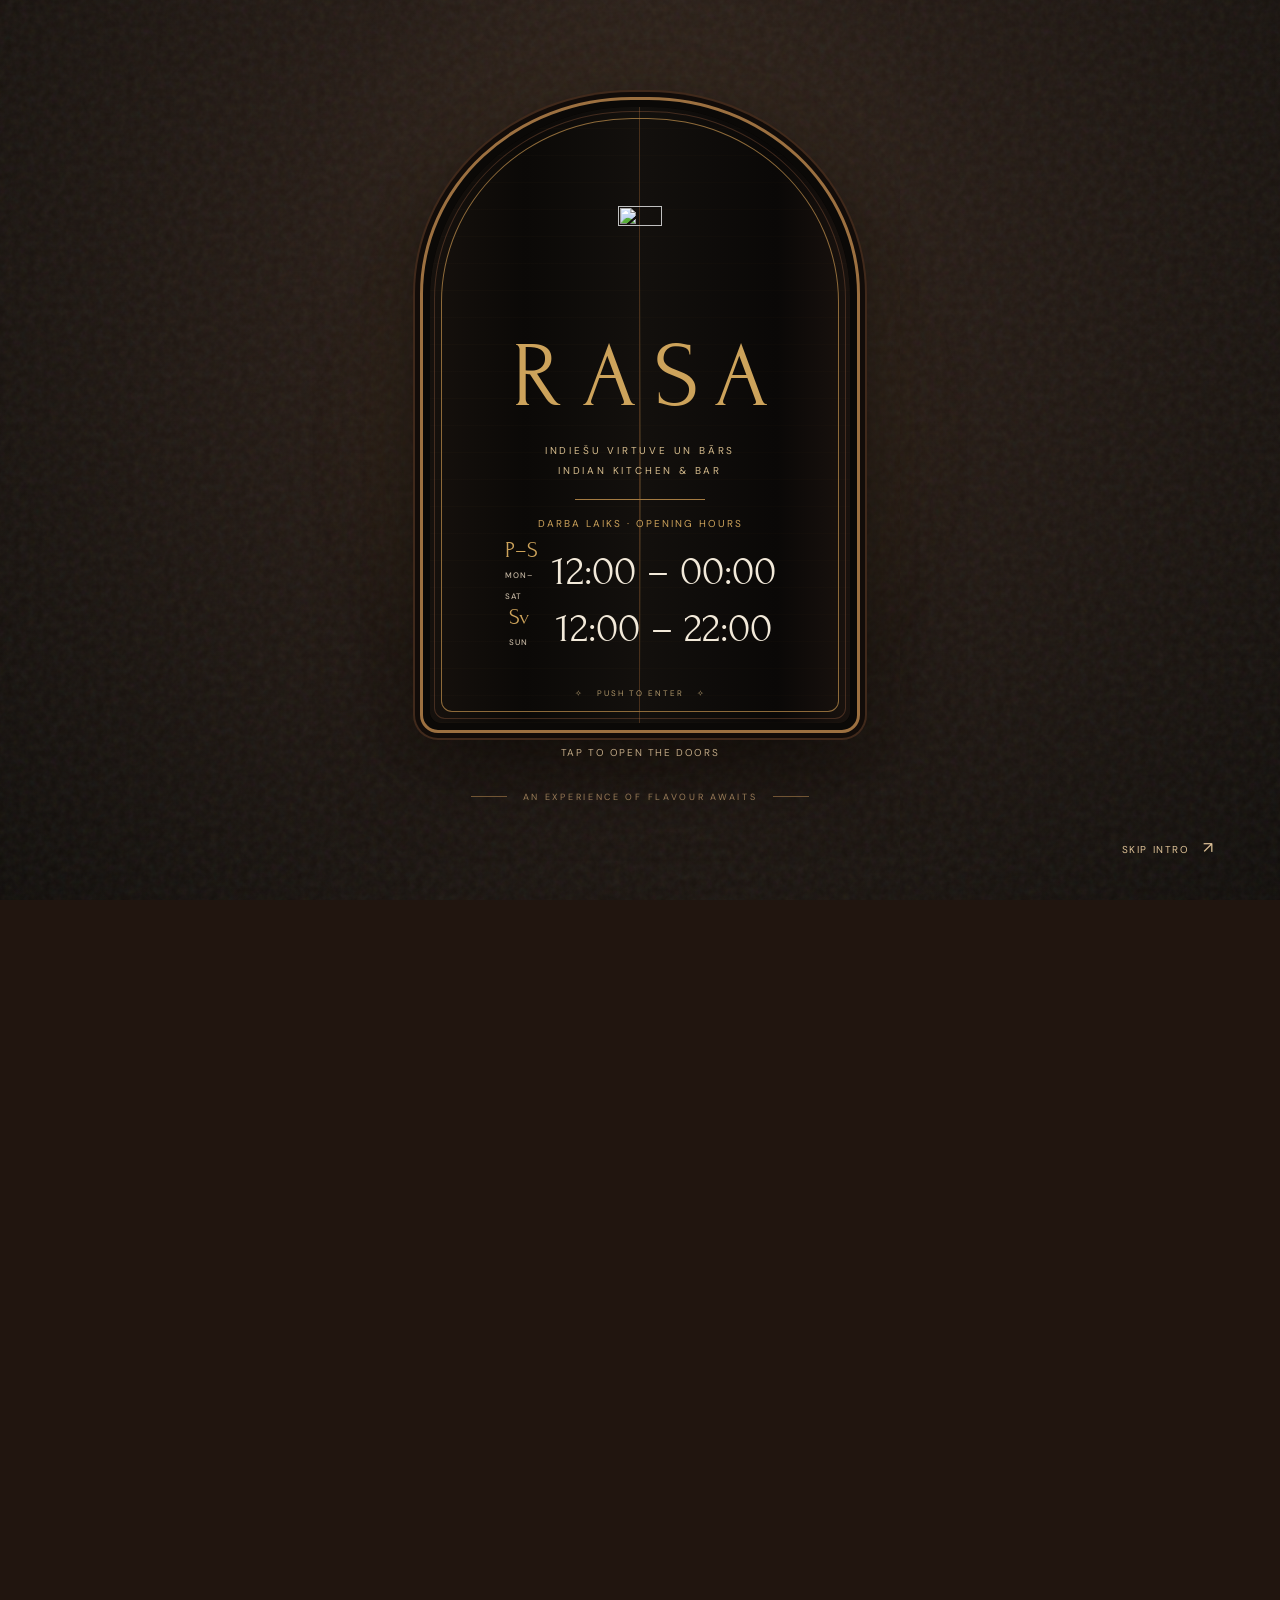
==== index.html @ a4aa259d "Rename index (22).html to index.html" ====
<!DOCTYPE html>
<html lang="en">
<head>
  <meta charset="UTF-8" />
  <meta name="viewport" content="width=device-width, initial-scale=1, viewport-fit=cover" />
  <meta name="theme-color" content="#21140e" />
  <meta name="description" content="RASA — Indian Kitchen & Bar. Step into an intimate world of Indian flavours, warm hospitality and beautiful evenings." />
  <meta property="og:title" content="RASA | Indian Kitchen & Bar" />
  <meta property="og:description" content="A little India. A lot of soul." />
  <title>RASA — Indian Kitchen & Bar</title>
  <link rel="icon" href="assets/favicon.svg" type="image/svg+xml" />
  <link rel="preconnect" href="https://fonts.googleapis.com" />
  <link rel="preconnect" href="https://fonts.gstatic.com" crossorigin />
  <link href="https://fonts.googleapis.com/css2?family=Cormorant+Garamond:wght@400;500;600;700&family=DM+Sans:wght@400;500;600;700&family=Forum&display=swap" rel="stylesheet" />
  <link rel="stylesheet" href="styles.css" />
  <script src="script.js" defer></script>
</head>
<body class="intro-active">
  <a class="skip-link" href="#story">Skip to content</a>

  <!-- ENTER RASA: click the double door, watch gold particles form the logo, then zoom into the site. -->
  <div id="experience" class="experience" aria-label="Entrance to RASA website">
    <div class="entrance-glow" aria-hidden="true"></div>
    <div class="arch-shell" id="doorTrigger" role="button" tabindex="0" aria-label="Open the doors and enter RASA">
      <div class="arch-inner">
        <div class="arch-light" aria-hidden="true"></div>
        <div class="door door--left" aria-hidden="true"></div>
        <div class="door door--right" aria-hidden="true"></div>
        <div class="door-seam" aria-hidden="true"></div>
        <div class="door-content" aria-hidden="true">
          <img class="door-ganesha" src="assets/rasa-mark.svg" alt="" />
          <div class="door-rasa">RASA</div>
          <div class="door-subtitle">INDIEŠU VIRTUVE UN BĀRS<br />INDIAN KITCHEN &amp; BAR</div>
          <div class="door-divider"></div>
          <div class="door-hours-heading">DARBA LAIKS · OPENING HOURS</div>
          <div class="door-hours"><small>P–S<br /><span>MON–SAT</span></small><strong>12:00 – 00:00</strong></div>
          <div class="door-hours"><small>Sv<br /><span>SUN</span></small><strong>12:00 – 22:00</strong></div>
        </div>
        <div class="door-bottom-label" aria-hidden="true"><span>✧</span> PUSH TO ENTER <span>✧</span></div>
      </div>
      <span class="arch-accessible-label">Tap to open the doors</span>
    </div>
    <div class="entrance-hint"><span class="entrance-hint-line"></span> AN EXPERIENCE OF FLAVOUR AWAITS <span class="entrance-hint-line"></span></div>
    <button id="skipIntro" type="button" class="skip-intro">SKIP INTRO <span aria-hidden="true">↗</span></button>
  </div>

  <!-- The particle animation is drawn live in the browser, not a background video. -->
  <div id="particleScene" class="particle-scene" aria-hidden="true">
    <canvas id="particleCanvas"></canvas>
    <p class="particle-caption">A LITTLE INDIA · A LOT OF SOUL</p>
  </div>
  <div id="transitionFlash" class="transition-flash" aria-hidden="true"></div>

  <div id="site" class="site" inert>
    <header class="site-header" id="top">
      <a href="#top" class="nav-brand" aria-label="RASA home">
        <img src="assets/rasa-mark.svg" alt="" /><span>RASA</span>
      </a>
      <nav id="primaryNav" class="primary-nav" aria-label="Main navigation">
        <a href="#story">OUR STORY</a>
        <a href="#menu">THE MENU</a>
        <a href="#kitchen">OUR KITCHEN</a>
        <a href="#ambience">THE SPACE</a>
      </nav>
      <a href="#reserve" class="nav-reserve">BOOK A TABLE <span aria-hidden="true">↗</span></a>
      <button id="menuToggle" class="menu-toggle" type="button" aria-label="Open menu" aria-expanded="false" aria-controls="primaryNav"><span></span><span></span></button>
    </header>

    <main>
      <section class="hero" aria-labelledby="heroTitle">
        <div class="hero-grain" aria-hidden="true"></div>
        <div class="hero-intro-line"><span>INDIAN KITCHEN &amp; BAR</span><span>THE ART OF SHARING</span></div>
        <div class="hero-copy">
          <p class="eyebrow hero-eyebrow"><span class="four-point">✦</span> WELCOME TO RASA <span class="four-point">✦</span></p>
          <h1 id="heroTitle">Every flavour<br />has <em>a story.</em></h1>
          <p class="hero-description">A warm invitation to slow down, share a table, and discover the beautiful soul of Indian cuisine.</p>
          <div class="hero-actions">
            <a class="button button-gold" href="#menu">EXPLORE OUR MENU <span>↗</span></a>
            <a class="text-link" href="#story">DISCOVER RASA <span>→</span></a>
          </div>
        </div>
        <div class="hero-visual">
          <div class="hero-visual-arch">
            <img src="https://images.unsplash.com/photo-1546833999-b9f581a1996d?auto=format&amp;fit=crop&amp;w=1400&amp;q=85" alt="A vibrant spread of Indian dishes and spices" fetchpriority="high" />
          </div>
          <div class="hero-seal"><span>RASA</span><small>MADE TO BE SHARED</small></div>
          <div class="hero-image-credit">THE JOY OF GOOD FOOD</div>
        </div>
        <div class="hero-bottom"><span>01 / THE WELCOME</span><a href="#story">SCROLL TO DISCOVER <span aria-hidden="true">↓</span></a><span>ROOTED IN FLAVOUR</span></div>
      </section>

      <div class="ticker" aria-hidden="true"><div class="ticker-track">SPICE • SOUL • STORIES • GOOD FOOD • WARM HEARTS • SPICE • SOUL • STORIES • GOOD FOOD • WARM HEARTS • &nbsp; SPICE • SOUL • STORIES • GOOD FOOD • WARM HEARTS •</div></div>

      <section id="story" class="story section-light" aria-labelledby="storyTitle">
        <div class="story-photo-group reveal">
          <div class="story-arch-photo image-frame"><img src="https://images.unsplash.com/photo-1603894584373-5ac82b2ae398?auto=format&amp;fit=crop&amp;w=1000&amp;q=85" loading="lazy" alt="Indian curry served with aromatic spices" /></div>
          <div class="story-small-photo image-frame"><img src="https://images.unsplash.com/photo-1601050690597-df0568f70950?auto=format&amp;fit=crop&amp;w=800&amp;q=80" loading="lazy" alt="Freshly prepared Indian food" /></div>
          <span class="story-photo-caption">A FEAST FOR ALL THE SENSES</span>
        </div>
        <div class="story-copy reveal">
          <p class="eyebrow eyebrow-dark">01 / OUR STORY <span class="tiny-diamond">◆</span> WITH LOVE, RASA</p>
          <h2 id="storyTitle">More than a meal.<br /><em>A feeling.</em></h2>
          <div class="ornament-rule"><span>✧</span></div>
          <p class="lead">In India, the best moments often begin around a table.</p>
          <p>At RASA, we celebrate that beautiful ritual — the familiar fragrance of spices, food made to share, and the joy of staying just a little longer.</p>
          <p>From comforting classics to vibrant new favourites, every plate is an invitation to gather, savour and feel at home.</p>
          <a href="#kitchen" class="underlined-link">MEET THE HEART OF OUR KITCHEN <span>↗</span></a>
        </div>
      </section>

      <section class="quote-section" aria-label="Our philosophy">
        <div class="quote-leaf" aria-hidden="true">✺</div>
        <span class="eyebrow">THE SPIRIT OF RASA</span>
        <blockquote>“Food is the <em>language</em> of love.<br />At RASA, everyone belongs.”</blockquote>
        <span class="quote-ornament" aria-hidden="true">❈</span>
      </section>

      <section id="menu" class="menu-section" aria-labelledby="menuTitle">
        <div class="section-heading reveal">
          <div><p class="eyebrow">02 / FROM OUR TABLE</p><h2 id="menuTitle">A taste of <em>India.</em></h2></div>
          <p>Bold spices. Timeless recipes. Dishes to discover and share. Explore a selection inspired by the many flavours of India.</p>
        </div>
        <div class="menu-filters reveal" role="group" aria-label="Filter dishes">
          <button type="button" class="filter-btn active" data-filter="all" aria-pressed="true">ALL DISHES</button>
          <button type="button" class="filter-btn" data-filter="signature" aria-pressed="false">SIGNATURES</button>
          <button type="button" class="filter-btn" data-filter="vegetarian" aria-pressed="false">VEGETARIAN</button>
          <button type="button" class="filter-btn" data-filter="tandoor" aria-pressed="false">TANDOOR &amp; BREADS</button>
        </div>
        <!-- DEMO DISHES: Replace names, descriptions and photos with RASA's confirmed menu before publishing. -->
        <div id="menuGrid" class="menu-grid">
          <article class="dish-card reveal" data-category="signature">
            <div class="dish-image image-frame"><img src="https://images.unsplash.com/photo-1563379091339-03246963d96c?auto=format&amp;fit=crop&amp;w=1000&amp;q=80" loading="lazy" alt="Fragrant Indian biryani served with spices" /><span class="dish-number">01</span></div>
            <div class="dish-meta"><span>RICE &amp; TRADITION</span><span>✧</span></div><h3>Hyderabadi Biryani</h3><p>Fragrant rice, warm spices and layers of flavour.</p>
          </article>
          <article class="dish-card reveal" data-category="signature">
            <div class="dish-image image-frame"><img src="https://images.unsplash.com/photo-1603894584373-5ac82b2ae398?auto=format&amp;fit=crop&amp;w=1000&amp;q=80" loading="lazy" alt="Creamy Indian curry" /><span class="dish-number">02</span></div>
            <div class="dish-meta"><span>A COMFORTING CLASSIC</span><span>✧</span></div><h3>Butter Chicken</h3><p>Tender chicken in a rich tomato and butter sauce.</p>
          </article>
          <article class="dish-card reveal" data-category="vegetarian">
            <div class="dish-image image-frame"><img src="https://images.unsplash.com/photo-1631452180519-c014fe946bc7?auto=format&amp;fit=crop&amp;w=1000&amp;q=80" loading="lazy" alt="Paneer in spiced sauce" /><span class="dish-number">03</span></div>
            <div class="dish-meta"><span>VEGETARIAN FAVOURITE</span><span>✧</span></div><h3>Paneer Masala</h3><p>Soft paneer, aromatic spices and a silky gravy.</p>
          </article>
          <article class="dish-card reveal" data-category="tandoor signature">
            <div class="dish-image image-frame"><img src="https://images.unsplash.com/photo-1599487488170-d11ec9c172f0?auto=format&amp;fit=crop&amp;w=1000&amp;q=80" loading="lazy" alt="Grilled chicken tikka with herbs" /><span class="dish-number">04</span></div>
            <div class="dish-meta"><span>FRESH FROM THE FIRE</span><span>✧</span></div><h3>Tandoori Tikka</h3><p>Smoky, spiced bites with a bright, tangy finish.</p>
          </article>
          <article class="dish-card reveal" data-category="vegetarian">
            <div class="dish-image image-frame"><img src="https://images.unsplash.com/photo-1589301760014-d929f3979dbc?auto=format&amp;fit=crop&amp;w=1000&amp;q=80" loading="lazy" alt="Golden South Indian dosa with accompaniments" /><span class="dish-number">05</span></div>
            <div class="dish-meta"><span>SOUTH INDIAN SOUL</span><span>✧</span></div><h3>Golden Masala Dosa</h3><p>Crisp, golden dosa with a savoury potato filling.</p>
          </article>
          <article class="dish-card reveal" data-category="tandoor vegetarian">
            <div class="dish-image image-frame"><img src="https://images.unsplash.com/photo-1610057099443-fde8c4d50f91?auto=format&amp;fit=crop&amp;w=1000&amp;q=80" loading="lazy" alt="Warm traditional flatbread" /><span class="dish-number">06</span></div>
            <div class="dish-meta"><span>PERFECT FOR SHARING</span><span>✧</span></div><h3>Garlic Naan</h3><p>Soft, golden bread finished with garlic and herbs.</p>
          </article>
        </div>
        <p class="menu-footnote">A glimpse of the flavours we love. Please ask our team for the current menu and allergen information.</p>
        <a href="#reserve" class="button button-outline-gold">ENQUIRE ABOUT A TABLE <span>↗</span></a>
      </section>

      <section id="kitchen" class="kitchen-section" aria-labelledby="kitchenTitle">
        <div class="kitchen-photos reveal">
          <div class="kitchen-photo kitchen-photo-main image-frame"><img src="https://images.unsplash.com/photo-1577219491135-ce391730fb2c?auto=format&amp;fit=crop&amp;w=1100&amp;q=85" loading="lazy" alt="Chef preparing food in a professional kitchen" /></div>
          <div class="kitchen-photo kitchen-photo-side image-frame"><img src="https://images.unsplash.com/photo-1551218808-94e220e084d2?auto=format&amp;fit=crop&amp;w=900&amp;q=85" loading="lazy" alt="Chef carefully plating a dish" /></div>
          <div class="kitchen-label"><span>THE MAGIC</span><strong>Behind<br />every plate.</strong></div>
        </div>
        <div class="kitchen-copy reveal">
          <p class="eyebrow eyebrow-dark">03 / BEHIND THE FLAVOUR</p>
          <h2 id="kitchenTitle">Crafted with <em>care.</em><br />Served with <em>heart.</em></h2>
          <p>There is magic in the little things: the slow bloom of a spice, the warmth of the tandoor, the finishing touch just before a dish reaches the table.</p>
          <p>Our kitchen celebrates all the colour, depth and generosity that make Indian food unforgettable.</p>
          <div class="kitchen-values"><div><span>01</span> FRESHLY PREPARED</div><div><span>02</span> RICH IN TRADITION</div><div><span>03</span> MADE TO SHARE</div></div>
        </div>
      </section>

      <section id="ambience" class="ambience-section" aria-labelledby="ambienceTitle">
        <div class="section-heading section-heading--center reveal"><p class="eyebrow">04 / STAY A WHILE</p><h2 id="ambienceTitle">A space to <em>belong.</em></h2><p>Warm light, good conversation, an unhurried evening. Discover the atmosphere we love.</p></div>
        <div class="ambience-grid">
          <button type="button" class="gallery-item gallery-item--wide reveal" data-image="https://images.unsplash.com/photo-1517248135467-4c7edcad34c4?auto=format&amp;fit=crop&amp;w=1600&amp;q=85" data-caption="Warm evenings at RASA" aria-label="View warm restaurant dining area image"><img src="https://images.unsplash.com/photo-1517248135467-4c7edcad34c4?auto=format&amp;fit=crop&amp;w=1300&amp;q=80" loading="lazy" alt="Warmly lit restaurant dining room" /><span>THE DINING ROOM ↗</span></button>
          <button type="button" class="gallery-item reveal" data-image="https://images.unsplash.com/photo-1414235077428-338989a2e8c0?auto=format&amp;fit=crop&amp;w=1400&amp;q=85" data-caption="Made for memorable evenings" aria-label="View candlelit dining image"><img src="https://images.unsplash.com/photo-1414235077428-338989a2e8c0?auto=format&amp;fit=crop&amp;w=850&amp;q=80" loading="lazy" alt="Romantic candlelit dining setting" /><span>THE DETAILS ↗</span></button>
          <button type="button" class="gallery-item reveal" data-image="https://images.unsplash.com/photo-1559339352-11d035aa65de?auto=format&amp;fit=crop&amp;w=1400&amp;q=85" data-caption="A beautiful place to unwind" aria-label="View intimate bar image"><img src="https://images.unsplash.com/photo-1559339352-11d035aa65de?auto=format&amp;fit=crop&amp;w=850&amp;q=80" loading="lazy" alt="Intimate bar and restaurant interior" /><span>THE BAR ↗</span></button>
        </div>
        <p class="gallery-note">Atmosphere photography is illustrative; replace with real RASA photographs when available.</p>
      </section>

      <section class="invitation-section" aria-label="RASA dining experience"><div class="invitation-overlay"></div><div class="invitation-content reveal"><p class="eyebrow">A MOMENT WORTH SAVOURING</p><h2>Come hungry.<br /><em>Leave happy.</em></h2><p>Weekday lunches, long conversations, special evenings — there's always room for one more story around the table.</p><a href="#reserve" class="button button-gold">PLAN YOUR VISIT <span>↗</span></a></div></section>

      <section id="reserve" class="reserve-section" aria-labelledby="reserveTitle">
        <div class="reserve-left reveal"><p class="eyebrow">05 / FIND YOUR PLACE</p><h2 id="reserveTitle">Your table <em>awaits.</em></h2><p>Come for the flavour. Stay for the feeling. Send us a table enquiry and begin your RASA experience.</p><div class="reserve-ornament" aria-hidden="true">✺</div></div>
        <div class="reserve-right reveal">
          <div class="reserve-small-title">TABLE ENQUIRY <span>✧</span></div>
          <!-- No fake booking confirmation. Configure WhatsApp/email in script.js before accepting enquiries. -->
          <form id="reservationForm" novalidate>
            <div class="field-pair"><label>YOUR NAME<input id="guestName" name="name" type="text" placeholder="Name" autocomplete="name" required /></label><label>GUESTS<select id="guestCount" name="guests" required><option value="2">2 people</option><option value="1">1 person</option><option value="3">3 people</option><option value="4">4 people</option><option value="5">5 people</option><option value="6">6 people</option><option value="7+">7+ people</option></select></label></div>
            <div class="field-pair"><label>DATE<input id="bookingDate" name="date" type="date" required /></label><label>TIME<select id="bookingTime" name="time" required><option value="">Select time</option><option>12:00</option><option>12:30</option><option>13:00</option><option>13:30</option><option>14:00</option><option>14:30</option><option>15:00</option><option>15:30</option><option>16:00</option><option>16:30</option><option>17:00</option><option>17:30</option><option>18:00</option><option>18:30</option><option>19:00</option><option>19:30</option><option>20:00</option><option>20:30</option><option>21:00</option><option>21:30</option><option>22:00</option><option>22:30</option><option>23:00</option></select></label></div>
            <label>YOUR MESSAGE (OPTIONAL)<textarea id="bookingMessage" name="message" rows="3" placeholder="Celebrating something special?"></textarea></label>
            <button class="button button-gold booking-submit" type="submit">SEND TABLE ENQUIRY <span>↗</span></button>
            <p class="form-note">An enquiry is not a confirmed reservation. Our team must confirm availability.</p>
            <p class="form-feedback" id="formFeedback" role="status" aria-live="polite"></p>
          </form>
        </div>
      </section>
    </main>

    <footer class="footer">
      <div class="footer-top"><div class="footer-brand"><img src="assets/rasa-mark.svg" alt=""/><span>RASA</span><p>INDIEŠU VIRTUVE UN BĀRS<br />INDIAN KITCHEN &amp; BAR</p></div><div class="footer-col"><h3>EXPLORE</h3><a href="#story">Our Story</a><a href="#menu">Menu</a><a href="#kitchen">Our Kitchen</a><a href="#ambience">The Space</a></div><div class="footer-col"><h3>OPENING HOURS</h3><p>Monday – Saturday<br /><strong>12:00 – 00:00</strong></p><p>Sunday<br /><strong>12:00 – 22:00</strong></p></div><div class="footer-col"><h3>VISIT &amp; CONNECT</h3><p>RASA · Indian Kitchen &amp; Bar</p><a id="addressLink" class="configurable-link" href="#reserve" hidden>GET DIRECTIONS ↗</a><a id="phoneLink" class="configurable-link" href="#reserve" hidden>CALL US ↗</a><a id="instagramLink" class="configurable-link" href="#reserve" hidden>INSTAGRAM ↗</a></div></div>
      <div class="footer-bottom"><span>© <span id="currentYear">2026</span> RASA. ALL RIGHTS RESERVED.</span><span>CRAFTED WITH HEART AND SPICE ✧</span><a href="#top">BACK TO TOP ↑</a></div>
    </footer>
    <nav class="mobile-dock" aria-label="Quick links"><a href="#story"><span aria-hidden="true">✧</span> STORY</a><a href="#menu"><span aria-hidden="true">◈</span> MENU</a><a href="#reserve"><span aria-hidden="true">⌑</span> BOOK</a></nav>
  </div>

  <dialog id="galleryDialog" class="gallery-dialog" aria-label="Photo preview"><button type="button" class="lightbox-close" id="lightboxClose" aria-label="Close photo">×</button><img id="lightboxImage" src="" alt="Expanded ambience photograph" /><p id="lightboxCaption"></p></dialog>
  <div class="toast" id="siteToast" aria-live="polite" role="status"></div>
</body>
</html>
---- styles.css ----
/* ================================================================
   RASA | INDIAN KITCHEN & BAR
   Palette: ink #21150F | chocolate #392318 | brass #CDA35B
   Responsive, dependency-free CSS. Edit brand colours under :root.
   ================================================================ */
:root{
  --ink:#21150f;--ink-deep:#100b08;--brown:#3a2419;--brown-2:#513321;
  --gold:#cda35b;--gold-light:#e6c68b;--gold-muted:#a47b42;
  --cream:#f2e9d9;--cream-2:#e7d8c0;--muted:#c3aa8c;
  --serif:'Cormorant Garamond',Georgia,serif;--display:'Forum',Georgia,serif;
  --sans:'DM Sans',Arial,sans-serif;--max:1320px;
}
*,*::before,*::after{box-sizing:border-box}
html{scroll-behavior:smooth;scroll-padding-top:86px}
body{margin:0;min-width:320px;background:var(--ink);color:var(--cream);font-family:var(--sans);-webkit-font-smoothing:antialiased}
body.intro-active{overflow:hidden}
button,input,textarea,select{font:inherit}
button{cursor:pointer}
a{color:inherit;text-decoration:none}
img{display:block;max-width:100%}
::selection{background:var(--gold);color:var(--ink)}
:focus-visible{outline:2px solid var(--gold-light);outline-offset:5px}
.skip-link{position:fixed;top:-100px;left:12px;z-index:9999;background:var(--cream);color:var(--ink);padding:10px 20px}
.skip-link:focus{top:12px}

/* ============================ THE DOOR ============================ */
.experience{position:fixed;inset:0;z-index:200;background:radial-gradient(ellipse at center 28%,#392b20 0%,#241a14 37%,#100d0a 100%);display:flex;flex-direction:column;align-items:center;justify-content:center;overflow:hidden;transition:opacity 850ms ease,visibility 850ms}
.experience::before{content:"";position:absolute;inset:0;pointer-events:none;opacity:.22;background-image:url("data:image/svg+xml,%3Csvg viewBox='0 0 160 160' xmlns='http://www.w3.org/2000/svg'%3E%3Cfilter id='n'%3E%3CfeTurbulence type='fractalNoise' baseFrequency='.74' numOctaves='3' stitchTiles='stitch'/%3E%3C/filter%3E%3Crect width='100%25' height='100%25' filter='url(%23n)' opacity='.32'/%3E%3C/svg%3E")}
.entrance-glow{position:absolute;width:70vw;max-width:700px;aspect-ratio:1;border-radius:50%;background:radial-gradient(ellipse,rgba(204,145,60,.12),transparent 65%);filter:blur(20px)}
.arch-shell{position:relative;z-index:2;width:min(440px,70vw,calc(73svh * .692));aspect-ratio:180/260;border:3px solid #9c7040;border-radius:48% 48% 18px 18px / 31% 31% 18px 18px;padding:7px;background:#0b0907;box-shadow:0 0 0 5px #120c09,0 0 0 7px #40291b,0 20px 90px rgba(0,0,0,.75),0 0 75px rgba(194,146,75,.08);outline:none;cursor:pointer;perspective:1500px;isolation:isolate;transition:box-shadow .4s,transform .4s}
.arch-shell:hover{box-shadow:0 0 0 5px #120c09,0 0 0 7px #775230,0 20px 90px rgba(0,0,0,.75),0 0 90px rgba(194,146,75,.2);transform:translateY(-2px)}
.arch-shell:focus-visible{outline:3px solid var(--cream)}
.arch-inner{width:100%;height:100%;position:relative;overflow:hidden;border-radius:48% 48% 11px 11px / 31% 31% 11px 11px;background:#070605;transform:translateZ(0)}
.arch-inner::before,.arch-inner::after{content:"";position:absolute;z-index:8;pointer-events:none;border-radius:inherit}
.arch-inner::before{inset:11px;border:1.5px solid var(--gold-muted);opacity:.85}
.arch-inner::after{inset:4px;border:1px solid rgba(190,117,80,.29)}
.arch-light{position:absolute;inset:0;background:radial-gradient(ellipse at center,rgba(213,160,74,.36),rgba(162,96,35,.08) 45%,transparent 80%),#080604;z-index:0}
.door{position:absolute;top:0;bottom:0;width:50.17%;z-index:2;background:linear-gradient(90deg,#16110d,#0b0907 45%,#13100d);transition:transform 1.28s cubic-bezier(.15,.8,.19,1),filter 1s;backface-visibility:hidden}
.door--left{left:0;transform-origin:0% 50%;border-right:1px solid #49301b}
.door--right{right:0;transform-origin:100% 50%;border-left:1px solid #49301b;background:linear-gradient(90deg,#13100d,#0a0807 65%,#19120e)}
.door::before{content:"";position:absolute;inset:0;background:repeating-linear-gradient(0deg,rgba(211,154,78,.018) 0 1px,transparent 1px 27px)}
.door-seam{position:absolute;z-index:3;top:26%;height:68%;width:1px;left:50%;background:linear-gradient(transparent,rgba(222,164,87,.22),transparent);pointer-events:none}
.door-content{position:absolute;z-index:5;inset:0;display:flex;flex-direction:column;align-items:center;justify-content:center;text-align:center;padding:18% 8% 11%;pointer-events:none;transition:opacity .35s,transform .7s}
.door-ganesha{width:35%;max-width:155px;aspect-ratio:300/280;object-fit:contain;margin-bottom:3%}
.door-rasa{font:400 clamp(45px,11vw,92px)/1 var(--display);color:var(--gold);letter-spacing:.22em;text-indent:.22em;margin-bottom:5%}
.door-subtitle{color:#d7bd8e;letter-spacing:.28em;font-size:clamp(7px,1.15vw,10px);line-height:2.0}
.door-divider{width:37%;height:1px;background:var(--gold-muted);margin:5% 0}
.door-hours-heading{color:var(--gold);font-size:clamp(7px,1.25vw,10px);letter-spacing:.2em;margin-bottom:3%}
.door-hours{display:flex;gap:12px;align-items:center;justify-content:center;color:var(--cream);width:100%;line-height:1}
.door-hours small{width:35px;font:400 clamp(13px,2.8vw,22px)/.95 var(--display);color:var(--gold);text-align:left}
.door-hours small span{font:500 clamp(5px,.75vw,8px)/1.2 var(--sans);letter-spacing:.14em;color:#c4b6a2}
.door-hours strong{font:400 clamp(19px,5vw,42px)/1.2 var(--display);font-weight:400;white-space:nowrap}
.door-bottom-label{position:absolute;z-index:7;bottom:4%;left:0;right:0;text-align:center;font-size:clamp(6px,1vw,8px);letter-spacing:.25em;color:var(--gold-light);pointer-events:none;opacity:.75;animation:doorPrompt 2.2s ease-in-out infinite}
.door-bottom-label span{padding:0 9px}
.arch-accessible-label{position:absolute;left:50%;bottom:-29px;transform:translateX(-50%);white-space:nowrap;color:#bfa784;font-size:10px;letter-spacing:.16em;text-transform:uppercase}
.entrance-hint{position:relative;display:flex;gap:16px;align-items:center;margin-top:58px;color:#b08e65;letter-spacing:.3em;font-size:9px;text-align:center}
.entrance-hint-line{width:36px;height:1px;background:#80603b}
.skip-intro{position:absolute;z-index:5;right:clamp(22px,4vw,70px);bottom:28px;background:transparent;border:0;color:#e0c398;letter-spacing:.16em;font-size:10px;padding:14px}
.skip-intro:hover{color:white}
.skip-intro span{font-size:16px;margin-left:9px}
.experience.is-opening .door--left{transform:rotateY(-108deg);filter:brightness(.8)}
.experience.is-opening .door--right{transform:rotateY(108deg);filter:brightness(.8)}
.experience.is-opening .door-content{opacity:0;transform:scale(.87)}
.experience.is-opening .door-bottom-label,.experience.is-opening .door-seam{opacity:0}
.experience.is-gone{opacity:0;visibility:hidden;pointer-events:none}
@keyframes doorPrompt{50%{opacity:1}}

/* ====================== GOLD PARTICLE PORTAL ====================== */
.particle-scene{position:fixed;inset:0;z-index:190;background:radial-gradient(ellipse at 50% 45%,#171008 0%,#050403 72%);opacity:0;visibility:hidden;pointer-events:none;overflow:hidden;transition:opacity .5s}
.particle-scene.is-visible{opacity:1;visibility:visible}
.particle-scene.is-zooming{transform:scale(3.2);opacity:0;transition:transform 1.3s cubic-bezier(.24,.7,.06,1),opacity 1.15s ease .25s}
#particleCanvas{width:100%;height:100%;display:block}
.particle-caption{position:absolute;bottom:9%;left:0;right:0;text-align:center;letter-spacing:.4em;font-size:clamp(8px,1vw,11px);color:var(--gold);opacity:0;transition:opacity .7s}
.particle-scene.has-formed .particle-caption{opacity:.8}
.transition-flash{position:fixed;inset:0;z-index:195;background:#c49a59;opacity:0;pointer-events:none;transition:opacity .35s}
.transition-flash.flash{opacity:.16}

/* ============================ GLOBAL SITE ========================= */
.site{opacity:0;visibility:hidden;transform:scale(1.035);transform-origin:50% 0%;transition:opacity 1.15s ease,transform 1.4s ease,visibility 1.15s;background:var(--ink)}
.site.is-visible{opacity:1;visibility:visible;transform:none}
.eyebrow{color:var(--gold);font-size:11px;font-weight:600;letter-spacing:.24em;line-height:1.6}
.eyebrow-dark{color:#8f6838}
h1,h2,h3,p,blockquote{margin-top:0}
h1,h2,.big-serif{font-family:var(--serif);font-weight:400}
h1 em,h2 em,blockquote em{font-weight:400;color:var(--gold);font-style:italic}
.section-light h2 em{color:#9e7036}
.reveal{opacity:0;transform:translateY(36px);transition:opacity .9s ease,transform .95s cubic-bezier(.17,.67,.2,1)}
.reveal.in-view{opacity:1;transform:none}
.image-frame{overflow:hidden}
.image-frame img{width:100%;height:100%;object-fit:cover;transition:transform 1.15s ease,filter .9s}
.image-frame:hover img,.gallery-item:hover img{transform:scale(1.065)}
.button{display:inline-flex;align-items:center;justify-content:space-between;gap:33px;min-height:54px;padding:0 24px;font-weight:700;font-size:10px;letter-spacing:.16em;border:1px solid transparent;transition:background .25s,color .25s,border-color .25s,transform .25s}
.button:hover{transform:translateY(-3px)}
.button span{font-size:19px;font-weight:400}
.button-gold{background:var(--gold);color:var(--ink);border-color:var(--gold)}
.button-gold:hover{background:var(--gold-light)}
.button-outline-gold{background:transparent;border-color:var(--gold);color:var(--gold);margin:18px auto 0}
.button-outline-gold:hover{background:var(--gold);color:var(--ink)}

/* NAV */
.site-header{position:absolute;top:0;left:0;right:0;height:91px;z-index:35;display:flex;align-items:center;justify-content:space-between;gap:24px;max-width:1560px;margin:0 auto;padding:0 clamp(24px,5vw,78px);border-bottom:1px solid rgba(221,181,113,.21)}
.nav-brand{display:flex;align-items:center;gap:13px;white-space:nowrap;font:400 28px var(--display);letter-spacing:.21em;color:var(--gold-light)}
.nav-brand img{height:42px;width:42px}
.primary-nav{display:flex;align-items:center;gap:clamp(15px,2.7vw,40px)}
.primary-nav a,.nav-reserve{font-size:10px;font-weight:700;letter-spacing:.14em;white-space:nowrap;transition:color .25s}
.primary-nav a:hover{color:var(--gold)}
.nav-reserve{border:1px solid rgba(205,163,91,.73);color:var(--gold-light);padding:15px 19px}
.nav-reserve span{margin-left:11px;font-size:14px}
.nav-reserve:hover{background:var(--gold);color:var(--ink)}
.menu-toggle{display:none;border:0;background:transparent;padding:14px;width:48px;height:48px}
.menu-toggle span{display:block;height:1px;width:26px;background:var(--gold);margin:7px auto;transition:transform .25s}

/* HERO */
.hero{position:relative;min-height:830px;height:min(910px,100svh);background:linear-gradient(115deg,#21150f 10%,#422719 56%,#1a100b 100%);display:grid;grid-template-columns:1.04fr .96fr;isolation:isolate;overflow:hidden;padding:110px clamp(24px,8vw,130px) 82px;align-items:center}
.hero::before{position:absolute;content:"";width:650px;height:650px;border:1px solid rgba(222,181,105,.09);border-radius:50%;left:-330px;bottom:-330px;box-shadow:0 0 0 90px rgba(222,181,105,.026),0 0 0 180px rgba(222,181,105,.016)}
.hero-grain{position:absolute;inset:0;z-index:-1;pointer-events:none;background-image:url("data:image/svg+xml,%3Csvg viewBox='0 0 170 170' xmlns='http://www.w3.org/2000/svg'%3E%3Cfilter id='g'%3E%3CfeTurbulence type='fractalNoise' baseFrequency='.55' numOctaves='3' stitchTiles='stitch'/%3E%3C/filter%3E%3Crect width='100%25' height='100%25' filter='url(%23g)' opacity='.19'/%3E%3C/svg%3E");opacity:.2}
.hero-intro-line{position:absolute;top:116px;left:clamp(24px,8vw,130px);right:clamp(24px,8vw,130px);display:flex;justify-content:space-between;color:#c7a879;letter-spacing:.28em;font-size:10px}
.hero-copy{position:relative;z-index:3;max-width:670px;padding-top:40px}
.hero-eyebrow{margin-bottom:21px}
.four-point{padding:0 7px;font-size:9px}
.hero h1{font-size:clamp(70px,7.1vw,118px);line-height:.88;letter-spacing:-.047em;color:#f2e8d9;margin:0 0 33px;white-space:nowrap}
.hero h1 em{white-space:nowrap}
.hero-description{max-width:390px;color:#d8c6b1;font-size:15px;line-height:1.9;margin-bottom:36px}
.hero-actions{display:flex;gap:35px;align-items:center;flex-wrap:wrap}
.text-link{font-size:10px;letter-spacing:.16em;font-weight:700;border-bottom:1px solid rgba(223,197,153,.55);padding-bottom:8px}
.text-link span{font-size:17px;margin-left:10px}
.hero-visual{position:relative;height:min(70svh,700px);min-height:540px;max-width:565px;justify-self:end;width:100%;padding:2% 5%}
.hero-visual::before{content:"";position:absolute;inset:1% 2% 8% 3%;border:1px solid rgba(214,170,99,.55);border-radius:47% 47% 5px 5px / 35% 35% 5px 5px;transform:rotate(3deg)}
.hero-visual-arch{width:100%;height:100%;overflow:hidden;border-radius:47% 47% 5px 5px / 35% 35% 5px 5px;position:relative;border:5px solid #24160e}
.hero-visual-arch::after{content:"";position:absolute;inset:0;background:linear-gradient(180deg,rgba(0,0,0,.06),transparent 42%,rgba(28,11,4,.36))}
.hero-visual-arch img{height:100%;width:100%;object-fit:cover;filter:sepia(.1) saturate(.9) brightness(.83)}
.hero-seal{position:absolute;z-index:3;left:-13%;bottom:17%;width:139px;height:139px;border:1px solid var(--gold);border-radius:50%;display:flex;flex-direction:column;align-items:center;justify-content:center;gap:7px;text-align:center;background:#352014;box-shadow:0 0 0 7px #352014,0 0 0 8px rgba(205,163,91,.5);transform:rotate(-12deg)}
.hero-seal span{font:400 40px var(--display);letter-spacing:.08em;color:var(--gold)}
.hero-seal small{font-size:7px;letter-spacing:.14em;color:#ddc29c}
.hero-image-credit{position:absolute;right:-10px;bottom:10px;color:var(--gold);font-size:9px;letter-spacing:.18em;writing-mode:vertical-rl}
.hero-bottom{position:absolute;bottom:28px;left:clamp(24px,8vw,130px);right:clamp(24px,8vw,130px);display:flex;justify-content:space-between;gap:16px;border-top:1px solid rgba(205,163,91,.25);padding-top:19px;font-size:9px;letter-spacing:.2em;color:#cab089}
.hero-bottom a{color:var(--gold-light)}
.hero-bottom a span{margin-left:10px;font-size:15px}
.ticker{background:#cba569;color:#2e1a11;overflow:hidden;padding:14px 0;white-space:nowrap}
.ticker-track{display:inline-block;min-width:200%;font:500 18px var(--display);letter-spacing:.19em;animation:marquee 32s linear infinite}
@keyframes marquee{to{transform:translateX(-50%)}}

/* STORY */
.section-light{background:var(--cream);color:var(--ink)}
.story{padding:155px max(7vw,calc((100vw - var(--max))/2)) 180px;display:grid;grid-template-columns:1fr .9fr;gap:clamp(70px,9vw,150px);align-items:center}
.story-photo-group{position:relative;height:690px;max-width:620px}
.story-arch-photo{position:absolute;left:0;top:0;width:83%;height:90%;border-radius:49% 49% 0 0 / 31% 31% 0 0}
.story-small-photo{position:absolute;right:-4%;bottom:-4%;width:49%;height:42%;border:12px solid var(--cream)}
.story-photo-caption{position:absolute;left:0;bottom:0;color:#7c6045;font-size:9px;letter-spacing:.25em;transform:translateY(24px)}
.story-copy{max-width:510px}
.story h2,.kitchen h2{font-size:clamp(56px,6vw,91px);line-height:.99;letter-spacing:-.03em;margin:24px 0 26px}
.story .ornament-rule{height:30px;display:flex;align-items:center;color:#997038;margin:0 0 21px}
.story .ornament-rule::before,.story .ornament-rule::after{content:"";width:75px;height:1px;background:#bba585}
.story .ornament-rule span{font-size:22px;padding:0 12px}
.story .lead{font:500 26px/1.4 var(--serif);max-width:450px}
.story-copy>p:not(.eyebrow):not(.lead){line-height:1.9;font-size:14px;color:#634e3e;max-width:480px;margin-bottom:23px}
.underlined-link{display:inline-block;font-size:10px;font-weight:700;letter-spacing:.16em;padding-bottom:12px;border-bottom:1px solid #765636;margin-top:20px}
.underlined-link span{font-size:16px;margin-left:20px}
.quote-section{background:#2f1c13;text-align:center;padding:105px 20px 91px;position:relative;overflow:hidden;border-top:1px solid rgba(200,161,99,.15);border-bottom:1px solid rgba(200,161,99,.15)}
.quote-leaf{position:absolute;left:4%;top:-150px;font-size:350px;color:rgba(205,163,91,.055);line-height:1}
.quote-section blockquote{position:relative;font-size:clamp(37px,5.2vw,77px);line-height:1.15;letter-spacing:-.015em;margin:25px auto 20px}
.quote-ornament{color:var(--gold);font-size:30px}

/* MENU */
.menu-section{padding:135px max(6.5vw,calc((100vw - var(--max))/2)) 145px;background:#24160f;text-align:center}
.section-heading{text-align:left;display:flex;justify-content:space-between;gap:50px;align-items:end;margin-bottom:48px}
.section-heading h2{font-size:clamp(65px,7vw,104px);line-height:1;margin:11px 0 0;letter-spacing:-.025em}
.section-heading>p{font-size:14px;color:#c7ae94;max-width:375px;line-height:1.85;margin:0 0 8px}
.menu-filters{display:flex;flex-wrap:wrap;gap:9px;justify-content:center;margin-bottom:45px}
.filter-btn{border:1px solid rgba(215,166,93,.33);background:transparent;padding:13px 18px;color:#cbb69b;font-size:10px;letter-spacing:.13em;font-weight:700;transition:background .25s,color .25s,border .25s}
.filter-btn:hover,.filter-btn.active{background:var(--gold);color:var(--ink);border-color:var(--gold)}
.menu-grid{display:grid;grid-template-columns:repeat(3,minmax(0,1fr));gap:65px 25px;text-align:left;align-items:start}
.dish-card{min-width:0}
.dish-card.is-hidden{display:none}
.dish-image{aspect-ratio:1.14;position:relative;background:linear-gradient(135deg,#633c28,#2d1b11)}
.dish-image img{filter:saturate(.83) brightness(.9)}
.dish-number{position:absolute;top:15px;left:16px;font:400 18px var(--display);color:white;text-shadow:0 1px 6px #000}
.dish-meta{display:flex;justify-content:space-between;color:var(--gold);font-size:9px;letter-spacing:.2em;margin:20px 0 8px}
.dish-meta span:last-child{font-size:16px}
.dish-card h3{font:400 clamp(32px,3vw,47px)/1.1 var(--serif);margin:0 0 11px}
.dish-card p{font-size:13px;color:#b4a08f;line-height:1.65;margin:0}
.menu-footnote{color:#9f8d7b;max-width:600px;margin:55px auto 16px;font-size:12px;line-height:1.8}

/* KITCHEN */
.kitchen-section{padding:125px max(6.5vw,calc((100vw - var(--max))/2));background:#dfcfb6;color:var(--ink);display:grid;grid-template-columns:1.08fr .92fr;align-items:center;gap:clamp(40px,6vw,90px)}
.kitchen-photos{height:660px;position:relative}
.kitchen-photo{position:absolute;background:#98744b}
.kitchen-photo-main{height:90%;width:75%;left:0;top:0}
.kitchen-photo-side{height:54%;width:52%;right:0;bottom:0;border:12px solid #dfcfb6}
.kitchen-label{position:absolute;left:5%;bottom:4%;width:190px;height:155px;padding:20px;background:#332015;color:var(--gold);display:flex;flex-direction:column;justify-content:center;gap:12px}
.kitchen-label span{font-size:9px;letter-spacing:.2em}
.kitchen-label strong{font:400 31px/1.08 var(--serif);color:var(--cream)}
.kitchen-copy h2{font-size:clamp(52px,5.5vw,84px);line-height:.98;letter-spacing:-.035em;margin:19px 0 28px}
.kitchen-copy h2 em{color:#8c633a}
.kitchen-copy>p:not(.eyebrow){color:#62503d;font-size:14px;line-height:1.95;max-width:470px}
.kitchen-values{margin-top:37px;border-top:1px solid #b7a084}
.kitchen-values div{border-bottom:1px solid #b7a084;padding:15px 0;font-weight:700;letter-spacing:.15em;font-size:10px;display:flex;gap:27px}
.kitchen-values span{color:#946535}

/* AMBIENCE */
.ambience-section{background:#21150f;padding:128px max(6.5vw,calc((100vw - var(--max))/2)) 105px}
.section-heading--center{display:block;text-align:center;margin-bottom:45px}
.section-heading--center h2{margin-bottom:15px}
.section-heading--center>p:last-child{margin:0 auto;max-width:570px}
.ambience-grid{display:grid;grid-template-columns:1.15fr 1fr 1fr;gap:20px;align-items:stretch}
.gallery-item{border:0;padding:0;position:relative;min-width:0;height:480px;text-align:left;background:#523625;overflow:hidden}
.gallery-item--wide{height:480px}
.gallery-item img{width:100%;height:100%;object-fit:cover;filter:saturate(.76) brightness(.77);transition:transform 1.1s,filter .45s}
.gallery-item:hover img{filter:saturate(1) brightness(.87)}
.gallery-item::after{content:"";position:absolute;inset:30% 0 0;background:linear-gradient(transparent,rgba(0,0,0,.55));pointer-events:none}
.gallery-item span{position:absolute;z-index:1;bottom:24px;left:24px;font-size:10px;letter-spacing:.2em;color:white;font-weight:700}
.gallery-note{color:#8f7b69;text-align:center;font-size:11px;line-height:1.7;margin:21px 0 0}
.invitation-section{position:relative;isolation:isolate;background:#302015 url('https://images.unsplash.com/photo-1514933651103-005eec06c04b?auto=format&fit=crop&w=1800&q=85') center/cover no-repeat;padding:140px 24px;text-align:center}
.invitation-overlay{position:absolute;inset:0;z-index:-1;background:linear-gradient(90deg,rgba(20,12,7,.79),rgba(20,12,7,.68)),radial-gradient(ellipse,#6f482b44,transparent)}
.invitation-content h2{font-size:clamp(69px,9vw,132px);line-height:.86;letter-spacing:-.04em;margin:20px 0 30px}
.invitation-content p:not(.eyebrow){color:#e4d2b9;font-size:15px;line-height:1.8;max-width:540px;margin:0 auto 31px}

/* RESERVATIONS / FOOTER */
.reserve-section{background:#3e291d;display:grid;grid-template-columns:.9fr 1.1fr;gap:clamp(60px,9vw,145px);padding:135px max(8vw,calc((100vw - var(--max))/2)) 150px;border-top:1px solid #765235}
.reserve-left h2{font-size:clamp(65px,7.5vw,113px);line-height:.9;margin:25px 0 30px;letter-spacing:-.04em}
.reserve-left>p:not(.eyebrow){color:#d0b79b;font-size:15px;line-height:1.9;max-width:390px}
.reserve-ornament{font-size:150px;line-height:1;color:#78502e;margin:25px 0 0}
.reserve-right{border:1px solid rgba(205,163,91,.42);padding:35px 39px 30px;background:#332116}
.reserve-small-title{border-bottom:1px solid #795a3e;padding-bottom:23px;margin-bottom:28px;color:var(--gold);font-size:11px;letter-spacing:.22em;display:flex;justify-content:space-between}
.reserve-small-title span{font-size:20px}
#reservationForm{display:grid;gap:20px}
#reservationForm label{font-size:9px;letter-spacing:.16em;color:#d9bd98;display:flex;flex-direction:column;gap:10px;font-weight:700}
#reservationForm input,#reservationForm textarea,#reservationForm select{width:100%;outline:none;min-height:48px;border-radius:0;background:#452f20;border:1px solid rgba(206,161,91,.32);color:#f2e9d9;padding:11px 14px;font-size:14px;letter-spacing:normal;color-scheme:dark}
#reservationForm textarea{resize:vertical;min-height:92px}
#reservationForm input:focus,#reservationForm select:focus,#reservationForm textarea:focus{border-color:var(--gold)}
#reservationForm input::placeholder,#reservationForm textarea::placeholder{color:#9e8872}
.field-pair{display:grid;grid-template-columns:1fr 1fr;gap:15px}
.booking-submit{margin-top:4px;width:100%}
.form-note{font-size:10px;line-height:1.6;color:#ad977f;margin:0}
.form-feedback{font-size:12px;color:var(--gold-light);min-height:0;margin:0;line-height:1.7}
.footer{background:#160e0a;padding:90px max(6.5vw,calc((100vw - var(--max))/2)) 27px;color:#cbb398}
.footer-top{display:grid;grid-template-columns:1.5fr .8fr 1fr 1fr;gap:46px;padding-bottom:75px}
.footer-brand img{width:87px;margin-bottom:6px}
.footer-brand>span{display:block;font:400 66px var(--display);letter-spacing:.19em;color:var(--gold);line-height:1}
.footer-brand p{font-size:9px;line-height:2;letter-spacing:.2em;color:#b39d81;margin:16px 0}
.footer-col{display:flex;flex-direction:column;align-items:start;gap:12px}
.footer-col h3{color:var(--gold);font-size:10px;letter-spacing:.2em;margin:0 0 15px}
.footer-col a{font-size:12px;color:#c2ac95;transition:color .2s}
.footer-col a:hover{color:var(--gold-light)}
.footer-col p{font-size:12px;line-height:1.9;color:#b9a18a;margin:0 0 10px}
.footer-col strong{color:#ebd8be;font-weight:500}
.footer-bottom{border-top:1px solid rgba(205,163,91,.25);padding-top:24px;display:flex;justify-content:space-between;gap:18px;font-size:9px;letter-spacing:.13em;color:#a28971}
.footer-bottom a{color:var(--gold)}
.mobile-dock{display:none}
.gallery-dialog{padding:0;border:1px solid var(--gold);background:#170f09;color:var(--cream);max-width:min(96vw,1050px);width:95%;box-shadow:0 20px 120px #000d;overflow:visible}
.gallery-dialog::backdrop{background:rgba(9,5,3,.89);backdrop-filter:blur(12px)}
.gallery-dialog img{display:block;width:100%;max-height:75vh;object-fit:contain;background:#120c08}
.gallery-dialog p{margin:0;padding:15px 20px;font:24px var(--serif);text-align:center}
.lightbox-close{position:absolute;right:-15px;top:-19px;width:42px;height:42px;background:var(--gold);border:0;color:var(--ink);font-size:27px;z-index:2}
.toast{position:fixed;bottom:28px;left:50%;transform:translate(-50%,35px);background:#e8c994;color:#21150f;z-index:210;max-width:min(520px,92vw);padding:13px 22px;text-align:center;font-size:13px;opacity:0;pointer-events:none;transition:opacity .25s,transform .25s;box-shadow:0 9px 40px #0009}
.toast.show{opacity:1;transform:translate(-50%,0)}

/* ============================= RESPONSIVE ======================== */
@media(max-width:1150px){
 .site-header{padding:0 4vw}.primary-nav{gap:17px}.primary-nav a,.nav-reserve{font-size:9px}
 .hero{padding-left:6vw;padding-right:6vw}.hero-intro-line,.hero-bottom{left:6vw;right:6vw}
 .hero h1{font-size:clamp(70px,8vw,100px)}.hero-seal{left:-9%;width:105px;height:105px}.hero-seal span{font-size:29px}
 .story{padding:110px 6vw 150px;gap:70px}.story-photo-group{height:570px}
 .menu-section,.kitchen-section,.ambience-section,.reserve-section{padding-left:6vw;padding-right:6vw}
 .kitchen-photos{height:560px}.footer{padding-left:6vw;padding-right:6vw}
}
@media(max-width:850px){
 .site-header{height:76px;position:absolute;gap:10px}.nav-brand{font-size:24px}.nav-brand img{width:34px;height:34px}
 .primary-nav{position:absolute;right:0;top:76px;left:0;display:flex;flex-direction:column;align-items:stretch;gap:0;background:#26170e;border-bottom:1px solid var(--gold-muted);max-height:0;overflow:hidden;padding:0 7vw;transition:max-height .35s,padding .35s}
 .primary-nav.is-open{max-height:330px;padding:12px 7vw 25px}
 .primary-nav a{padding:16px 0;border-bottom:1px solid #5f422d;font-size:12px}
 .nav-reserve{margin-left:auto;padding:13px;font-size:9px}.menu-toggle{display:block}
 .hero{min-height:810px;height:auto;grid-template-columns:1.15fr .85fr;padding:135px 5vw 100px}.hero-intro-line{top:99px;left:5vw;right:5vw}
 .hero-copy{padding-top:0}.hero h1{font-size:clamp(65px,9vw,94px)}.hero-description{font-size:13px;max-width:310px}
 .hero-visual{min-height:400px;height:510px;padding:5% 1%}.hero-seal{bottom:19%;left:-14%}
 .hero-bottom{left:5vw;right:5vw}
 .story{grid-template-columns:1fr 1fr;gap:35px;padding:110px 5vw 125px}.story-photo-group{height:550px}.story h2{font-size:58px}
 .menu-grid{gap:48px 16px}.dish-card h3{font-size:35px}
 .kitchen-section{grid-template-columns:1fr 1fr;gap:30px}.kitchen-photos{height:500px}.kitchen-copy h2{font-size:55px}
 .gallery-item,.gallery-item--wide{height:380px}.footer-top{gap:30px}
}
@media(max-width:640px){
 html{scroll-padding-top:65px}.experience{justify-content:center}.arch-shell{width:min(76vw,calc(72svh * .692))}.entrance-hint{font-size:7px;letter-spacing:.18em;margin-top:46px;gap:8px}.entrance-hint-line{width:16px}.skip-intro{bottom:12px;right:15px}
 .door-rasa{font-size:clamp(42px,11vw,65px)}.door-subtitle{font-size:clamp(5px,1.5vw,8px)}.door-hours strong{font-size:clamp(21px,5.2vw,29px)}.door-hours small{font-size:16px}.door-hours-heading{font-size:7px}
 .site-header{height:69px;padding:0 5vw}.primary-nav{top:69px}.nav-brand{font-size:20px;gap:5px;letter-spacing:.16em}.nav-brand img{height:34px;width:34px}
 .nav-reserve{padding:10px;border:1px solid #a9814d;letter-spacing:.06em;font-size:8px}.nav-reserve span{margin-left:2px}.menu-toggle{width:37px;padding:9px}
 .hero{min-height:0;height:auto;display:flex;flex-direction:column;align-items:stretch;text-align:left;padding:111px 6vw 80px;gap:20px}
 .hero-intro-line{left:6vw;right:6vw;top:84px;font-size:8px;letter-spacing:.12em}.hero-intro-line span:last-child{display:none}
 .hero-copy{width:100%;z-index:3}.hero-eyebrow{margin-bottom:17px}.hero h1{font-size:clamp(56px,12.2vw,85px);line-height:.88;margin-bottom:20px}
 .hero-description{font-size:13px;line-height:1.7;max-width:440px;margin-bottom:24px}.hero-actions{gap:22px}.button{min-height:47px;padding:0 17px;font-size:9px;gap:14px}.text-link{font-size:9px}
 .hero-visual{width:89%;height:420px;min-height:0;align-self:center;margin-top:5px;margin-bottom:15px;padding:2% 4%}.hero-seal{left:-8%;bottom:16%;width:92px;height:92px}.hero-seal span{font-size:26px}.hero-seal small{font-size:5px}
 .hero-image-credit{font-size:7px;right:-10px}.hero-bottom{bottom:18px;left:6vw;right:6vw;font-size:8px}.hero-bottom span:last-child{display:none}
 .ticker{padding:12px 0}.ticker-track{font-size:14px}
 .story{padding:85px 6vw 110px;display:flex;flex-direction:column;gap:67px}
 .story-photo-group{height:490px;width:100%;max-width:490px;align-self:center}.story-arch-photo{width:80%;height:92%}.story-small-photo{width:48%;height:42%;right:-1%}.story-photo-caption{bottom:-6px}
 .story-copy{max-width:unset}.story h2,.kitchen-copy h2{font-size:clamp(61px,12vw,86px)}.story-copy>p:not(.eyebrow):not(.lead){font-size:13px}.story .lead{font-size:24px}
 .quote-section{padding:70px 6vw}.quote-section blockquote{font-size:clamp(36px,7.3vw,55px)}.quote-leaf{font-size:220px;top:-80px}
 .menu-section{padding:90px 6vw 95px}.section-heading{display:block;text-align:center;margin-bottom:31px}.section-heading h2{font-size:clamp(58px,12vw,80px)}.section-heading>p{margin:16px auto 0;line-height:1.7;font-size:13px}
 .menu-filters{gap:7px;margin-bottom:30px}.filter-btn{padding:12px 10px;font-size:8px;letter-spacing:.07em}
 .menu-grid{grid-template-columns:repeat(2,minmax(0,1fr));gap:35px 12px}.dish-image{aspect-ratio:.95}.dish-meta{font-size:7px;letter-spacing:.08em;margin-top:12px}.dish-card h3{font-size:clamp(27px,6vw,38px);margin-bottom:8px}.dish-card p{font-size:11px;line-height:1.5}.dish-number{font-size:13px;top:8px;left:9px}.menu-footnote{margin-top:42px}
 .kitchen-section{display:flex;flex-direction:column;padding:88px 6vw 95px;gap:55px}.kitchen-photos{width:100%;height:460px}.kitchen-photo-main{width:77%;height:92%}.kitchen-photo-side{height:48%;width:50%}.kitchen-label{bottom:2%;width:145px;height:119px;padding:15px}.kitchen-label strong{font-size:25px}.kitchen-copy{width:100%}.kitchen-copy h2{margin-bottom:19px}.kitchen-copy>p:not(.eyebrow){font-size:13px}
 .ambience-section{padding:92px 6vw 80px}.section-heading--center>p:last-child{max-width:330px}.ambience-grid{grid-template-columns:1fr 1fr;gap:11px}.gallery-item--wide{grid-column:1/-1;height:330px}.gallery-item{height:250px}.gallery-item span{left:11px;bottom:12px;font-size:8px}
 .invitation-section{padding:98px 6vw}.invitation-content h2{font-size:clamp(65px,13vw,98px)}.invitation-content p:not(.eyebrow){font-size:13px}
 .reserve-section{display:flex;flex-direction:column;gap:23px;padding:92px 6vw 98px}.reserve-left h2{font-size:clamp(64px,14vw,100px);margin:15px 0 20px}.reserve-left>p:not(.eyebrow){font-size:13px;line-height:1.7}.reserve-ornament{display:none}.reserve-right{padding:25px 20px}.field-pair{gap:10px}.footer{padding:80px 6vw 100px}
 .footer-top{grid-template-columns:1fr 1fr;gap:46px 20px;padding-bottom:50px}.footer-brand{grid-column:1/-1}.footer-brand img{width:65px}.footer-brand>span{font-size:56px}.footer-col:last-child{grid-column:1/-1}.footer-bottom{flex-wrap:wrap;line-height:1.8}.footer-bottom span:nth-child(2){display:none}
 .mobile-dock{position:fixed;z-index:45;bottom:max(0px,env(safe-area-inset-bottom));left:0;right:0;display:grid;grid-template-columns:1fr 1fr 1fr;background:rgba(28,17,11,.96);border-top:1px solid rgba(208,165,93,.6);backdrop-filter:blur(15px)}
 .mobile-dock a{display:flex;flex-direction:column;align-items:center;justify-content:center;gap:3px;padding:10px 5px;font-weight:700;letter-spacing:.12em;color:#e1c595;font-size:9px;min-height:56px}.mobile-dock span{font-size:17px;font-weight:400}
 .particle-caption{letter-spacing:.19em;bottom:12%}
}
@media(max-width:385px){.hero h1{font-size:56px}.hero-visual{height:330px}.story-photo-group{height:380px}.kitchen-photos{height:360px}.nav-reserve{font-size:7px}.menu-grid{gap:30px 9px}.dish-card h3{font-size:27px}}
@media(prefers-reduced-motion:reduce){html{scroll-behavior:auto}*,*::before,*::after{animation-duration:.01ms!important;animation-iteration-count:1!important;transition-duration:.01ms!important}.reveal{opacity:1;transform:none}}
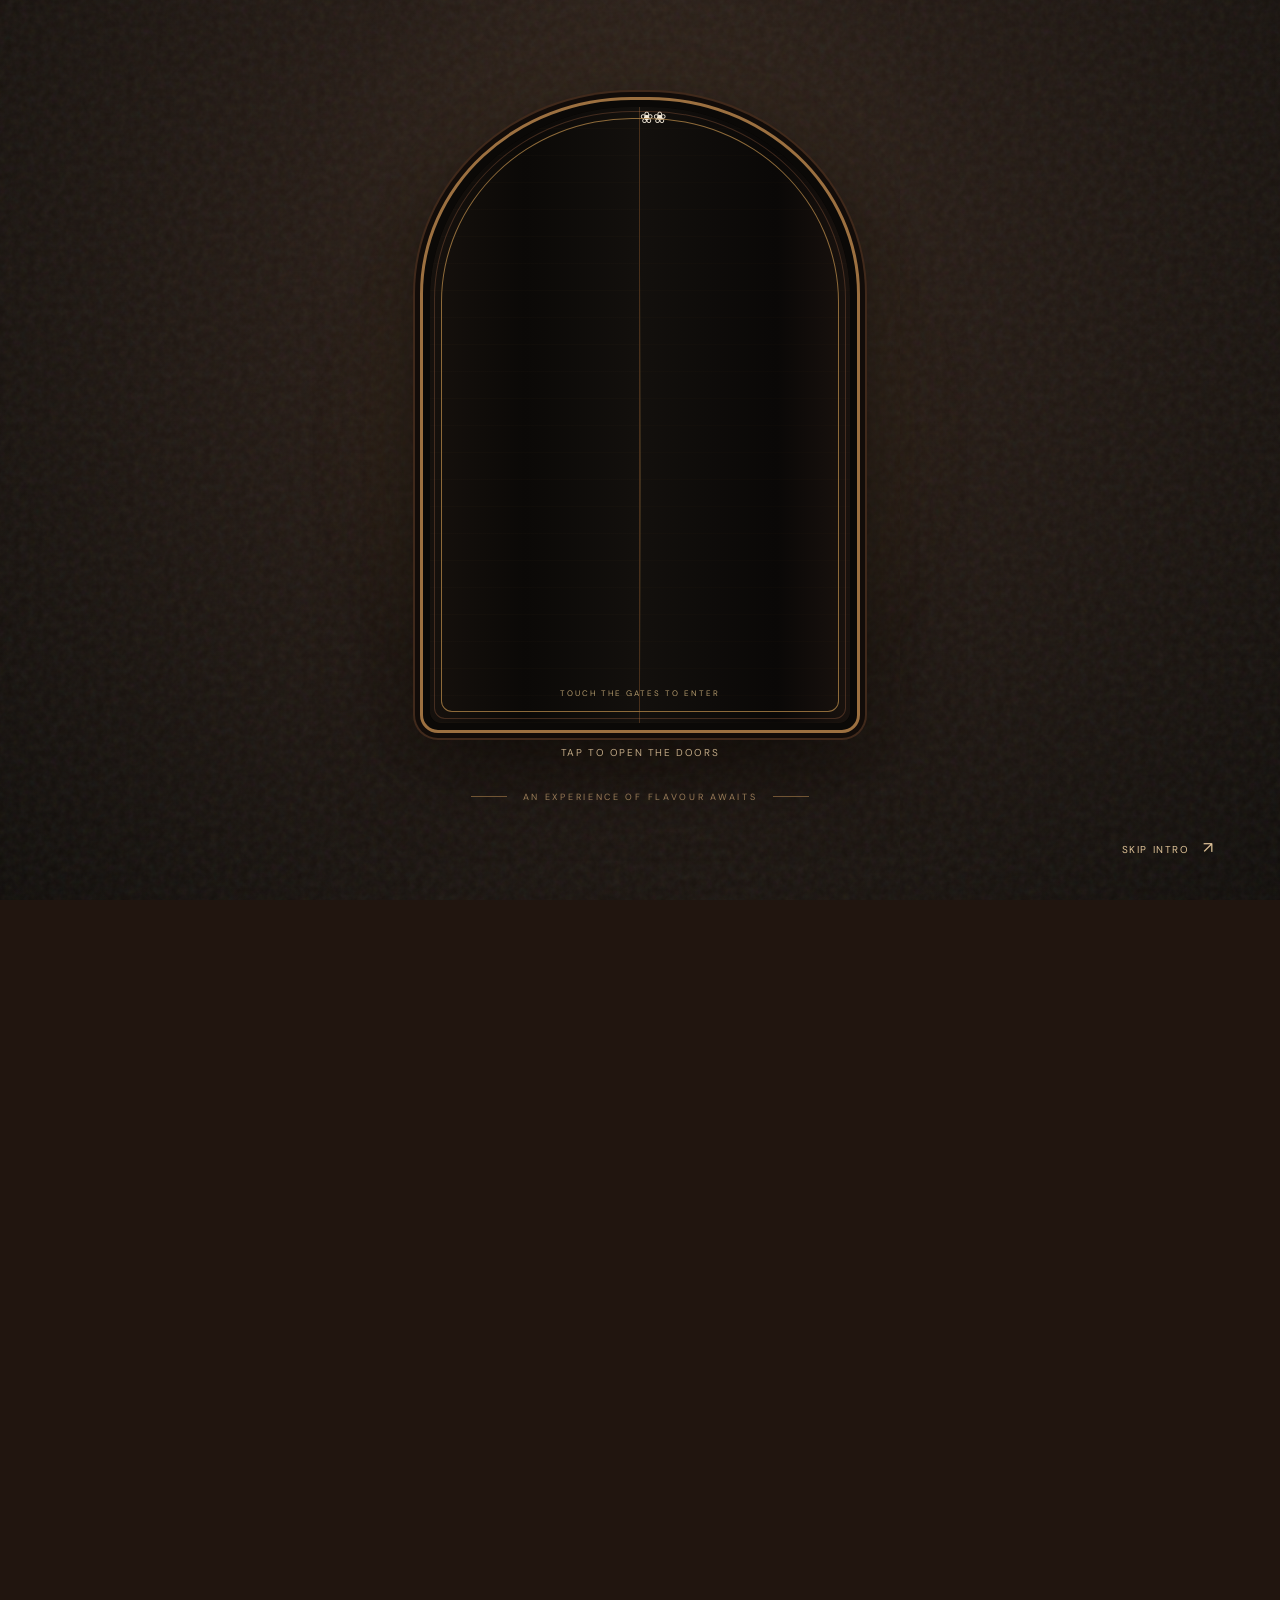
==== commit 0c71f7e3: "Add files via upload" ====
--- a/index.html
+++ b/index.html
@@ -3,7 +3,7 @@
 <head>
   <meta charset="UTF-8" />
   <meta name="viewport" content="width=device-width, initial-scale=1, viewport-fit=cover" />
-  <meta name="theme-color" content="#21140e" />
+  <meta name="theme-color" content="#080807" />
   <meta name="description" content="RASA — Indian Kitchen & Bar. Step into an intimate world of Indian flavours, warm hospitality and beautiful evenings." />
   <meta property="og:title" content="RASA | Indian Kitchen & Bar" />
   <meta property="og:description" content="A little India. A lot of soul." />
@@ -13,30 +13,26 @@
   <link rel="preconnect" href="https://fonts.gstatic.com" crossorigin />
   <link href="https://fonts.googleapis.com/css2?family=Cormorant+Garamond:wght@400;500;600;700&family=DM+Sans:wght@400;500;600;700&family=Forum&display=swap" rel="stylesheet" />
   <link rel="stylesheet" href="styles.css" />
+  <!-- Animated perimeter-glow borders are included in styles.css and script.js. -->
   <script src="script.js" defer></script>
 </head>
 <body class="intro-active">
   <a class="skip-link" href="#story">Skip to content</a>
 
-  <!-- ENTER RASA: click the double door, watch gold particles form the logo, then zoom into the site. -->
+  <!-- ENTER RASA: traditional engraved gold gates open into a twinkling gold logo reveal. No video or photo on the gates. -->
   <div id="experience" class="experience" aria-label="Entrance to RASA website">
     <div class="entrance-glow" aria-hidden="true"></div>
     <div class="arch-shell" id="doorTrigger" role="button" tabindex="0" aria-label="Open the doors and enter RASA">
       <div class="arch-inner">
         <div class="arch-light" aria-hidden="true"></div>
-        <div class="door door--left" aria-hidden="true"></div>
-        <div class="door door--right" aria-hidden="true"></div>
+        <div class="door door--left" aria-hidden="true">
+          <div class="gate-inlay"><span class="gate-crown"></span><span class="gate-lattice"></span><span class="gate-flower gate-flower--upper">❀</span><span class="gate-flower gate-flower--lower">❀</span><span class="gate-handle"></span></div>
+        </div>
+        <div class="door door--right" aria-hidden="true">
+          <div class="gate-inlay"><span class="gate-crown"></span><span class="gate-lattice"></span><span class="gate-flower gate-flower--upper">❀</span><span class="gate-flower gate-flower--lower">❀</span><span class="gate-handle"></span></div>
+        </div>
         <div class="door-seam" aria-hidden="true"></div>
-        <div class="door-content" aria-hidden="true">
-          <img class="door-ganesha" src="assets/rasa-mark.svg" alt="" />
-          <div class="door-rasa">RASA</div>
-          <div class="door-subtitle">INDIEŠU VIRTUVE UN BĀRS<br />INDIAN KITCHEN &amp; BAR</div>
-          <div class="door-divider"></div>
-          <div class="door-hours-heading">DARBA LAIKS · OPENING HOURS</div>
-          <div class="door-hours"><small>P–S<br /><span>MON–SAT</span></small><strong>12:00 – 00:00</strong></div>
-          <div class="door-hours"><small>Sv<br /><span>SUN</span></small><strong>12:00 – 22:00</strong></div>
-        </div>
-        <div class="door-bottom-label" aria-hidden="true"><span>✧</span> PUSH TO ENTER <span>✧</span></div>
+        <div class="door-bottom-label" aria-hidden="true">TOUCH THE GATES TO ENTER</div>
       </div>
       <span class="arch-accessible-label">Tap to open the doors</span>
     </div>
@@ -44,10 +40,15 @@
     <button id="skipIntro" type="button" class="skip-intro">SKIP INTRO <span aria-hidden="true">↗</span></button>
   </div>
 
-  <!-- The particle animation is drawn live in the browser, not a background video. -->
+  <!-- Elegant CSS-only logo and lettering animation; no video or canvas. -->
   <div id="particleScene" class="particle-scene" aria-hidden="true">
-    <canvas id="particleCanvas"></canvas>
-    <p class="particle-caption">A LITTLE INDIA · A LOT OF SOUL</p>
+    <div id="introStars" class="intro-stars"></div>
+    <div class="intro-reveal">
+      <div class="intro-mark-wrap"><img class="intro-mark" src="assets/rasa-mark.svg" alt="" /><span class="logo-twinkle logo-twinkle--one"></span><span class="logo-twinkle logo-twinkle--two"></span></div>
+      <div class="intro-word" aria-label="RASA"><span>R</span><span>A</span><span>S</span><span>A</span></div>
+      <div class="intro-caption">INDIEŠU VIRTUVE UN BĀRS <span class="intro-caption-rule"></span> INDIAN KITCHEN &amp; BAR</div>
+      <div class="intro-signature">A LITTLE INDIA · A LOT OF SOUL</div>
+    </div>
   </div>
   <div id="transitionFlash" class="transition-flash" aria-hidden="true"></div>
 
@@ -80,7 +81,7 @@
           </div>
         </div>
         <div class="hero-visual">
-          <div class="hero-visual-arch">
+          <div class="hero-visual-arch" data-rasa-border="arch">
             <img src="https://images.unsplash.com/photo-1546833999-b9f581a1996d?auto=format&amp;fit=crop&amp;w=1400&amp;q=85" alt="A vibrant spread of Indian dishes and spices" fetchpriority="high" />
           </div>
           <div class="hero-seal"><span>RASA</span><small>MADE TO BE SHARED</small></div>
@@ -93,8 +94,8 @@
 
       <section id="story" class="story section-light" aria-labelledby="storyTitle">
         <div class="story-photo-group reveal">
-          <div class="story-arch-photo image-frame"><img src="https://images.unsplash.com/photo-1603894584373-5ac82b2ae398?auto=format&amp;fit=crop&amp;w=1000&amp;q=85" loading="lazy" alt="Indian curry served with aromatic spices" /></div>
-          <div class="story-small-photo image-frame"><img src="https://images.unsplash.com/photo-1601050690597-df0568f70950?auto=format&amp;fit=crop&amp;w=800&amp;q=80" loading="lazy" alt="Freshly prepared Indian food" /></div>
+          <div class="story-arch-photo image-frame" data-rasa-border="arch"><img src="https://images.unsplash.com/photo-1603894584373-5ac82b2ae398?auto=format&amp;fit=crop&amp;w=1000&amp;q=85" loading="lazy" alt="Indian curry served with aromatic spices" /></div>
+          <div class="story-small-photo image-frame" data-rasa-border="rect"><img src="https://images.unsplash.com/photo-1601050690597-df0568f70950?auto=format&amp;fit=crop&amp;w=800&amp;q=80" loading="lazy" alt="Freshly prepared Indian food" /></div>
           <span class="story-photo-caption">A FEAST FOR ALL THE SENSES</span>
         </div>
         <div class="story-copy reveal">
@@ -129,27 +130,27 @@
         <!-- DEMO DISHES: Replace names, descriptions and photos with RASA's confirmed menu before publishing. -->
         <div id="menuGrid" class="menu-grid">
           <article class="dish-card reveal" data-category="signature">
-            <div class="dish-image image-frame"><img src="https://images.unsplash.com/photo-1563379091339-03246963d96c?auto=format&amp;fit=crop&amp;w=1000&amp;q=80" loading="lazy" alt="Fragrant Indian biryani served with spices" /><span class="dish-number">01</span></div>
+            <div class="dish-image image-frame" data-rasa-border="rect"><img src="https://images.unsplash.com/photo-1563379091339-03246963d96c?auto=format&amp;fit=crop&amp;w=1000&amp;q=80" loading="lazy" alt="Fragrant Indian biryani served with spices" /><span class="dish-number">01</span></div>
             <div class="dish-meta"><span>RICE &amp; TRADITION</span><span>✧</span></div><h3>Hyderabadi Biryani</h3><p>Fragrant rice, warm spices and layers of flavour.</p>
           </article>
           <article class="dish-card reveal" data-category="signature">
-            <div class="dish-image image-frame"><img src="https://images.unsplash.com/photo-1603894584373-5ac82b2ae398?auto=format&amp;fit=crop&amp;w=1000&amp;q=80" loading="lazy" alt="Creamy Indian curry" /><span class="dish-number">02</span></div>
+            <div class="dish-image image-frame" data-rasa-border="rect"><img src="https://images.unsplash.com/photo-1603894584373-5ac82b2ae398?auto=format&amp;fit=crop&amp;w=1000&amp;q=80" loading="lazy" alt="Creamy Indian curry" /><span class="dish-number">02</span></div>
             <div class="dish-meta"><span>A COMFORTING CLASSIC</span><span>✧</span></div><h3>Butter Chicken</h3><p>Tender chicken in a rich tomato and butter sauce.</p>
           </article>
           <article class="dish-card reveal" data-category="vegetarian">
-            <div class="dish-image image-frame"><img src="https://images.unsplash.com/photo-1631452180519-c014fe946bc7?auto=format&amp;fit=crop&amp;w=1000&amp;q=80" loading="lazy" alt="Paneer in spiced sauce" /><span class="dish-number">03</span></div>
+            <div class="dish-image image-frame" data-rasa-border="rect"><img src="https://images.unsplash.com/photo-1631452180519-c014fe946bc7?auto=format&amp;fit=crop&amp;w=1000&amp;q=80" loading="lazy" alt="Paneer in spiced sauce" /><span class="dish-number">03</span></div>
             <div class="dish-meta"><span>VEGETARIAN FAVOURITE</span><span>✧</span></div><h3>Paneer Masala</h3><p>Soft paneer, aromatic spices and a silky gravy.</p>
           </article>
           <article class="dish-card reveal" data-category="tandoor signature">
-            <div class="dish-image image-frame"><img src="https://images.unsplash.com/photo-1599487488170-d11ec9c172f0?auto=format&amp;fit=crop&amp;w=1000&amp;q=80" loading="lazy" alt="Grilled chicken tikka with herbs" /><span class="dish-number">04</span></div>
+            <div class="dish-image image-frame" data-rasa-border="rect"><img src="https://images.unsplash.com/photo-1599487488170-d11ec9c172f0?auto=format&amp;fit=crop&amp;w=1000&amp;q=80" loading="lazy" alt="Grilled chicken tikka with herbs" /><span class="dish-number">04</span></div>
             <div class="dish-meta"><span>FRESH FROM THE FIRE</span><span>✧</span></div><h3>Tandoori Tikka</h3><p>Smoky, spiced bites with a bright, tangy finish.</p>
           </article>
           <article class="dish-card reveal" data-category="vegetarian">
-            <div class="dish-image image-frame"><img src="https://images.unsplash.com/photo-1589301760014-d929f3979dbc?auto=format&amp;fit=crop&amp;w=1000&amp;q=80" loading="lazy" alt="Golden South Indian dosa with accompaniments" /><span class="dish-number">05</span></div>
+            <div class="dish-image image-frame" data-rasa-border="rect"><img src="https://images.unsplash.com/photo-1589301760014-d929f3979dbc?auto=format&amp;fit=crop&amp;w=1000&amp;q=80" loading="lazy" alt="Golden South Indian dosa with accompaniments" /><span class="dish-number">05</span></div>
             <div class="dish-meta"><span>SOUTH INDIAN SOUL</span><span>✧</span></div><h3>Golden Masala Dosa</h3><p>Crisp, golden dosa with a savoury potato filling.</p>
           </article>
           <article class="dish-card reveal" data-category="tandoor vegetarian">
-            <div class="dish-image image-frame"><img src="https://images.unsplash.com/photo-1610057099443-fde8c4d50f91?auto=format&amp;fit=crop&amp;w=1000&amp;q=80" loading="lazy" alt="Warm traditional flatbread" /><span class="dish-number">06</span></div>
+            <div class="dish-image image-frame" data-rasa-border="rect"><img src="https://images.unsplash.com/photo-1610057099443-fde8c4d50f91?auto=format&amp;fit=crop&amp;w=1000&amp;q=80" loading="lazy" alt="Warm traditional flatbread" /><span class="dish-number">06</span></div>
             <div class="dish-meta"><span>PERFECT FOR SHARING</span><span>✧</span></div><h3>Garlic Naan</h3><p>Soft, golden bread finished with garlic and herbs.</p>
           </article>
         </div>
@@ -159,8 +160,8 @@
 
       <section id="kitchen" class="kitchen-section" aria-labelledby="kitchenTitle">
         <div class="kitchen-photos reveal">
-          <div class="kitchen-photo kitchen-photo-main image-frame"><img src="https://images.unsplash.com/photo-1577219491135-ce391730fb2c?auto=format&amp;fit=crop&amp;w=1100&amp;q=85" loading="lazy" alt="Chef preparing food in a professional kitchen" /></div>
-          <div class="kitchen-photo kitchen-photo-side image-frame"><img src="https://images.unsplash.com/photo-1551218808-94e220e084d2?auto=format&amp;fit=crop&amp;w=900&amp;q=85" loading="lazy" alt="Chef carefully plating a dish" /></div>
+          <div class="kitchen-photo kitchen-photo-main image-frame" data-rasa-border="rect"><img src="https://images.unsplash.com/photo-1577219491135-ce391730fb2c?auto=format&amp;fit=crop&amp;w=1100&amp;q=85" loading="lazy" alt="Chef preparing food in a professional kitchen" /></div>
+          <div class="kitchen-photo kitchen-photo-side image-frame" data-rasa-border="rect"><img src="https://images.unsplash.com/photo-1551218808-94e220e084d2?auto=format&amp;fit=crop&amp;w=900&amp;q=85" loading="lazy" alt="Chef carefully plating a dish" /></div>
           <div class="kitchen-label"><span>THE MAGIC</span><strong>Behind<br />every plate.</strong></div>
         </div>
         <div class="kitchen-copy reveal">
@@ -175,9 +176,9 @@
       <section id="ambience" class="ambience-section" aria-labelledby="ambienceTitle">
         <div class="section-heading section-heading--center reveal"><p class="eyebrow">04 / STAY A WHILE</p><h2 id="ambienceTitle">A space to <em>belong.</em></h2><p>Warm light, good conversation, an unhurried evening. Discover the atmosphere we love.</p></div>
         <div class="ambience-grid">
-          <button type="button" class="gallery-item gallery-item--wide reveal" data-image="https://images.unsplash.com/photo-1517248135467-4c7edcad34c4?auto=format&amp;fit=crop&amp;w=1600&amp;q=85" data-caption="Warm evenings at RASA" aria-label="View warm restaurant dining area image"><img src="https://images.unsplash.com/photo-1517248135467-4c7edcad34c4?auto=format&amp;fit=crop&amp;w=1300&amp;q=80" loading="lazy" alt="Warmly lit restaurant dining room" /><span>THE DINING ROOM ↗</span></button>
-          <button type="button" class="gallery-item reveal" data-image="https://images.unsplash.com/photo-1414235077428-338989a2e8c0?auto=format&amp;fit=crop&amp;w=1400&amp;q=85" data-caption="Made for memorable evenings" aria-label="View candlelit dining image"><img src="https://images.unsplash.com/photo-1414235077428-338989a2e8c0?auto=format&amp;fit=crop&amp;w=850&amp;q=80" loading="lazy" alt="Romantic candlelit dining setting" /><span>THE DETAILS ↗</span></button>
-          <button type="button" class="gallery-item reveal" data-image="https://images.unsplash.com/photo-1559339352-11d035aa65de?auto=format&amp;fit=crop&amp;w=1400&amp;q=85" data-caption="A beautiful place to unwind" aria-label="View intimate bar image"><img src="https://images.unsplash.com/photo-1559339352-11d035aa65de?auto=format&amp;fit=crop&amp;w=850&amp;q=80" loading="lazy" alt="Intimate bar and restaurant interior" /><span>THE BAR ↗</span></button>
+          <button type="button" class="gallery-item gallery-item--wide reveal" data-image="https://images.unsplash.com/photo-1517248135467-4c7edcad34c4?auto=format&amp;fit=crop&amp;w=1600&amp;q=85" data-caption="Warm evenings at RASA" aria-label="View warm restaurant dining area image" data-rasa-border="rect"><img src="https://images.unsplash.com/photo-1517248135467-4c7edcad34c4?auto=format&amp;fit=crop&amp;w=1300&amp;q=80" loading="lazy" alt="Warmly lit restaurant dining room" /><span>THE DINING ROOM ↗</span></button>
+          <button type="button" class="gallery-item reveal" data-image="https://images.unsplash.com/photo-1414235077428-338989a2e8c0?auto=format&amp;fit=crop&amp;w=1400&amp;q=85" data-caption="Made for memorable evenings" aria-label="View candlelit dining image" data-rasa-border="rect"><img src="https://images.unsplash.com/photo-1414235077428-338989a2e8c0?auto=format&amp;fit=crop&amp;w=850&amp;q=80" loading="lazy" alt="Romantic candlelit dining setting" /><span>THE DETAILS ↗</span></button>
+          <button type="button" class="gallery-item reveal" data-image="https://images.unsplash.com/photo-1559339352-11d035aa65de?auto=format&amp;fit=crop&amp;w=1400&amp;q=85" data-caption="A beautiful place to unwind" aria-label="View intimate bar image" data-rasa-border="rect"><img src="https://images.unsplash.com/photo-1559339352-11d035aa65de?auto=format&amp;fit=crop&amp;w=850&amp;q=80" loading="lazy" alt="Intimate bar and restaurant interior" /><span>THE BAR ↗</span></button>
         </div>
         <p class="gallery-note">Atmosphere photography is illustrative; replace with real RASA photographs when available.</p>
       </section>
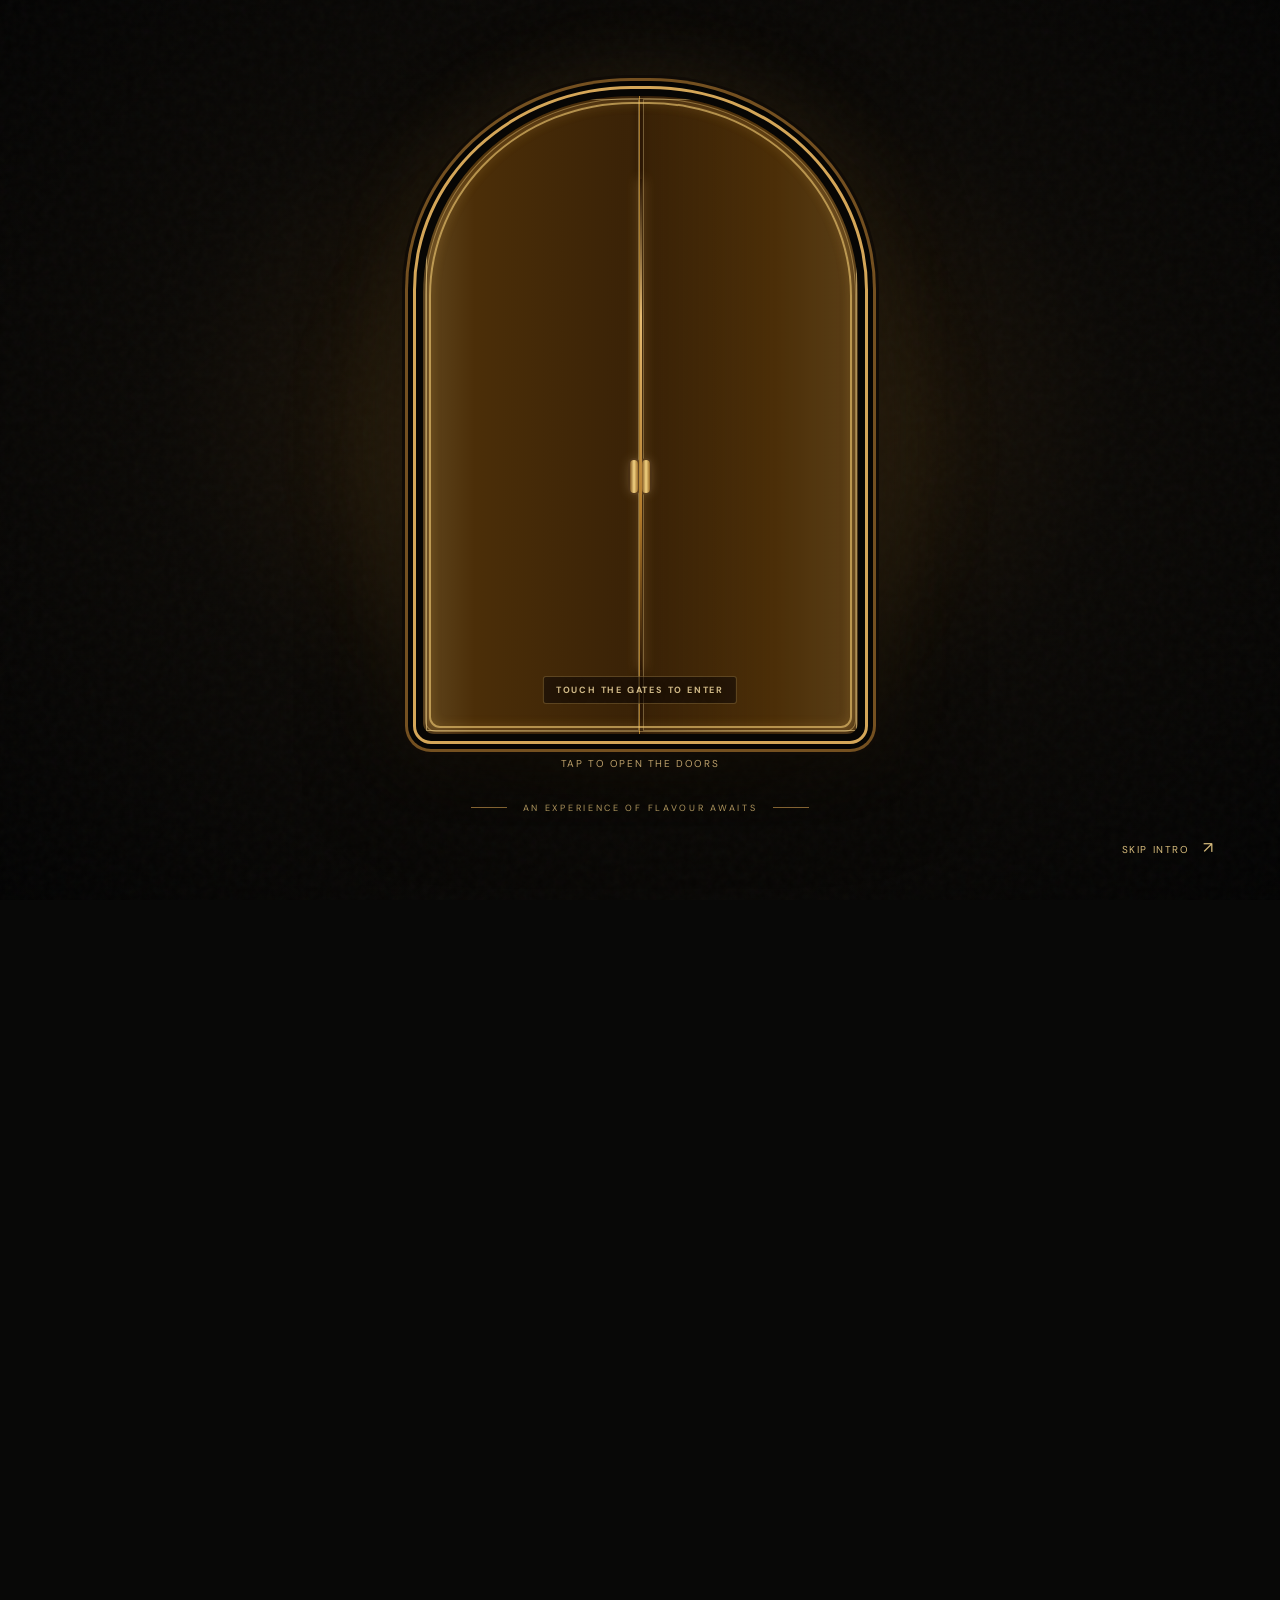
==== commit be0b3e8d: "Add files via upload" ====
--- a/index.html
+++ b/index.html
@@ -9,6 +9,11 @@
   <meta property="og:description" content="A little India. A lot of soul." />
   <title>RASA — Indian Kitchen & Bar</title>
   <link rel="icon" href="assets/favicon.svg" type="image/svg+xml" />
+  <link rel="icon" href="assets/favicon-32x32.png" type="image/png" sizes="32x32" />
+  <link rel="icon" href="assets/favicon-16x16.png" type="image/png" sizes="16x16" />
+  <link rel="apple-touch-icon" sizes="180x180" href="assets/apple-touch-icon.png" />
+  <link rel="manifest" href="site.webmanifest" />
+  <link rel="shortcut icon" href="favicon.ico" />
   <link rel="preconnect" href="https://fonts.googleapis.com" />
   <link rel="preconnect" href="https://fonts.gstatic.com" crossorigin />
   <link href="https://fonts.googleapis.com/css2?family=Cormorant+Garamond:wght@400;500;600;700&family=DM+Sans:wght@400;500;600;700&family=Forum&display=swap" rel="stylesheet" />
@@ -19,18 +24,14 @@
 <body class="intro-active">
   <a class="skip-link" href="#story">Skip to content</a>
 
-  <!-- ENTER RASA: traditional engraved gold gates open into a twinkling gold logo reveal. No video or photo on the gates. -->
+  <!-- ENTER RASA: real photographic Ganesha relief gold doors based on the provided reference, animated to open. -->
   <div id="experience" class="experience" aria-label="Entrance to RASA website">
     <div class="entrance-glow" aria-hidden="true"></div>
     <div class="arch-shell" id="doorTrigger" role="button" tabindex="0" aria-label="Open the doors and enter RASA">
       <div class="arch-inner">
         <div class="arch-light" aria-hidden="true"></div>
-        <div class="door door--left" aria-hidden="true">
-          <div class="gate-inlay"><span class="gate-crown"></span><span class="gate-lattice"></span><span class="gate-flower gate-flower--upper">❀</span><span class="gate-flower gate-flower--lower">❀</span><span class="gate-handle"></span></div>
-        </div>
-        <div class="door door--right" aria-hidden="true">
-          <div class="gate-inlay"><span class="gate-crown"></span><span class="gate-lattice"></span><span class="gate-flower gate-flower--upper">❀</span><span class="gate-flower gate-flower--lower">❀</span><span class="gate-handle"></span></div>
-        </div>
+        <div class="door door--left" aria-hidden="true"><div class="door-art door-art--left"></div><span class="door-jewel" aria-hidden="true"></span></div>
+        <div class="door door--right" aria-hidden="true"><div class="door-art door-art--right"></div><span class="door-jewel" aria-hidden="true"></span></div>
         <div class="door-seam" aria-hidden="true"></div>
         <div class="door-bottom-label" aria-hidden="true">TOUCH THE GATES TO ENTER</div>
       </div>
@@ -44,7 +45,7 @@
   <div id="particleScene" class="particle-scene" aria-hidden="true">
     <div id="introStars" class="intro-stars"></div>
     <div class="intro-reveal">
-      <div class="intro-mark-wrap"><img class="intro-mark" src="assets/rasa-mark.svg" alt="" /><span class="logo-twinkle logo-twinkle--one"></span><span class="logo-twinkle logo-twinkle--two"></span></div>
+      <div class="intro-mark-wrap"><img class="intro-mark" src="assets/rasa-logo-only.png" alt="" /><span class="logo-twinkle logo-twinkle--one"></span><span class="logo-twinkle logo-twinkle--two"></span></div>
       <div class="intro-word" aria-label="RASA"><span>R</span><span>A</span><span>S</span><span>A</span></div>
       <div class="intro-caption">INDIEŠU VIRTUVE UN BĀRS <span class="intro-caption-rule"></span> INDIAN KITCHEN &amp; BAR</div>
       <div class="intro-signature">A LITTLE INDIA · A LOT OF SOUL</div>
@@ -55,7 +56,7 @@
   <div id="site" class="site" inert>
     <header class="site-header" id="top">
       <a href="#top" class="nav-brand" aria-label="RASA home">
-        <img src="assets/rasa-mark.svg" alt="" /><span>RASA</span>
+        <img src="assets/rasa-logo-only.png" alt="" /><span class="brand-wordmark"><strong>RASA</strong><small>INDIAN KITCHEN &amp; BAR</small></span>
       </a>
       <nav id="primaryNav" class="primary-nav" aria-label="Main navigation">
         <a href="#story">OUR STORY</a>
@@ -109,8 +110,19 @@
         </div>
       </section>
 
+      <aside class="heritage-detail" aria-label="South Indian craft details">
+        <div class="heritage-art" data-rasa-border="rect"><img src="https://upload.wikimedia.org/wikipedia/commons/thumb/f/f1/Nataraja_statue_in_Bronze.jpg/960px-Nataraja_statue_in_Bronze.jpg" alt="Photograph of a historic South Indian bronze Nataraja sculpture at the Salar Jung Museum" loading="lazy" /></div>
+        <div class="heritage-detail-copy">
+          <span class="heritage-eyebrow">INSPIRED BY SOUTH INDIAN HERITAGE</span>
+          <p>Tradition in every detail.</p>
+          <span>Warm brass, intricate craft and the spirit of gathering.</span>
+          <a class="heritage-photo-credit" href="https://commons.wikimedia.org/wiki/File:Nataraja_statue_in_Bronze.jpg" target="_blank" rel="noopener noreferrer">PHOTO: NATASHA KHAITAN / WIKIMEDIA COMMONS · CC BY-SA 4.0 ↗</a>
+        </div>
+        <img class="heritage-kolam" src="assets/kolam-corner.svg" alt="" aria-hidden="true" />
+      </aside>
+
       <section class="quote-section" aria-label="Our philosophy">
-        <div class="quote-leaf" aria-hidden="true">✺</div>
+        <div class="quote-leaf quote-lamp" aria-hidden="true"><img src="assets/brass-deepam.svg" alt="" /></div>
         <span class="eyebrow">THE SPIRIT OF RASA</span>
         <blockquote>“Food is the <em>language</em> of love.<br />At RASA, everyone belongs.”</blockquote>
         <span class="quote-ornament" aria-hidden="true">❈</span>
@@ -180,13 +192,13 @@
           <button type="button" class="gallery-item reveal" data-image="https://images.unsplash.com/photo-1414235077428-338989a2e8c0?auto=format&amp;fit=crop&amp;w=1400&amp;q=85" data-caption="Made for memorable evenings" aria-label="View candlelit dining image" data-rasa-border="rect"><img src="https://images.unsplash.com/photo-1414235077428-338989a2e8c0?auto=format&amp;fit=crop&amp;w=850&amp;q=80" loading="lazy" alt="Romantic candlelit dining setting" /><span>THE DETAILS ↗</span></button>
           <button type="button" class="gallery-item reveal" data-image="https://images.unsplash.com/photo-1559339352-11d035aa65de?auto=format&amp;fit=crop&amp;w=1400&amp;q=85" data-caption="A beautiful place to unwind" aria-label="View intimate bar image" data-rasa-border="rect"><img src="https://images.unsplash.com/photo-1559339352-11d035aa65de?auto=format&amp;fit=crop&amp;w=850&amp;q=80" loading="lazy" alt="Intimate bar and restaurant interior" /><span>THE BAR ↗</span></button>
         </div>
-        <p class="gallery-note">Atmosphere photography is illustrative; replace with real RASA photographs when available.</p>
+        <p class="gallery-note">Photography shows real dining interiors as styling references, not RASA premises. Replace with your own restaurant photographs before launch.</p>
       </section>
 
       <section class="invitation-section" aria-label="RASA dining experience"><div class="invitation-overlay"></div><div class="invitation-content reveal"><p class="eyebrow">A MOMENT WORTH SAVOURING</p><h2>Come hungry.<br /><em>Leave happy.</em></h2><p>Weekday lunches, long conversations, special evenings — there's always room for one more story around the table.</p><a href="#reserve" class="button button-gold">PLAN YOUR VISIT <span>↗</span></a></div></section>
 
       <section id="reserve" class="reserve-section" aria-labelledby="reserveTitle">
-        <div class="reserve-left reveal"><p class="eyebrow">05 / FIND YOUR PLACE</p><h2 id="reserveTitle">Your table <em>awaits.</em></h2><p>Come for the flavour. Stay for the feeling. Send us a table enquiry and begin your RASA experience.</p><div class="reserve-ornament" aria-hidden="true">✺</div></div>
+        <div class="reserve-left reveal"><p class="eyebrow">05 / FIND YOUR PLACE</p><h2 id="reserveTitle">Your table <em>awaits.</em></h2><p>Come for the flavour. Stay for the feeling. Send us a table enquiry and begin your RASA experience.</p><div class="reserve-ornament reserve-lamp" aria-hidden="true"><img src="assets/brass-deepam.svg" alt="" /></div></div>
         <div class="reserve-right reveal">
           <div class="reserve-small-title">TABLE ENQUIRY <span>✧</span></div>
           <!-- No fake booking confirmation. Configure WhatsApp/email in script.js before accepting enquiries. -->
@@ -203,7 +215,7 @@
     </main>
 
     <footer class="footer">
-      <div class="footer-top"><div class="footer-brand"><img src="assets/rasa-mark.svg" alt=""/><span>RASA</span><p>INDIEŠU VIRTUVE UN BĀRS<br />INDIAN KITCHEN &amp; BAR</p></div><div class="footer-col"><h3>EXPLORE</h3><a href="#story">Our Story</a><a href="#menu">Menu</a><a href="#kitchen">Our Kitchen</a><a href="#ambience">The Space</a></div><div class="footer-col"><h3>OPENING HOURS</h3><p>Monday – Saturday<br /><strong>12:00 – 00:00</strong></p><p>Sunday<br /><strong>12:00 – 22:00</strong></p></div><div class="footer-col"><h3>VISIT &amp; CONNECT</h3><p>RASA · Indian Kitchen &amp; Bar</p><a id="addressLink" class="configurable-link" href="#reserve" hidden>GET DIRECTIONS ↗</a><a id="phoneLink" class="configurable-link" href="#reserve" hidden>CALL US ↗</a><a id="instagramLink" class="configurable-link" href="#reserve" hidden>INSTAGRAM ↗</a></div></div>
+      <div class="footer-top"><div class="footer-brand"><img src="assets/rasa-logo-only.png" alt=""/><span>RASA</span><p>INDIEŠU VIRTUVE UN BĀRS<br />INDIAN KITCHEN &amp; BAR</p></div><div class="footer-col"><h3>EXPLORE</h3><a href="#story">Our Story</a><a href="#menu">Menu</a><a href="#kitchen">Our Kitchen</a><a href="#ambience">The Space</a></div><div class="footer-col"><h3>OPENING HOURS</h3><p>Monday – Saturday<br /><strong>12:00 – 00:00</strong></p><p>Sunday<br /><strong>12:00 – 22:00</strong></p></div><div class="footer-col"><h3>VISIT &amp; CONNECT</h3><p>RASA · Indian Kitchen &amp; Bar</p><a id="addressLink" class="configurable-link" href="#reserve" hidden>GET DIRECTIONS ↗</a><a id="phoneLink" class="configurable-link" href="#reserve" hidden>CALL US ↗</a><a id="instagramLink" class="configurable-link" href="#reserve" hidden>INSTAGRAM ↗</a></div></div>
       <div class="footer-bottom"><span>© <span id="currentYear">2026</span> RASA. ALL RIGHTS RESERVED.</span><span>CRAFTED WITH HEART AND SPICE ✧</span><a href="#top">BACK TO TOP ↑</a></div>
     </footer>
     <nav class="mobile-dock" aria-label="Quick links"><a href="#story"><span aria-hidden="true">✧</span> STORY</a><a href="#menu"><span aria-hidden="true">◈</span> MENU</a><a href="#reserve"><span aria-hidden="true">⌑</span> BOOK</a></nav>
--- a/styles.css
+++ b/styles.css
@@ -255,6 +255,67 @@
 .toast{position:fixed;bottom:28px;left:50%;transform:translate(-50%,35px);background:#e8c994;color:#21150f;z-index:210;max-width:min(520px,92vw);padding:13px 22px;text-align:center;font-size:13px;opacity:0;pointer-events:none;transition:opacity .25s,transform .25s;box-shadow:0 9px 40px #0009}
 .toast.show{opacity:1;transform:translate(-50%,0)}
 
+
+/* ================= RASA | ORBITING GOLD IMAGE BORDERS =================
+   Inspired by the supplied Neon Border reference. Vanilla CSS + SVG,
+   no React/library dependencies. The glow traces each actual image edge,
+   including RASA's existing arched photo frames.
+   Change --rasa-border-gold or --rasa-orbit-time to adjust globally.
+   =================================================================== */
+:root{
+  --rasa-border-gold:#cc9149;
+  --rasa-border-bright:#f4d19a;
+  --rasa-orbit-time:11.5s;
+}
+/* Keep existing composition and arched images. Regular images get subtly
+   softened corners so their glow follows a believable photo frame. */
+[data-rasa-border]{position:relative;isolation:isolate;box-shadow:inset 0 0 0 1px rgba(204,145,73,.32)}
+.dish-image[data-rasa-border],.gallery-item[data-rasa-border]{border-radius:12px}
+.story-small-photo[data-rasa-border],.kitchen-photo-side[data-rasa-border]{border-radius:2px}
+/* Shape and glow are drawn by JavaScript into each target's SVG overlay. */
+.rasa-orbit-frame{position:absolute;inset:0;display:block;width:100%;height:100%;
+  z-index:4;overflow:visible;pointer-events:none;isolation:isolate;
+  color:var(--rasa-border-gold);contain:layout style}
+.rasa-orbit-frame path{fill:none;stroke:currentColor;vector-effect:non-scaling-stroke;stroke-linejoin:round;stroke-linecap:round}
+.rasa-orbit-frame .orbit-track{stroke:var(--rasa-border-gold);stroke-width:1.15;opacity:.47}
+.rasa-orbit-frame .orbit-highlight,.rasa-orbit-frame .orbit-bloom,
+.rasa-orbit-frame .orbit-aura,.rasa-orbit-frame .orbit-core{
+ stroke-dasharray:155 345 155 345;
+ stroke-dashoffset:0;
+ animation:rasa-trace var(--rasa-orbit-time) linear infinite;
+ animation-delay:var(--rasa-orbit-delay,0s);
+ animation-play-state:paused;
+}
+.rasa-orbit-frame .orbit-aura{stroke:var(--rasa-border-gold);stroke-width:18;opacity:.19;filter:blur(13px)}
+.rasa-orbit-frame .orbit-bloom{stroke:var(--rasa-border-gold);stroke-width:10;opacity:.27;filter:blur(6px)}
+.rasa-orbit-frame .orbit-highlight{stroke:var(--rasa-border-bright);stroke-width:5;opacity:.47;filter:blur(2.2px)}
+.rasa-orbit-frame .orbit-core{stroke:var(--rasa-border-bright);stroke-width:2.1;opacity:1}
+.rasa-border--playing .rasa-orbit-frame .orbit-highlight,
+.rasa-border--playing .rasa-orbit-frame .orbit-bloom,
+.rasa-border--playing .rasa-orbit-frame .orbit-aura,
+.rasa-border--playing .rasa-orbit-frame .orbit-core{animation-play-state:running}
+body.intro-active .rasa-orbit-frame path{animation-play-state:paused!important}
+@keyframes rasa-trace{to{stroke-dashoffset:-1000}}
+/* Gold frames should never obscure labels or photo interactions. */
+.dish-number{z-index:5}
+.gallery-item span{z-index:5}
+.gallery-item::after{z-index:2}
+.gallery-item:focus-visible{outline:3px solid var(--rasa-border-bright);outline-offset:4px}
+[data-rasa-border]:hover .orbit-track{opacity:.65}
+[data-rasa-border]:hover .orbit-core{stroke-width:2.7}
+/* On small screens, slightly softer glows avoid overwhelming food images. */
+@media(max-width:640px){
+ .rasa-orbit-frame .orbit-aura{stroke-width:12;opacity:.14;filter:blur(8px)}
+ .rasa-orbit-frame .orbit-bloom{stroke-width:7;opacity:.22;filter:blur(4px)}
+ .rasa-orbit-frame .orbit-core{stroke-width:1.8}
+}
+/* Accessibility: provide an elegant static edge rather than moving lights. */
+@media(prefers-reduced-motion:reduce){
+ .rasa-orbit-frame .orbit-aura,.rasa-orbit-frame .orbit-bloom,
+ .rasa-orbit-frame .orbit-highlight{display:none}
+ .rasa-orbit-frame .orbit-core{animation:none!important;stroke-dasharray:none;opacity:.78}
+}
+
 /* ============================= RESPONSIVE ======================== */
 @media(max-width:1150px){
  .site-header{padding:0 4vw}.primary-nav{gap:17px}.primary-nav a,.nav-reserve{font-size:9px}
@@ -309,3 +370,203 @@
 }
 @media(max-width:385px){.hero h1{font-size:56px}.hero-visual{height:330px}.story-photo-group{height:380px}.kitchen-photos{height:360px}.nav-reserve{font-size:7px}.menu-grid{gap:30px 9px}.dish-card h3{font-size:27px}}
 @media(prefers-reduced-motion:reduce){html{scroll-behavior:auto}*,*::before,*::after{animation-duration:.01ms!important;animation-iteration-count:1!important;transition-duration:.01ms!important}.reveal{opacity:1;transform:none}}
+
+
+/* ================================================================
+   RASA | NOIR & ANTIQUE GOLD EDITION
+   Only brand colours, engraved gates and the entrance reveal change.
+   Keep all previous section layouts, borders, menu and gallery mechanics.
+   ================================================================ */
+:root {
+ --ink:#080807;
+ --ink-deep:#030303;
+ --brown:#121009;
+ --brown-2:#20190d;
+ --gold:#c79a46;
+ --gold-light:#f1d28d;
+ --gold-muted:#97702e;
+ --cream:#f2e7d1;
+ --cream-2:#d8c49f;
+ --muted:#baaa8b;
+ --rasa-border-gold:#c79a46;
+ --rasa-border-bright:#f9dea3;
+}
+body{background:#080807;color:#f2e7d1}
+.site{background:#080807}
+.experience{background:radial-gradient(ellipse at 50% 36%,#1c160d 0%,#0c0a07 46%,#020202 100%)}
+.experience::before{opacity:.10}
+.entrance-glow{background:radial-gradient(ellipse,rgba(215,160,56,.23),transparent 68%);filter:blur(28px)}
+.arch-shell{border:3px solid #b98a39;background:#070604;box-shadow:0 0 0 5px #070604,0 0 0 7px #705222,0 24px 90px rgba(0,0,0,.84),0 0 70px rgba(208,159,66,.12)}
+.arch-shell:hover{box-shadow:0 0 0 5px #070604,0 0 0 7px #b98a39,0 24px 90px rgba(0,0,0,.85),0 0 90px rgba(222,177,82,.22)}
+.arch-inner{background:#080603}
+.arch-inner::before{inset:9px;border:2px solid #c29b56;box-shadow:inset 0 0 0 2px rgba(24,16,7,.6)}
+.arch-inner::after{inset:3px;border:1px solid rgba(239,192,94,.32)}
+.arch-light{background:radial-gradient(ellipse at 50% 38%,#584017 0%,#160f07 40%,#030302 76%)}
+/* Traditional double leaf gates: gilded relief metal, latticework, floral rosettes. */
+.door,.door--right{background:
+ linear-gradient(90deg,rgba(0,0,0,.5),transparent 12%,rgba(255,227,132,.09) 33%,rgba(0,0,0,.26) 60%,rgba(228,182,81,.12) 93%,rgba(0,0,0,.65)),
+ linear-gradient(140deg,#2a1d08 0%,#8e6728 12%,#35240e 27%,#a57e36 52%,#25190b 77%,#6f5021 100%);
+ box-shadow:inset 0 0 17px #080704,inset 0 0 0 2px #b78c45}
+.door--left{border-right:2px solid #e0b566}
+.door--right{border-left:2px solid #e0b566}
+.door::before{content:"";position:absolute;inset:9px 8px 10px;border:2px solid #d5ac62;box-shadow:0 0 0 3px rgba(28,17,4,.9),inset 0 0 0 3px #2d1d08,inset 0 0 0 5px rgba(220,169,72,.55);background:none;z-index:1;pointer-events:none}
+.door::after{content:"";position:absolute;inset:0;pointer-events:none;z-index:4;
+ background:linear-gradient(90deg,rgba(255,236,151,.10),transparent 25%,rgba(255,234,152,.13) 46%,transparent 72%,rgba(0,0,0,.29));mix-blend-mode:screen}
+.gate-inlay{position:absolute;inset:20px 18px 24px;overflow:hidden;pointer-events:none;border:2px solid rgba(25,13,3,.8);box-shadow:0 0 0 1px rgba(251,206,112,.52),inset 0 0 12px #0a0704}
+.gate-lattice{position:absolute;inset:22% 8% 17%;border:4px ridge #bd9349;border-radius:48% 48% 3px 3px/16% 16% 3px 3px;
+ box-shadow:0 0 0 4px #211504,0 0 0 6px #b98c43,inset 0 0 0 2px #e4bc75,inset 0 0 36px 12px #120b06;
+ background:
+ radial-gradient(circle at 50% 26%,#ddbc76 0 2px,transparent 3px 100%),
+ repeating-linear-gradient(45deg,transparent 0 13px,#ca9b49 13px 15px,#33210b 16px 18px,transparent 19px 33px),
+ repeating-linear-gradient(-45deg,transparent 0 13px,#ca9b49 13px 15px,#33210b 16px 18px,transparent 19px 33px),
+ linear-gradient(90deg,#090704,#382609 50%,#090704);
+}
+.gate-lattice::after{content:"";position:absolute;inset:10px;border:1px solid rgba(255,221,145,.38);border-radius:inherit}
+.gate-crown{position:absolute;top:5%;left:13%;right:13%;height:18%;border:3px double #d9ac5d;border-radius:80% 80% 2px 2px / 92% 92% 2px 2px;
+ background:repeating-conic-gradient(from 0deg at 50% 100%,transparent 0deg 13deg,rgba(238,191,99,.74) 14deg 16deg,transparent 17deg 27deg),radial-gradient(ellipse at 50% 95%,#d1a15b 0 3px,transparent 4px);box-shadow:0 0 0 3px #241605,inset 0 0 15px #0d0904}
+.gate-crown::before{content:"";position:absolute;top:12%;left:35%;width:30%;height:50%;border:2px solid #edc47e;border-radius:50% 50% 0 0;box-shadow:inset 0 0 0 3px #58380d}
+.gate-flower{position:absolute;left:50%;transform:translateX(-50%);font:400 clamp(22px,4vw,41px)/1 Georgia,serif;color:#e1b363;text-shadow:0 2px #3d270a,0 0 9px rgba(232,185,96,.4)}
+.gate-flower--upper{top:27%}.gate-flower--lower{bottom:6%}
+.gate-handle{position:absolute;z-index:5;top:61%;width:26px;height:43px;right:2px;border:5px ridge #e8bb6e;border-radius:50%;box-shadow:0 0 0 4px rgba(28,16,5,.75),0 2px 10px #0008}
+.gate-handle::after{content:"";position:absolute;top:8px;left:6px;width:5px;height:11px;background:#f9dc95;border-radius:50%}
+.door--right .gate-handle{right:auto;left:2px}
+.door-seam{top:13%;height:77%;width:2px;background:linear-gradient(transparent,#e6bb72 28%,#b37b2b 68%,transparent);box-shadow:0 0 12px #d3a251}
+.door-bottom-label{bottom:4.6%;font-size:clamp(6px,.95vw,9px);font-weight:700;text-shadow:0 2px 12px #080601;letter-spacing:.20em;background:rgba(13,10,5,.6);width:max-content;max-width:95%;padding:7px 12px;left:50%;right:auto;transform:translateX(-50%)}
+.entrance-hint{color:#d4b672}.entrance-hint-line{background:#9c763d}
+.arch-accessible-label{color:#bca06b}
+.skip-intro{color:#d9bd7d}
+/* A faint night sky reveals an animated golden logo and individual letters. */
+.particle-scene{background:radial-gradient(ellipse at 50% 45%,#151105 0%,#070706 48%,#020202 100%)}
+.particle-scene.is-zooming{transform:scale(3);opacity:0;transition:transform 1.16s cubic-bezier(.20,.7,.1,1),opacity 1.1s ease .16s}
+.intro-stars{position:absolute;inset:0;overflow:hidden}
+.intro-star{position:absolute;width:var(--star-size,1px);height:var(--star-size,1px);border-radius:50%;background:#ffe2a7;opacity:.10;animation:starFlicker var(--star-duration,4s) ease-in-out var(--star-delay,0s) infinite;box-shadow:0 0 5px #d4a85a}
+@keyframes starFlicker{0%,100%{opacity:.06;transform:scale(.7)}45%{opacity:.42;transform:scale(1.15)}60%{opacity:.13}}
+.intro-reveal{position:absolute;top:50%;left:50%;width:min(85vw,630px);transform:translate(-50%,-50%);text-align:center;display:flex;flex-direction:column;align-items:center;justify-content:center;gap:0;pointer-events:none}
+.intro-mark-wrap{position:relative;width:clamp(110px,20vw,210px);margin-bottom:15px;opacity:0;transform:translateY(28px) scale(.84);filter:drop-shadow(0 0 4px #ae752a);transition:opacity 1.05s ease,transform 1.5s cubic-bezier(.18,.75,.1,1),filter 1.5s}
+.intro-mark{width:100%;height:auto;display:block;animation:logoGlow 2.7s ease-in-out infinite alternate}
+@keyframes logoGlow{0%{filter:drop-shadow(0 0 2px rgba(203,147,51,.18))}100%{filter:drop-shadow(0 0 12px rgba(255,213,118,.68))}}
+.particle-scene.is-revealed .intro-mark-wrap{opacity:1;transform:translateY(0) scale(1);filter:drop-shadow(0 0 11px rgba(201,156,71,.47))}
+.logo-twinkle{position:absolute;width:9px;height:9px;opacity:0;pointer-events:none;filter:drop-shadow(0 0 6px #ffe0a1);animation:logoSpark 2.6s ease-in-out infinite}
+.logo-twinkle::before,.logo-twinkle::after{content:"";position:absolute;background:#fff0bb;left:50%;top:50%;transform:translate(-50%,-50%);border-radius:100%}
+.logo-twinkle::before{width:2px;height:24px}.logo-twinkle::after{width:24px;height:2px}
+.logo-twinkle--one{left:10%;top:39%;animation-delay:1.1s}.logo-twinkle--two{right:14%;bottom:16%;animation-delay:2.1s}
+@keyframes logoSpark{0%,20%,73%,100%{opacity:0;transform:scale(.35) rotate(0deg)}43%,55%{opacity:1;transform:scale(1) rotate(42deg)}}
+.intro-word{display:flex;align-items:center;justify-content:center;gap:clamp(8px,2.8vw,35px);font:400 clamp(78px,17vw,153px)/1 var(--display);color:#d0a052;letter-spacing:0;text-shadow:0 0 22px rgba(187,124,30,.26)}
+.intro-word span{opacity:0;display:block;transform:translateY(35px) rotateX(-24deg);filter:blur(9px);background:linear-gradient(105deg,#9c6f27 4%,#ffe3a5 39%,#bd8636 63%,#f6cf78 92%);background-clip:text;-webkit-background-clip:text;-webkit-text-fill-color:transparent;transition:opacity 1.05s ease,transform 1.1s cubic-bezier(.18,.77,.2,1),filter 1.3s ease;}
+.particle-scene.is-revealed .intro-word span{opacity:1;transform:translateY(0) rotateX(0);filter:blur(0)}
+.intro-word span:nth-child(1){transition-delay:.20s}.intro-word span:nth-child(2){transition-delay:.42s}.intro-word span:nth-child(3){transition-delay:.64s}.intro-word span:nth-child(4){transition-delay:.86s}
+.intro-caption{margin-top:8px;color:#cfb67f;opacity:0;transform:translateY(13px);font-size:clamp(8px,1.15vw,11px);letter-spacing:clamp(.12em,.45vw,.33em);line-height:2.3;transition:opacity .85s ease 1.2s,transform .85s ease 1.2s}
+.intro-caption-rule{display:inline-block;width:18px;height:1px;background:#97732f;margin:0 9px;vertical-align:middle}
+.intro-signature{font-size:clamp(8px,1vw,10px);letter-spacing:.24em;color:#a28a5b;margin-top:26px;opacity:0;transition:opacity .8s ease 1.55s}
+.particle-scene.is-revealed .intro-caption,.particle-scene.is-revealed .intro-signature{opacity:1;transform:none}
+/* Main site: ink black panels and metallic gold contrast throughout. */
+.hero{background:radial-gradient(ellipse at 76% 30%,#231b0f 0%,#100e09 41%,#050504 95%)}
+.hero h1{color:#f6ecd5}
+.hero-description{color:#c9ba9b}
+.hero-visual-arch{border-color:#0a0906}
+.hero-seal{background:#100d08;box-shadow:0 0 0 7px #100d08,0 0 0 8px rgba(205,163,91,.65)}
+.ticker{background:linear-gradient(90deg,#a67324,#e8c786 50%,#a67324);color:#151008}
+.section-light,.story{background:#0b0a08;color:#f2e7d1}
+.story .lead{color:#e6d1a5}
+.story-copy>p:not(.eyebrow):not(.lead){color:#b9ad93}
+.story-photo-caption{color:#b9a16f}
+.story .ornament-rule::before,.story .ornament-rule::after{background:#73582d}
+.section-light h2 em{color:#d2a75d}
+.eyebrow-dark{color:#cf9f50}
+.underlined-link{border-bottom-color:#a57e39;color:#e8c98f}
+.quote-section{background:#100f0b}
+.menu-section{background:#090908}
+.section-heading>p{color:#bdb097}
+.menu-footnote{color:#a99b80}
+.kitchen-section{background:#10100d;color:#f4e7cc}
+.kitchen-photo{background:#211a10}
+.story-small-photo{border-color:#0b0a08}
+.kitchen-photo-side{border-color:#10100d}
+.kitchen-label{background:#090806;box-shadow:0 0 0 1px #6d5126}
+.kitchen-copy h2 em{color:#d3aa61}
+.kitchen-copy>p:not(.eyebrow){color:#bcb09c}
+.kitchen-values{border-top-color:#54452d}
+.kitchen-values div{border-bottom-color:#54452d;color:#e9d9b8}
+.kitchen-values span{color:#d6a85a}
+.ambience-section{background:#070707}
+.gallery-item{background:#17130c}
+.invitation-section{background-color:#080807}
+.invitation-overlay{background:linear-gradient(90deg,rgba(2,2,2,.84),rgba(3,3,3,.72)),radial-gradient(ellipse,rgba(68,44,10,.22),transparent)}
+.reserve-section{background:#10100d;border-top-color:#705525}
+.reserve-left>p:not(.eyebrow){color:#bfb099}
+.reserve-ornament{color:#4a391c}
+.reserve-right{background:#0a0a08;border-color:#79602e;box-shadow:0 8px 45px #0006}
+.reserve-small-title{border-bottom-color:#5e4827}
+#reservationForm label{color:#d7be89}
+#reservationForm input,#reservationForm textarea,#reservationForm select{background:#15130e;border-color:#5b472a;color:#f4e8d3}
+#reservationForm input::placeholder,#reservationForm textarea::placeholder{color:#95876f}
+.footer{background:#050505;color:#c8b68c}
+.gallery-dialog{background:#0b0a08}
+.primary-nav{--gold-muted:#927036}
+@media(max-width:850px){.primary-nav{background:#0b0a08}.primary-nav a{border-bottom-color:#4a381c}}
+@media(max-width:640px){.mobile-dock{background:rgba(7,7,6,.97)}.intro-caption-rule{width:8px;margin:0 4px}.intro-caption{max-width:340px}}
+@media(prefers-reduced-motion:reduce){.intro-star,.logo-twinkle,.intro-mark{animation:none!important}}
+
+/* ================================================================
+   OCTOBER 2026 BRAND REFINEMENT
+   Photographic twin Ganesha gates inspired by the supplied reference.
+   All original content, animations, gallery and perimeter borders kept.
+   ================================================================ */
+.experience{background:radial-gradient(ellipse at 50% 46%,#291c0b 0%,#0a0805 53%,#020202 100%)}
+.arch-shell{width:min(455px,76vw,calc(77svh * .692));border:3px solid #d4a658;box-shadow:0 0 0 5px #060503,0 0 0 8px #745020,0 0 0 11px #100b06,0 25px 100px #000c,0 0 85px #d29a442b}
+.arch-shell:hover{box-shadow:0 0 0 5px #060503,0 0 0 8px #b48337,0 0 0 11px #100b06,0 25px 100px #000c,0 0 105px #d29a4440}
+.arch-inner{border-radius:48% 48% 11px 11px / 31% 31% 11px 11px;background:radial-gradient(ellipse,#372512,#080604 75%)}
+.arch-inner::before{inset:6px;z-index:9;opacity:.85;border:2px solid rgba(236,197,112,.8);box-shadow:0 0 13px #efb86660,inset 0 0 12px #d39e4240}
+.arch-inner::after{inset:2px;z-index:10;border-color:rgba(243,206,125,.4)}
+.door,.door--right{background:#4b2e08;box-shadow:inset 0 0 8px #170a03}
+.door--left{border-right:1px solid #a57727}
+.door--right{border-left:1px solid #a57727}
+.door::before{inset:3px 1px 3px 3px;border:1px solid #f3d58c91;box-shadow:inset 0 0 0 2px #51300966;z-index:5}
+.door::after{z-index:5;background:linear-gradient(90deg,#fff4ba1f,transparent 24%,#180b0452 92%);mix-blend-mode:normal}
+.door-art{position:absolute;inset:0;background-position:center;background-size:100% 100%;filter:saturate(.95) contrast(1.12) brightness(.9);transform:scale(1.002)}
+.door-art--left{background-image:url("assets/gate-left.webp")}
+.door-art--right{background-image:url("assets/gate-right.webp")}
+.door--right::after{background:linear-gradient(90deg,#180b045c,transparent 60%,#fff4ba16)}
+.door-jewel{position:absolute;z-index:7;right:2px;top:57%;width:8px;height:33px;border-radius:10px;background:linear-gradient(90deg,#78501e,#f6d888,#916221);box-shadow:0 0 0 2px #493015,0 0 12px #ffe2a64a}
+.door--right .door-jewel{right:auto;left:2px}
+.door-bottom-label{color:#ffe9b1;background:#0e0907bf;border:1px solid #d2aa5b6b;border-radius:3px;z-index:11}
+.arch-shell:focus-visible{outline:3px solid #f1dfad;outline-offset:15px}
+.intro-mark-wrap{width:clamp(102px,18vw,175px)}
+.intro-mark{filter:drop-shadow(0 0 5px #c28c3b8c)}
+.nav-brand img,.footer-brand img{object-fit:contain}
+/* Kolam linework and a brass Nataraja sculpture: understated South Indian detailing. */
+.story{position:relative;isolation:isolate}
+.story::after{content:"";position:absolute;right:1.2%;bottom:9%;width:clamp(90px,14vw,190px);aspect-ratio:1;background:url("assets/kolam-corner.svg") center/contain no-repeat;opacity:.20;pointer-events:none;transform:rotate(180deg)}
+.heritage-detail{position:relative;display:grid;grid-template-columns:minmax(260px,40%) 1fr;align-items:center;gap:clamp(20px,5vw,75px);padding:28px max(7vw,calc((100vw - var(--max))/2));min-height:250px;background:linear-gradient(110deg,#080807,#1d160e 80%,#080807);border-block:1px solid #6c4c2280;overflow:hidden}
+.heritage-art{position:relative;height:235px;border:1px solid #7d5c32;overflow:hidden;border-radius:10px;background:#1e130b}
+.heritage-art img{width:100%;height:100%;object-fit:cover;filter:brightness(.8) saturate(.85);}
+.heritage-detail-copy{position:relative;z-index:1}
+.heritage-eyebrow{display:block;color:#d2ac67;font-size:10px;letter-spacing:.25em;line-height:1.7}
+.heritage-detail-copy p{font:400 clamp(36px,4.3vw,66px)/1.1 var(--serif);color:#f2e1bc;margin:14px 0}
+.heritage-detail-copy>span:last-child{display:block;font-size:13px;line-height:1.8;color:#bfa77e}
+.heritage-kolam{position:absolute;width:180px;height:180px;right:-32px;bottom:-42px;opacity:.20;pointer-events:none}
+.quote-leaf.quote-lamp{top:auto;bottom:-65px;left:2%;width:min(22vw,230px);font-size:initial;opacity:.18;line-height:normal;pointer-events:none;transform:rotate(-13deg)}
+.quote-leaf.quote-lamp img{width:100%;height:auto;max-height:245px}
+.reserve-ornament.reserve-lamp{height:175px;font-size:initial;display:flex;justify-content:flex-start;align-items:flex-start;opacity:.45}
+.reserve-ornament.reserve-lamp img{width:135px;height:165px;object-fit:contain;filter:drop-shadow(0 0 10px #d5a55433)}
+.hero::before{content:"";position:absolute;left:0;bottom:9%;width:170px;height:170px;background:url("assets/kolam-corner.svg") center/contain no-repeat;opacity:.075;pointer-events:none}
+@media(max-width:850px){.heritage-detail{grid-template-columns:1fr 1.1fr;gap:24px;padding:30px 5vw}.heritage-art{height:195px}}
+@media(max-width:640px){.arch-shell{width:min(82vw,calc(75svh * .692))}.heritage-detail{grid-template-columns:1fr;gap:17px;padding:28px 6vw 36px}.heritage-art{width:100%;height:205px}.heritage-detail-copy p{font-size:42px;margin:10px 0}.heritage-kolam{width:120px;height:120px}.story::after{width:100px;right:0;bottom:2%}.quote-leaf.quote-lamp{width:120px;bottom:-30px}.reserve-ornament.reserve-lamp{display:none}}
+@media(prefers-reduced-motion:reduce){.door-art{transition:none}}
+
+
+/* 2026 RASA refinement — photographic editorial look & legible header wordmark */
+.nav-brand{display:inline-flex;align-items:center;gap:12px;min-width:max-content;text-decoration:none}
+.nav-brand img{width:44px;height:44px;object-fit:contain;flex:none;filter:drop-shadow(0 1px 5px rgba(176,123,44,.17))}
+.brand-wordmark{display:flex;flex-direction:column;align-items:flex-start;justify-content:center;gap:3px;letter-spacing:normal}
+.brand-wordmark strong{font-family:var(--display),Georgia,serif;font-size:30px;line-height:.84;letter-spacing:.25em;font-weight:400;color:#e6bf73}
+.brand-wordmark small{font-family:var(--sans),Arial,sans-serif;font-size:7px;line-height:1.4;font-weight:600;letter-spacing:.19em;color:#d6b77e}
+/* A subdued, real-photography palette rather than synthetic metallic processing. */
+.hero-visual-arch img,.story-photo-group img,.dish-image img,.kitchen-photo img,.ambience-grid img{filter:saturate(.90) contrast(1.03) brightness(.92)}
+.heritage-art{background:#15130e;border:1px solid rgba(187,146,77,.57);border-radius:3px;box-shadow:none}
+.heritage-art img{filter:brightness(.88) contrast(1.08) saturate(.80);object-fit:contain;background:#11100e}
+.heritage-photo-credit{display:inline-block;margin-top:14px;font-size:9px;line-height:1.6;letter-spacing:.06em;color:#ab956f;text-decoration:underline;text-underline-offset:3px}
+.heritage-photo-credit:hover{color:#eed9b5}
+@media(max-width:1100px){.nav-brand img{width:39px;height:39px}.brand-wordmark strong{font-size:26px}.brand-wordmark small{font-size:6px}}
+@media(max-width:680px){.nav-brand{gap:7px}.nav-brand img{width:35px;height:35px}.brand-wordmark strong{font-size:23px;letter-spacing:.16em}.brand-wordmark small{font-size:5.8px;letter-spacing:.07em}.heritage-photo-credit{font-size:8px}}
+@media(max-width:375px){.nav-brand img{width:29px;height:29px}.brand-wordmark strong{font-size:19px}.brand-wordmark small{font-size:5px}}
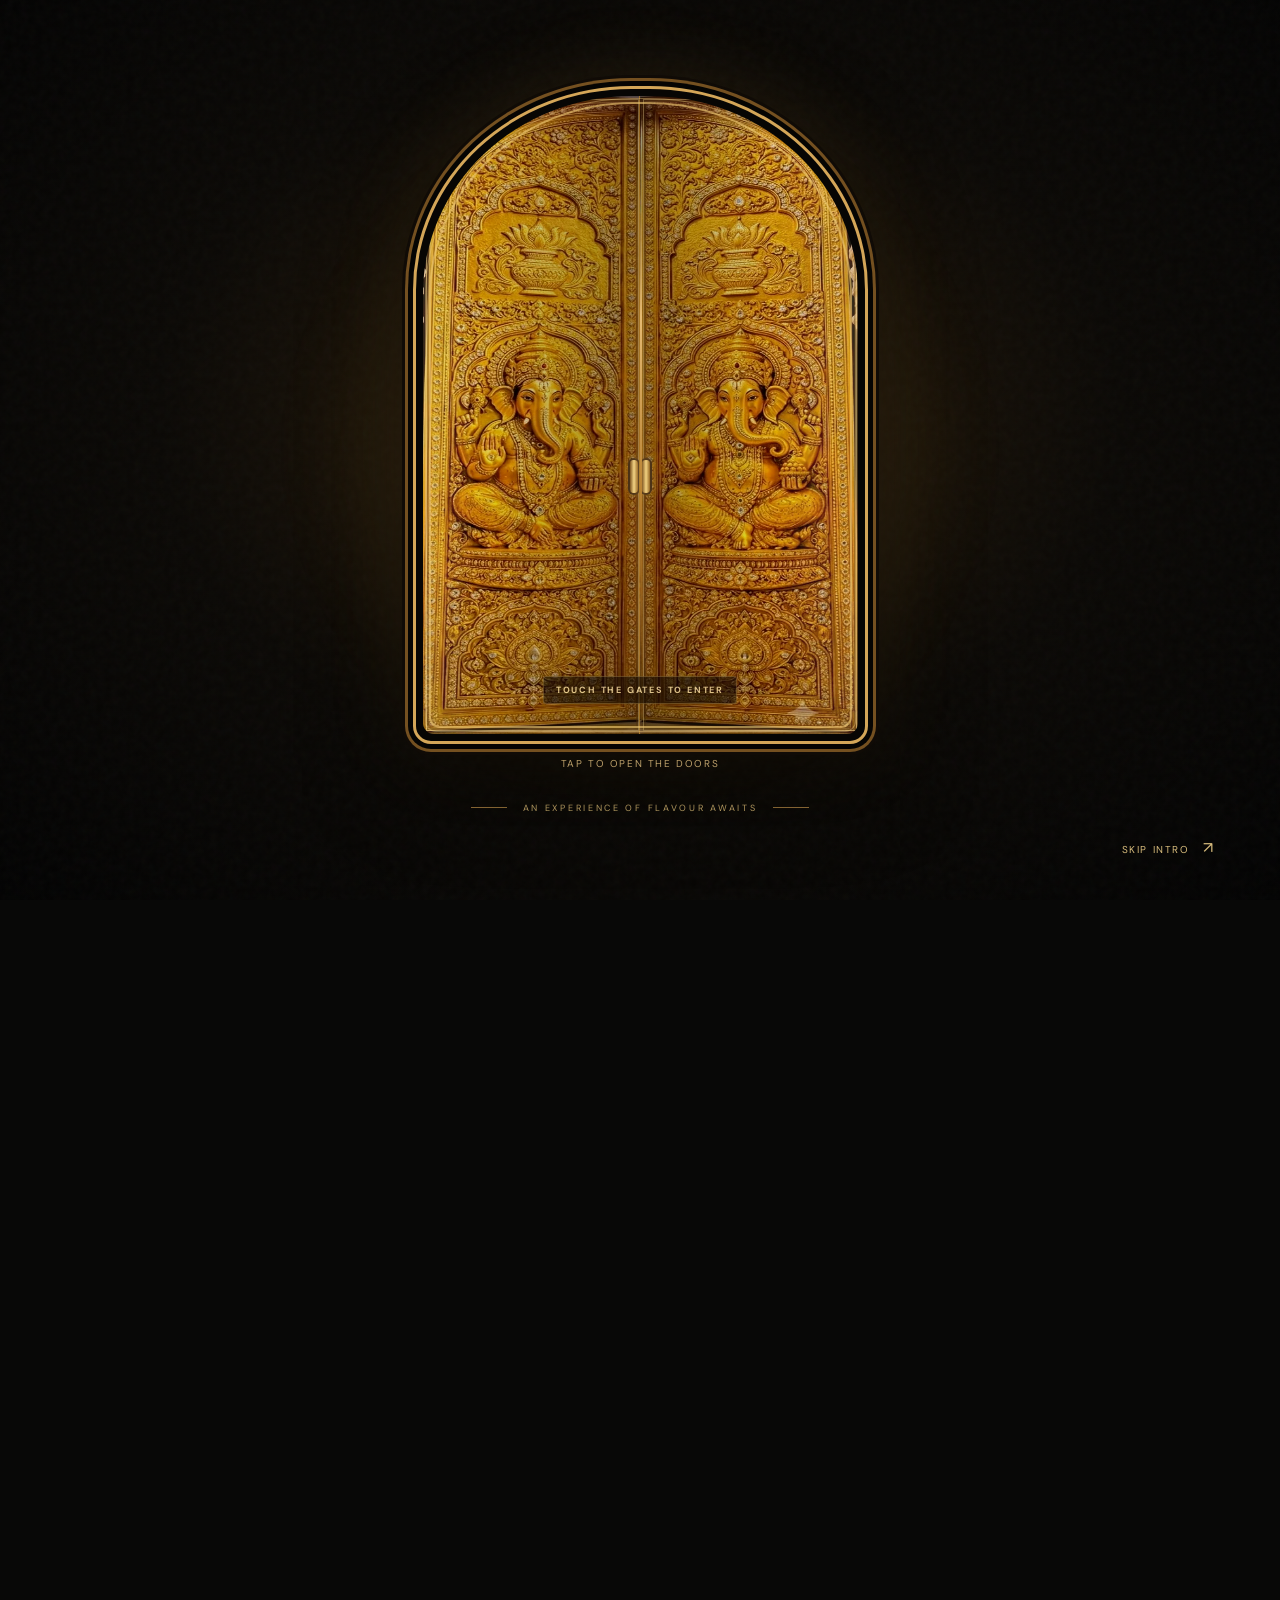
==== commit 5daa4013: "Add files via upload" ====
--- a/index.html
+++ b/index.html
@@ -70,6 +70,7 @@
 
     <main>
       <section class="hero" aria-labelledby="heroTitle">
+        <div class="rasa-doodle-layer rasa-doodle-layer--hero" aria-hidden="true"></div>
         <div class="hero-grain" aria-hidden="true"></div>
         <div class="hero-intro-line"><span>INDIAN KITCHEN &amp; BAR</span><span>THE ART OF SHARING</span></div>
         <div class="hero-copy">
@@ -94,6 +95,7 @@
       <div class="ticker" aria-hidden="true"><div class="ticker-track">SPICE • SOUL • STORIES • GOOD FOOD • WARM HEARTS • SPICE • SOUL • STORIES • GOOD FOOD • WARM HEARTS • &nbsp; SPICE • SOUL • STORIES • GOOD FOOD • WARM HEARTS •</div></div>
 
       <section id="story" class="story section-light" aria-labelledby="storyTitle">
+        <div class="rasa-doodle-layer rasa-doodle-layer--story" aria-hidden="true"></div>
         <div class="story-photo-group reveal">
           <div class="story-arch-photo image-frame" data-rasa-border="arch"><img src="https://images.unsplash.com/photo-1603894584373-5ac82b2ae398?auto=format&amp;fit=crop&amp;w=1000&amp;q=85" loading="lazy" alt="Indian curry served with aromatic spices" /></div>
           <div class="story-small-photo image-frame" data-rasa-border="rect"><img src="https://images.unsplash.com/photo-1601050690597-df0568f70950?auto=format&amp;fit=crop&amp;w=800&amp;q=80" loading="lazy" alt="Freshly prepared Indian food" /></div>
@@ -129,6 +131,7 @@
       </section>
 
       <section id="menu" class="menu-section" aria-labelledby="menuTitle">
+        <div class="rasa-doodle-layer rasa-doodle-layer--menu" aria-hidden="true"></div>
         <div class="section-heading reveal">
           <div><p class="eyebrow">02 / FROM OUR TABLE</p><h2 id="menuTitle">A taste of <em>India.</em></h2></div>
           <p>Bold spices. Timeless recipes. Dishes to discover and share. Explore a selection inspired by the many flavours of India.</p>
@@ -171,6 +174,7 @@
       </section>
 
       <section id="kitchen" class="kitchen-section" aria-labelledby="kitchenTitle">
+        <div class="rasa-doodle-layer rasa-doodle-layer--kitchen" aria-hidden="true"></div>
         <div class="kitchen-photos reveal">
           <div class="kitchen-photo kitchen-photo-main image-frame" data-rasa-border="rect"><img src="https://images.unsplash.com/photo-1577219491135-ce391730fb2c?auto=format&amp;fit=crop&amp;w=1100&amp;q=85" loading="lazy" alt="Chef preparing food in a professional kitchen" /></div>
           <div class="kitchen-photo kitchen-photo-side image-frame" data-rasa-border="rect"><img src="https://images.unsplash.com/photo-1551218808-94e220e084d2?auto=format&amp;fit=crop&amp;w=900&amp;q=85" loading="lazy" alt="Chef carefully plating a dish" /></div>
@@ -186,6 +190,7 @@
       </section>
 
       <section id="ambience" class="ambience-section" aria-labelledby="ambienceTitle">
+        <div class="rasa-doodle-layer rasa-doodle-layer--ambience" aria-hidden="true"></div>
         <div class="section-heading section-heading--center reveal"><p class="eyebrow">04 / STAY A WHILE</p><h2 id="ambienceTitle">A space to <em>belong.</em></h2><p>Warm light, good conversation, an unhurried evening. Discover the atmosphere we love.</p></div>
         <div class="ambience-grid">
           <button type="button" class="gallery-item gallery-item--wide reveal" data-image="https://images.unsplash.com/photo-1517248135467-4c7edcad34c4?auto=format&amp;fit=crop&amp;w=1600&amp;q=85" data-caption="Warm evenings at RASA" aria-label="View warm restaurant dining area image" data-rasa-border="rect"><img src="https://images.unsplash.com/photo-1517248135467-4c7edcad34c4?auto=format&amp;fit=crop&amp;w=1300&amp;q=80" loading="lazy" alt="Warmly lit restaurant dining room" /><span>THE DINING ROOM ↗</span></button>
@@ -198,6 +203,7 @@
       <section class="invitation-section" aria-label="RASA dining experience"><div class="invitation-overlay"></div><div class="invitation-content reveal"><p class="eyebrow">A MOMENT WORTH SAVOURING</p><h2>Come hungry.<br /><em>Leave happy.</em></h2><p>Weekday lunches, long conversations, special evenings — there's always room for one more story around the table.</p><a href="#reserve" class="button button-gold">PLAN YOUR VISIT <span>↗</span></a></div></section>
 
       <section id="reserve" class="reserve-section" aria-labelledby="reserveTitle">
+        <div class="rasa-doodle-layer rasa-doodle-layer--reserve" aria-hidden="true"></div>
         <div class="reserve-left reveal"><p class="eyebrow">05 / FIND YOUR PLACE</p><h2 id="reserveTitle">Your table <em>awaits.</em></h2><p>Come for the flavour. Stay for the feeling. Send us a table enquiry and begin your RASA experience.</p><div class="reserve-ornament reserve-lamp" aria-hidden="true"><img src="assets/brass-deepam.svg" alt="" /></div></div>
         <div class="reserve-right reveal">
           <div class="reserve-small-title">TABLE ENQUIRY <span>✧</span></div>
@@ -215,6 +221,7 @@
     </main>
 
     <footer class="footer">
+        <div class="rasa-doodle-layer rasa-doodle-layer--footer" aria-hidden="true"></div>
       <div class="footer-top"><div class="footer-brand"><img src="assets/rasa-logo-only.png" alt=""/><span>RASA</span><p>INDIEŠU VIRTUVE UN BĀRS<br />INDIAN KITCHEN &amp; BAR</p></div><div class="footer-col"><h3>EXPLORE</h3><a href="#story">Our Story</a><a href="#menu">Menu</a><a href="#kitchen">Our Kitchen</a><a href="#ambience">The Space</a></div><div class="footer-col"><h3>OPENING HOURS</h3><p>Monday – Saturday<br /><strong>12:00 – 00:00</strong></p><p>Sunday<br /><strong>12:00 – 22:00</strong></p></div><div class="footer-col"><h3>VISIT &amp; CONNECT</h3><p>RASA · Indian Kitchen &amp; Bar</p><a id="addressLink" class="configurable-link" href="#reserve" hidden>GET DIRECTIONS ↗</a><a id="phoneLink" class="configurable-link" href="#reserve" hidden>CALL US ↗</a><a id="instagramLink" class="configurable-link" href="#reserve" hidden>INSTAGRAM ↗</a></div></div>
       <div class="footer-bottom"><span>© <span id="currentYear">2026</span> RASA. ALL RIGHTS RESERVED.</span><span>CRAFTED WITH HEART AND SPICE ✧</span><a href="#top">BACK TO TOP ↑</a></div>
     </footer>
--- a/styles.css
+++ b/styles.css
@@ -570,3 +570,74 @@
 @media(max-width:1100px){.nav-brand img{width:39px;height:39px}.brand-wordmark strong{font-size:26px}.brand-wordmark small{font-size:6px}}
 @media(max-width:680px){.nav-brand{gap:7px}.nav-brand img{width:35px;height:35px}.brand-wordmark strong{font-size:23px;letter-spacing:.16em}.brand-wordmark small{font-size:5.8px;letter-spacing:.07em}.heritage-photo-credit{font-size:8px}}
 @media(max-width:375px){.nav-brand img{width:29px;height:29px}.brand-wordmark strong{font-size:19px}.brand-wordmark small{font-size:5px}}
+
+
+/* =============================================================
+   RASA / SOUTH INDIAN LINE-ART DOODLES (2026)
+   Hand-drawn SVG motifs: sikku kolam / muggulu dots, temple ratham,
+   kuthuvilakku, lotus, gopuram, kalash and jasmine floral work.
+   Decorative only; no new JS, no change to original interactions.
+   ============================================================= */
+.hero,.story,.menu-section,.kitchen-section,.ambience-section,.reserve-section,.footer{
+  position:relative;
+  isolation:isolate;
+}
+.rasa-doodle-layer{
+  position:absolute;
+  inset:0;
+  z-index:0;
+  pointer-events:none;
+  user-select:none;
+  opacity:var(--rasa-doodles-opacity,.13);
+  background-image:url("assets/rasa-doodle-pattern.svg");
+  background-repeat:repeat;
+  background-size:clamp(570px,65vw,900px) auto;
+  background-position:center top;
+  -webkit-mask-image:linear-gradient(to bottom,transparent 0%,#000 12%,#000 88%,transparent 100%);
+  mask-image:linear-gradient(to bottom,transparent 0%,#000 12%,#000 88%,transparent 100%);
+}
+/* Keep all content and image-border overlays above the background texture. */
+.hero > :not(.rasa-doodle-layer),
+.story > :not(.rasa-doodle-layer),
+.menu-section > :not(.rasa-doodle-layer),
+.kitchen-section > :not(.rasa-doodle-layer),
+.ambience-section > :not(.rasa-doodle-layer),
+.reserve-section > :not(.rasa-doodle-layer),
+.footer > :not(.rasa-doodle-layer){z-index:1}
+/* Preserve existing image frames and their glow overlays. */
+.hero > .hero-grain{z-index:0}
+.hero{--rasa-doodles-opacity:.085}
+.story{--rasa-doodles-opacity:.11}
+.menu-section{--rasa-doodles-opacity:.15}
+.kitchen-section{--rasa-doodles-opacity:.10}
+.ambience-section{--rasa-doodles-opacity:.13}
+.reserve-section{--rasa-doodles-opacity:.145}
+.footer{--rasa-doodles-opacity:.18}
+/* Hero background currently uses a pseudo-kolam; the new tile complements it. */
+.hero::before{z-index:0}
+/* Individual, discreet hand-drawn corner flourishes instead of bright symbols. */
+.menu-section::after,
+.ambience-section::after,
+.footer::after{
+  content:"";
+  position:absolute;
+  z-index:0;
+  width:clamp(125px,17vw,220px);
+  aspect-ratio:1;
+  background:url("assets/rasa-kolam-corner.svg") center / contain no-repeat;
+  opacity:.14;
+  pointer-events:none;
+}
+.menu-section::after{top:26px;right:2%;transform:rotate(90deg)}
+.ambience-section::after{bottom:20px;left:1%;transform:rotate(-90deg)}
+.footer::after{right:1%;bottom:15px;transform:rotate(180deg)}
+@media(max-width:700px){
+  .rasa-doodle-layer{background-size:530px auto;opacity:var(--rasa-doodles-opacity,.11)}
+  .menu-section::after,.ambience-section::after,.footer::after{width:110px;opacity:.08}
+}
+@media(prefers-reduced-motion:reduce){
+  .rasa-doodle-layer{animation:none;transform:none}
+}
+
+/* Editorial containers stay above the pattern without altering absolute positioning. */
+.story-copy,.section-heading,.menu-filters,.menu-grid,.menu-footnote,.kitchen-copy,.ambience-grid,.reserve-left,.reserve-right,.footer-top,.footer-bottom{position:relative;z-index:1}
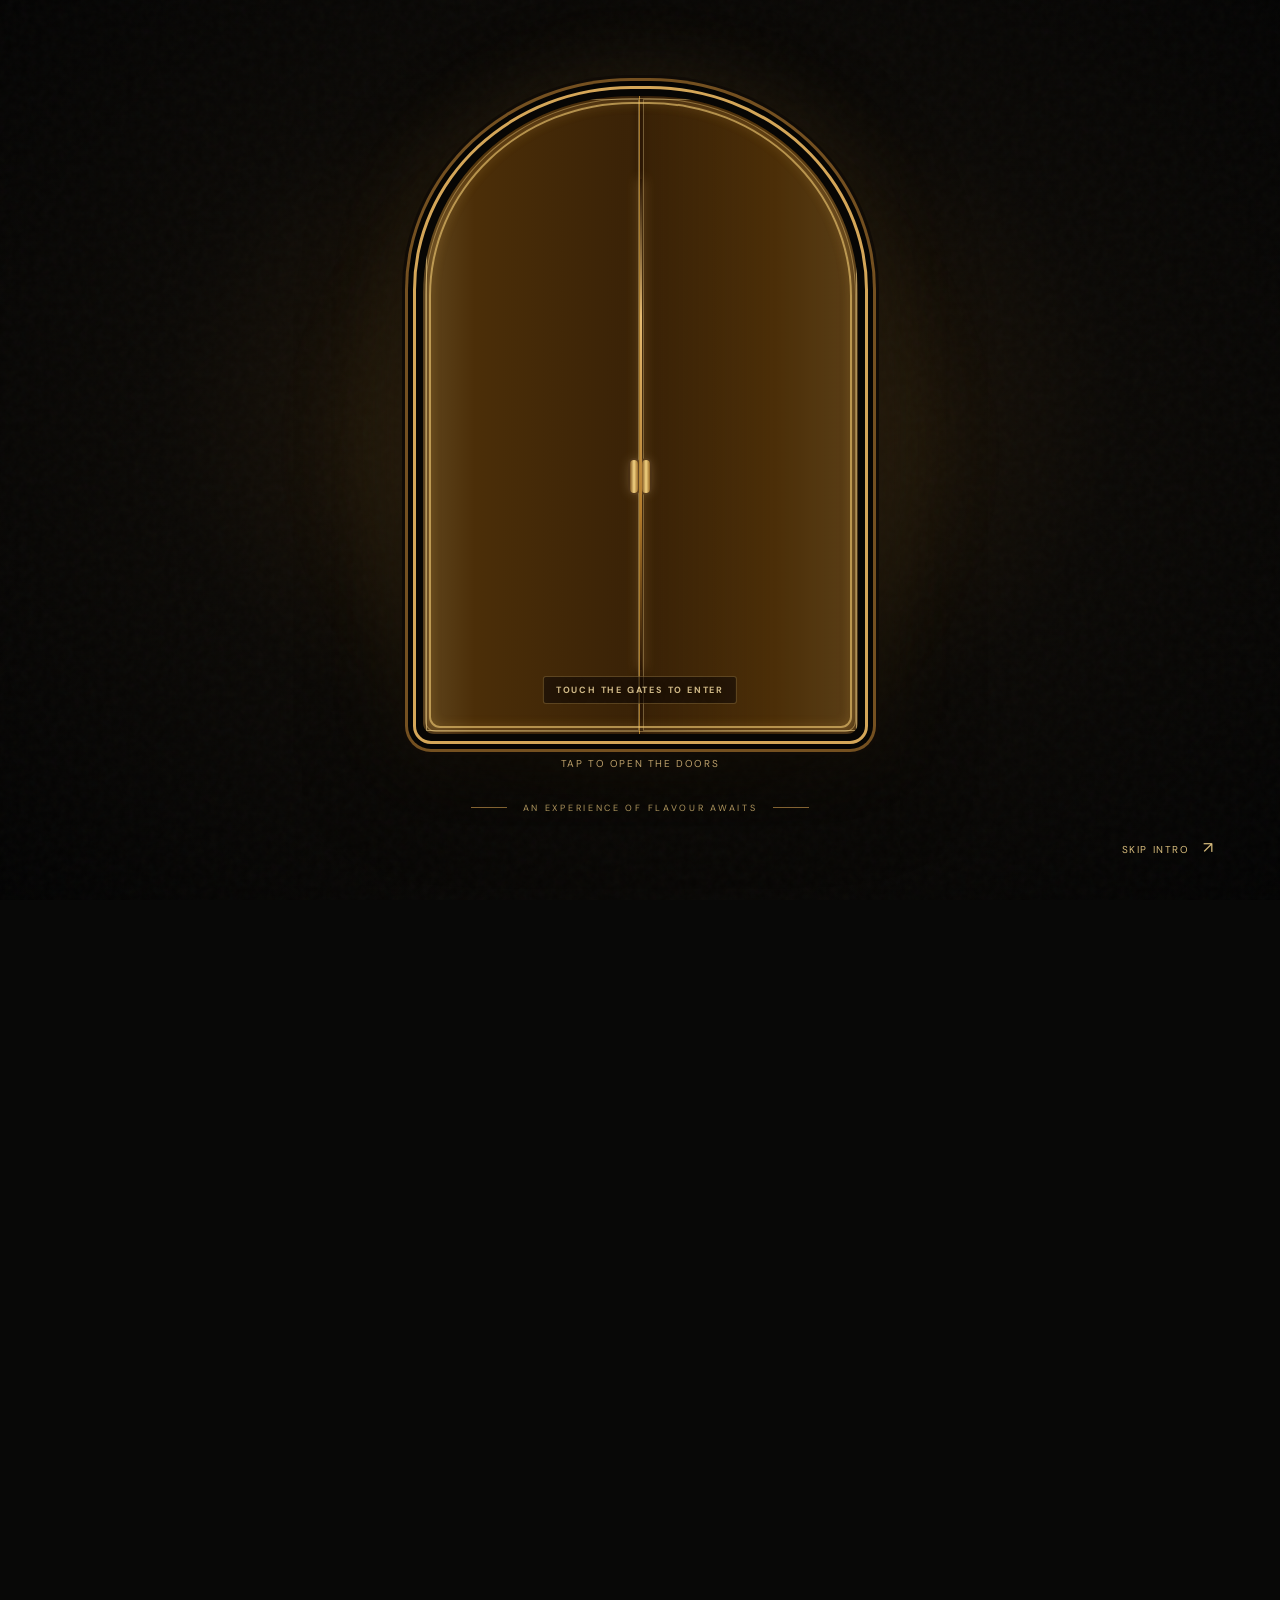
==== commit 2fea3a68: "Add files via upload" ====
--- a/index.html
+++ b/index.html
@@ -1,234 +1,191 @@
 <!DOCTYPE html>
+
 <html lang="en">
 <head>
-  <meta charset="UTF-8" />
-  <meta name="viewport" content="width=device-width, initial-scale=1, viewport-fit=cover" />
-  <meta name="theme-color" content="#080807" />
-  <meta name="description" content="RASA — Indian Kitchen & Bar. Step into an intimate world of Indian flavours, warm hospitality and beautiful evenings." />
-  <meta property="og:title" content="RASA | Indian Kitchen & Bar" />
-  <meta property="og:description" content="A little India. A lot of soul." />
-  <title>RASA — Indian Kitchen & Bar</title>
-  <link rel="icon" href="assets/favicon.svg" type="image/svg+xml" />
-  <link rel="icon" href="assets/favicon-32x32.png" type="image/png" sizes="32x32" />
-  <link rel="icon" href="assets/favicon-16x16.png" type="image/png" sizes="16x16" />
-  <link rel="apple-touch-icon" sizes="180x180" href="assets/apple-touch-icon.png" />
-  <link rel="manifest" href="site.webmanifest" />
-  <link rel="shortcut icon" href="favicon.ico" />
-  <link rel="preconnect" href="https://fonts.googleapis.com" />
-  <link rel="preconnect" href="https://fonts.gstatic.com" crossorigin />
-  <link href="https://fonts.googleapis.com/css2?family=Cormorant+Garamond:wght@400;500;600;700&family=DM+Sans:wght@400;500;600;700&family=Forum&display=swap" rel="stylesheet" />
-  <link rel="stylesheet" href="styles.css" />
-  <!-- Animated perimeter-glow borders are included in styles.css and script.js. -->
-  <script src="script.js" defer></script>
+<meta charset="utf-8"/>
+<meta content="width=device-width, initial-scale=1, viewport-fit=cover" name="viewport"/>
+<meta content="#080807" name="theme-color"/>
+<meta content="RASA — Indian Kitchen &amp; Bar. Step into an intimate world of Indian flavours, warm hospitality and beautiful evenings." name="description"/>
+<meta content="RASA | Indian Kitchen &amp; Bar" property="og:title"/>
+<meta content="A little India. A lot of soul." property="og:description"/>
+<title>RASA — Indian Kitchen &amp; Bar</title>
+<link href="assets/favicon.svg" rel="icon" type="image/svg+xml"/>
+<link href="assets/favicon-32x32.png" rel="icon" sizes="32x32" type="image/png"/>
+<link href="assets/favicon-16x16.png" rel="icon" sizes="16x16" type="image/png"/>
+<link href="assets/apple-touch-icon.png" rel="apple-touch-icon" sizes="180x180"/>
+<link href="site.webmanifest" rel="manifest"/>
+<link href="favicon.ico" rel="shortcut icon"/>
+<link href="https://fonts.googleapis.com" rel="preconnect"/>
+<link crossorigin="" href="https://fonts.gstatic.com" rel="preconnect"/>
+<link href="https://fonts.googleapis.com/css2?family=Cormorant+Garamond:wght@400;500;600;700&amp;family=DM+Sans:wght@400;500;600;700&amp;family=Forum&amp;display=swap" rel="stylesheet"/>
+<link href="styles.css" rel="stylesheet"/>
+<!-- Animated perimeter-glow borders are included in styles.css and script.js. -->
+<script defer="" src="script.js"></script>
 </head>
 <body class="intro-active">
-  <a class="skip-link" href="#story">Skip to content</a>
+<a class="skip-link" href="#story">Skip to content</a>
+<!-- ENTER RASA: real photographic Ganesha relief gold doors based on the provided reference, animated to open. -->
+<div aria-label="Entrance to RASA website" class="experience" id="experience">
+<div aria-hidden="true" class="entrance-glow"></div>
+<div aria-label="Open the doors and enter RASA" class="arch-shell" id="doorTrigger" role="button" tabindex="0">
+<div class="arch-inner">
+<div aria-hidden="true" class="arch-light"></div>
+<div aria-hidden="true" class="door door--left"><div class="door-art door-art--left"></div><span aria-hidden="true" class="door-jewel"></span></div>
+<div aria-hidden="true" class="door door--right"><div class="door-art door-art--right"></div><span aria-hidden="true" class="door-jewel"></span></div>
+<div aria-hidden="true" class="door-seam"></div>
+<div aria-hidden="true" class="door-bottom-label">TOUCH THE GATES TO ENTER</div>
+</div>
+<span class="arch-accessible-label">Tap to open the doors</span>
+</div>
+<div class="entrance-hint"><span class="entrance-hint-line"></span> AN EXPERIENCE OF FLAVOUR AWAITS <span class="entrance-hint-line"></span></div>
+<button class="skip-intro" id="skipIntro" type="button">SKIP INTRO <span aria-hidden="true">↗</span></button>
+</div>
+<!-- Elegant CSS-only logo and lettering animation; no video or canvas. -->
+<div aria-hidden="true" class="particle-scene" id="particleScene">
+<div class="intro-stars" id="introStars"></div>
+<div class="intro-reveal">
+<div class="intro-mark-wrap"><img alt="" class="intro-mark" src="assets/rasa-logo-only.png"/><span class="logo-twinkle logo-twinkle--one"></span><span class="logo-twinkle logo-twinkle--two"></span></div>
+<div aria-label="RASA" class="intro-word"><span>R</span><span>A</span><span>S</span><span>A</span></div>
+<div class="intro-caption">INDIEŠU VIRTUVE UN BĀRS <span class="intro-caption-rule"></span> INDIAN KITCHEN &amp; BAR</div>
+<div class="intro-signature">A LITTLE INDIA · A LOT OF SOUL</div>
+</div>
+</div>
+<div aria-hidden="true" class="transition-flash" id="transitionFlash"></div>
+<div class="site" id="site" inert="">
+<header class="site-header" id="top">
+<a aria-label="RASA home" class="nav-brand" href="#top">
+<img alt="" src="assets/rasa-logo-only.png"/><span class="brand-wordmark"><strong>RASA</strong><small>INDIAN KITCHEN &amp; BAR</small></span>
+</a>
+<nav aria-label="Main navigation" class="primary-nav" id="primaryNav">
+<a href="#story">OUR STORY</a>
+<a href="#menu">THE MENU</a>
 
-  <!-- ENTER RASA: real photographic Ganesha relief gold doors based on the provided reference, animated to open. -->
-  <div id="experience" class="experience" aria-label="Entrance to RASA website">
-    <div class="entrance-glow" aria-hidden="true"></div>
-    <div class="arch-shell" id="doorTrigger" role="button" tabindex="0" aria-label="Open the doors and enter RASA">
-      <div class="arch-inner">
-        <div class="arch-light" aria-hidden="true"></div>
-        <div class="door door--left" aria-hidden="true"><div class="door-art door-art--left"></div><span class="door-jewel" aria-hidden="true"></span></div>
-        <div class="door door--right" aria-hidden="true"><div class="door-art door-art--right"></div><span class="door-jewel" aria-hidden="true"></span></div>
-        <div class="door-seam" aria-hidden="true"></div>
-        <div class="door-bottom-label" aria-hidden="true">TOUCH THE GATES TO ENTER</div>
-      </div>
-      <span class="arch-accessible-label">Tap to open the doors</span>
-    </div>
-    <div class="entrance-hint"><span class="entrance-hint-line"></span> AN EXPERIENCE OF FLAVOUR AWAITS <span class="entrance-hint-line"></span></div>
-    <button id="skipIntro" type="button" class="skip-intro">SKIP INTRO <span aria-hidden="true">↗</span></button>
-  </div>
+<a href="#ambience">THE SPACE</a>
+</nav>
+<a class="nav-reserve" href="#visit">VISIT RASA <span aria-hidden="true">↗</span></a>
+<button aria-controls="primaryNav" aria-expanded="false" aria-label="Open menu" class="menu-toggle" id="menuToggle" type="button"><span></span><span></span></button>
+</header>
+<main>
+<section aria-labelledby="heroTitle" class="hero">
+<div aria-hidden="true" class="rasa-doodle-layer rasa-doodle-layer--hero"></div>
+<div aria-hidden="true" class="hero-grain"></div>
+<div class="hero-intro-line"><span>INDIAN KITCHEN &amp; BAR</span><span>THE ART OF SHARING</span></div>
+<div class="hero-copy">
+<p class="eyebrow hero-eyebrow"><span class="four-point">✦</span> WELCOME TO RASA <span class="four-point">✦</span></p>
+<h1 id="heroTitle">Every flavour<br/>has <em>a story.</em></h1>
+<p class="hero-description">A warm invitation to slow down, share a table, and discover the beautiful soul of Indian cuisine.</p>
+<div class="hero-actions">
+<a class="button button-gold" href="#menu">EXPLORE OUR MENU <span>↗</span></a>
+<a class="text-link" href="#story">DISCOVER RASA <span>→</span></a>
+</div>
+</div>
+<div class="hero-visual">
+<div class="hero-visual-arch" data-rasa-border="arch">
+<img alt="A vibrant spread of Indian dishes and spices" fetchpriority="high" src="https://images.unsplash.com/photo-1546833999-b9f581a1996d?auto=format&amp;fit=crop&amp;w=1400&amp;q=85"/>
+</div>
+<div class="hero-seal hero-seal--brand"><img alt="RASA Indian Kitchen &amp; Bar — original black-and-gold arched brand design" decoding="async" src="assets/rasa-hero-brand-panel.png"/></div>
+<div class="hero-image-credit">THE JOY OF GOOD FOOD</div>
+</div>
+<div class="hero-bottom"><span>01 / THE WELCOME</span><a href="#story">SCROLL TO DISCOVER <span aria-hidden="true">↓</span></a><span>ROOTED IN FLAVOUR</span></div>
+</section>
+<div aria-hidden="true" class="ticker"><div class="ticker-track">SPICE • SOUL • STORIES • GOOD FOOD • WARM HEARTS • SPICE • SOUL • STORIES • GOOD FOOD • WARM HEARTS •   SPICE • SOUL • STORIES • GOOD FOOD • WARM HEARTS •</div></div>
+<section aria-labelledby="storyTitle" class="story section-light" id="story">
+<div aria-hidden="true" class="rasa-doodle-layer rasa-doodle-layer--story"></div>
+<div class="story-photo-group reveal">
+<div class="story-arch-photo image-frame" data-rasa-border="arch"><img alt="Indian curry served with aromatic spices" loading="lazy" src="https://images.unsplash.com/photo-1603894584373-5ac82b2ae398?auto=format&amp;fit=crop&amp;w=1000&amp;q=85"/></div>
 
-  <!-- Elegant CSS-only logo and lettering animation; no video or canvas. -->
-  <div id="particleScene" class="particle-scene" aria-hidden="true">
-    <div id="introStars" class="intro-stars"></div>
-    <div class="intro-reveal">
-      <div class="intro-mark-wrap"><img class="intro-mark" src="assets/rasa-logo-only.png" alt="" /><span class="logo-twinkle logo-twinkle--one"></span><span class="logo-twinkle logo-twinkle--two"></span></div>
-      <div class="intro-word" aria-label="RASA"><span>R</span><span>A</span><span>S</span><span>A</span></div>
-      <div class="intro-caption">INDIEŠU VIRTUVE UN BĀRS <span class="intro-caption-rule"></span> INDIAN KITCHEN &amp; BAR</div>
-      <div class="intro-signature">A LITTLE INDIA · A LOT OF SOUL</div>
-    </div>
-  </div>
-  <div id="transitionFlash" class="transition-flash" aria-hidden="true"></div>
 
-  <div id="site" class="site" inert>
-    <header class="site-header" id="top">
-      <a href="#top" class="nav-brand" aria-label="RASA home">
-        <img src="assets/rasa-logo-only.png" alt="" /><span class="brand-wordmark"><strong>RASA</strong><small>INDIAN KITCHEN &amp; BAR</small></span>
-      </a>
-      <nav id="primaryNav" class="primary-nav" aria-label="Main navigation">
-        <a href="#story">OUR STORY</a>
-        <a href="#menu">THE MENU</a>
-        <a href="#kitchen">OUR KITCHEN</a>
-        <a href="#ambience">THE SPACE</a>
-      </nav>
-      <a href="#reserve" class="nav-reserve">BOOK A TABLE <span aria-hidden="true">↗</span></a>
-      <button id="menuToggle" class="menu-toggle" type="button" aria-label="Open menu" aria-expanded="false" aria-controls="primaryNav"><span></span><span></span></button>
-    </header>
+</div>
+<div class="story-copy reveal">
+<p class="eyebrow eyebrow-dark">01 / OUR STORY <span class="tiny-diamond">◆</span> WITH LOVE, RASA</p>
+<h2 id="storyTitle">More than a meal.<br/><em>A feeling.</em></h2>
+<div class="ornament-rule"><span>✧</span></div>
+<p class="lead">In India, the best moments often begin around a table.</p>
+<p>At RASA, we celebrate that beautiful ritual — the familiar fragrance of spices, food made to share, and the joy of staying just a little longer.</p>
+<p>From comforting classics to vibrant new favourites, every plate is an invitation to gather, savour and feel at home.</p>
+<a class="underlined-link" href="#ambience">EXPLORE THE RASA ATMOSPHERE <span>↗</span></a>
+</div>
+</section>
+<aside aria-label="South Indian craft details" class="heritage-detail">
+<div class="heritage-art" data-rasa-border="rect"><img alt="Watercolour illustration of traditional South Indian temple architecture and gopurams" height="247" loading="lazy" src="assets/south-indian-temples-art.jpg" width="735"/></div>
+<div class="heritage-detail-copy">
+<span class="heritage-eyebrow">INSPIRED BY SOUTH INDIAN HERITAGE</span>
+<p>A glimpse of the South.</p>
+<span>Temple forms, intricate heritage and the timeless spirit of welcome.</span>
 
-    <main>
-      <section class="hero" aria-labelledby="heroTitle">
-        <div class="rasa-doodle-layer rasa-doodle-layer--hero" aria-hidden="true"></div>
-        <div class="hero-grain" aria-hidden="true"></div>
-        <div class="hero-intro-line"><span>INDIAN KITCHEN &amp; BAR</span><span>THE ART OF SHARING</span></div>
-        <div class="hero-copy">
-          <p class="eyebrow hero-eyebrow"><span class="four-point">✦</span> WELCOME TO RASA <span class="four-point">✦</span></p>
-          <h1 id="heroTitle">Every flavour<br />has <em>a story.</em></h1>
-          <p class="hero-description">A warm invitation to slow down, share a table, and discover the beautiful soul of Indian cuisine.</p>
-          <div class="hero-actions">
-            <a class="button button-gold" href="#menu">EXPLORE OUR MENU <span>↗</span></a>
-            <a class="text-link" href="#story">DISCOVER RASA <span>→</span></a>
-          </div>
-        </div>
-        <div class="hero-visual">
-          <div class="hero-visual-arch" data-rasa-border="arch">
-            <img src="https://images.unsplash.com/photo-1546833999-b9f581a1996d?auto=format&amp;fit=crop&amp;w=1400&amp;q=85" alt="A vibrant spread of Indian dishes and spices" fetchpriority="high" />
-          </div>
-          <div class="hero-seal"><span>RASA</span><small>MADE TO BE SHARED</small></div>
-          <div class="hero-image-credit">THE JOY OF GOOD FOOD</div>
-        </div>
-        <div class="hero-bottom"><span>01 / THE WELCOME</span><a href="#story">SCROLL TO DISCOVER <span aria-hidden="true">↓</span></a><span>ROOTED IN FLAVOUR</span></div>
-      </section>
+</div>
+<img alt="" aria-hidden="true" class="heritage-kolam" src="assets/kolam-corner.svg"/>
+</aside>
+<section aria-label="Our philosophy" class="quote-section">
+<div aria-hidden="true" class="quote-leaf quote-lamp"><img alt="" src="assets/brass-deepam.svg"/></div>
+<span class="eyebrow">THE SPIRIT OF RASA</span>
+<blockquote>“Food is the <em>language</em> of love.<br/>At RASA, everyone belongs.”</blockquote>
+<span aria-hidden="true" class="quote-ornament">❈</span>
+</section>
+<section aria-labelledby="menuTitle" class="menu-section" id="menu">
+<div aria-hidden="true" class="rasa-doodle-layer rasa-doodle-layer--menu"></div>
+<div class="section-heading reveal">
+<div><p class="eyebrow">02 / FROM OUR TABLE</p><h2 id="menuTitle">A taste of <em>India.</em></h2></div>
+<p>Bold spices. Timeless recipes. Dishes to discover and share. Explore a selection inspired by the many flavours of India.</p>
+</div>
+<div aria-label="Filter dishes" class="menu-filters reveal" role="group">
+<button aria-pressed="true" class="filter-btn active" data-filter="all" type="button">ALL DISHES</button>
+<button aria-pressed="false" class="filter-btn" data-filter="signature" type="button">SIGNATURES</button>
+<button aria-pressed="false" class="filter-btn" data-filter="vegetarian" type="button">VEGETARIAN</button>
+<button aria-pressed="false" class="filter-btn" data-filter="tandoor" type="button">TANDOOR &amp; BREADS</button>
+</div>
+<!-- DEMO DISHES: Replace names, descriptions and photos with RASA's confirmed menu before publishing. -->
+<div class="menu-grid" id="menuGrid">
+<article class="dish-card reveal" data-category="signature">
+<div class="dish-image image-frame" data-rasa-border="rect"><img alt="Fragrant Indian biryani served with spices" loading="lazy" src="https://images.unsplash.com/photo-1563379091339-03246963d96c?auto=format&amp;fit=crop&amp;w=1000&amp;q=80"/><span class="dish-number">01</span></div>
+<div class="dish-meta"><span>RICE &amp; TRADITION</span><span>✧</span></div><h3>Hyderabadi Biryani</h3><p>Fragrant rice, warm spices and layers of flavour.</p>
+</article>
+<article class="dish-card reveal" data-category="signature">
+<div class="dish-image image-frame" data-rasa-border="rect"><img alt="Creamy Indian curry" loading="lazy" src="https://images.unsplash.com/photo-1603894584373-5ac82b2ae398?auto=format&amp;fit=crop&amp;w=1000&amp;q=80"/><span class="dish-number">02</span></div>
+<div class="dish-meta"><span>A COMFORTING CLASSIC</span><span>✧</span></div><h3>Butter Chicken</h3><p>Tender chicken in a rich tomato and butter sauce.</p>
+</article>
+<article class="dish-card reveal" data-category="vegetarian">
+<div class="dish-image image-frame" data-rasa-border="rect"><img alt="Paneer in spiced sauce" loading="lazy" src="https://images.unsplash.com/photo-1631452180519-c014fe946bc7?auto=format&amp;fit=crop&amp;w=1000&amp;q=80"/><span class="dish-number">03</span></div>
+<div class="dish-meta"><span>VEGETARIAN FAVOURITE</span><span>✧</span></div><h3>Paneer Masala</h3><p>Soft paneer, aromatic spices and a silky gravy.</p>
+</article>
+<article class="dish-card reveal" data-category="tandoor signature">
+<div class="dish-image image-frame" data-rasa-border="rect"><img alt="Grilled chicken tikka with herbs" loading="lazy" src="https://images.unsplash.com/photo-1599487488170-d11ec9c172f0?auto=format&amp;fit=crop&amp;w=1000&amp;q=80"/><span class="dish-number">04</span></div>
+<div class="dish-meta"><span>FRESH FROM THE FIRE</span><span>✧</span></div><h3>Tandoori Tikka</h3><p>Smoky, spiced bites with a bright, tangy finish.</p>
+</article>
+<article class="dish-card reveal" data-category="vegetarian">
+<div class="dish-image image-frame" data-rasa-border="rect"><img alt="Golden South Indian dosa with accompaniments" loading="lazy" src="https://images.unsplash.com/photo-1589301760014-d929f3979dbc?auto=format&amp;fit=crop&amp;w=1000&amp;q=80"/><span class="dish-number">05</span></div>
+<div class="dish-meta"><span>SOUTH INDIAN SOUL</span><span>✧</span></div><h3>Golden Masala Dosa</h3><p>Crisp, golden dosa with a savoury potato filling.</p>
+</article>
+<article class="dish-card reveal" data-category="tandoor vegetarian">
+<div class="dish-image image-frame" data-rasa-border="rect"><img alt="Warm traditional flatbread" loading="lazy" src="https://images.unsplash.com/photo-1610057099443-fde8c4d50f91?auto=format&amp;fit=crop&amp;w=1000&amp;q=80"/><span class="dish-number">06</span></div>
+<div class="dish-meta"><span>PERFECT FOR SHARING</span><span>✧</span></div><h3>Garlic Naan</h3><p>Soft, golden bread finished with garlic and herbs.</p>
+</article>
+</div>
+<p class="menu-footnote">A glimpse of the flavours we love. Please ask our team for the current menu and allergen information.</p>
+<a class="button button-outline-gold" href="#visit">PLAN YOUR VISIT <span>↗</span></a>
+</section>
 
-      <div class="ticker" aria-hidden="true"><div class="ticker-track">SPICE • SOUL • STORIES • GOOD FOOD • WARM HEARTS • SPICE • SOUL • STORIES • GOOD FOOD • WARM HEARTS • &nbsp; SPICE • SOUL • STORIES • GOOD FOOD • WARM HEARTS •</div></div>
+<section aria-labelledby="ambienceTitle" class="ambience-section" id="ambience">
+<div aria-hidden="true" class="rasa-doodle-layer rasa-doodle-layer--ambience"></div>
+<div class="section-heading section-heading--center reveal"><p class="eyebrow">03 / STAY A WHILE</p><h2 id="ambienceTitle">A space to <em>belong.</em></h2><p>Warm light, good conversation, an unhurried evening. Discover the atmosphere we love.</p></div>
+<div class="ambience-grid">
+<button aria-label="View warm restaurant dining area image" class="gallery-item gallery-item--wide reveal" data-caption="Warm evenings at RASA" data-image="https://images.unsplash.com/photo-1517248135467-4c7edcad34c4?auto=format&amp;fit=crop&amp;w=1600&amp;q=85" data-rasa-border="rect" type="button"><img alt="Warmly lit restaurant dining room" loading="lazy" src="https://images.unsplash.com/photo-1517248135467-4c7edcad34c4?auto=format&amp;fit=crop&amp;w=1300&amp;q=80"/><span>THE DINING ROOM ↗</span></button>
+<button aria-label="View candlelit dining image" class="gallery-item reveal" data-caption="Made for memorable evenings" data-image="https://images.unsplash.com/photo-1414235077428-338989a2e8c0?auto=format&amp;fit=crop&amp;w=1400&amp;q=85" data-rasa-border="rect" type="button"><img alt="Romantic candlelit dining setting" loading="lazy" src="https://images.unsplash.com/photo-1414235077428-338989a2e8c0?auto=format&amp;fit=crop&amp;w=850&amp;q=80"/><span>THE DETAILS ↗</span></button>
+<button aria-label="View intimate bar image" class="gallery-item reveal" data-caption="A beautiful place to unwind" data-image="https://images.unsplash.com/photo-1559339352-11d035aa65de?auto=format&amp;fit=crop&amp;w=1400&amp;q=85" data-rasa-border="rect" type="button"><img alt="Intimate bar and restaurant interior" loading="lazy" src="https://images.unsplash.com/photo-1559339352-11d035aa65de?auto=format&amp;fit=crop&amp;w=850&amp;q=80"/><span>THE BAR ↗</span></button>
+</div>
+<p class="gallery-note">Photography shows real dining interiors as styling references, not RASA premises. Replace with your own restaurant photographs before launch.</p>
+</section>
+<section aria-label="RASA dining experience" class="invitation-section"><div class="invitation-overlay"></div><div class="invitation-content reveal"><p class="eyebrow">A MOMENT WORTH SAVOURING</p><h2>Come hungry.<br/><em>Leave happy.</em></h2><p>Weekday lunches, long conversations, special evenings — there's always room for one more story around the table.</p><a class="button button-gold" href="#visit">PLAN YOUR VISIT <span>↗</span></a></div></section>
 
-      <section id="story" class="story section-light" aria-labelledby="storyTitle">
-        <div class="rasa-doodle-layer rasa-doodle-layer--story" aria-hidden="true"></div>
-        <div class="story-photo-group reveal">
-          <div class="story-arch-photo image-frame" data-rasa-border="arch"><img src="https://images.unsplash.com/photo-1603894584373-5ac82b2ae398?auto=format&amp;fit=crop&amp;w=1000&amp;q=85" loading="lazy" alt="Indian curry served with aromatic spices" /></div>
-          <div class="story-small-photo image-frame" data-rasa-border="rect"><img src="https://images.unsplash.com/photo-1601050690597-df0568f70950?auto=format&amp;fit=crop&amp;w=800&amp;q=80" loading="lazy" alt="Freshly prepared Indian food" /></div>
-          <span class="story-photo-caption">A FEAST FOR ALL THE SENSES</span>
-        </div>
-        <div class="story-copy reveal">
-          <p class="eyebrow eyebrow-dark">01 / OUR STORY <span class="tiny-diamond">◆</span> WITH LOVE, RASA</p>
-          <h2 id="storyTitle">More than a meal.<br /><em>A feeling.</em></h2>
-          <div class="ornament-rule"><span>✧</span></div>
-          <p class="lead">In India, the best moments often begin around a table.</p>
-          <p>At RASA, we celebrate that beautiful ritual — the familiar fragrance of spices, food made to share, and the joy of staying just a little longer.</p>
-          <p>From comforting classics to vibrant new favourites, every plate is an invitation to gather, savour and feel at home.</p>
-          <a href="#kitchen" class="underlined-link">MEET THE HEART OF OUR KITCHEN <span>↗</span></a>
-        </div>
-      </section>
-
-      <aside class="heritage-detail" aria-label="South Indian craft details">
-        <div class="heritage-art" data-rasa-border="rect"><img src="https://upload.wikimedia.org/wikipedia/commons/thumb/f/f1/Nataraja_statue_in_Bronze.jpg/960px-Nataraja_statue_in_Bronze.jpg" alt="Photograph of a historic South Indian bronze Nataraja sculpture at the Salar Jung Museum" loading="lazy" /></div>
-        <div class="heritage-detail-copy">
-          <span class="heritage-eyebrow">INSPIRED BY SOUTH INDIAN HERITAGE</span>
-          <p>Tradition in every detail.</p>
-          <span>Warm brass, intricate craft and the spirit of gathering.</span>
-          <a class="heritage-photo-credit" href="https://commons.wikimedia.org/wiki/File:Nataraja_statue_in_Bronze.jpg" target="_blank" rel="noopener noreferrer">PHOTO: NATASHA KHAITAN / WIKIMEDIA COMMONS · CC BY-SA 4.0 ↗</a>
-        </div>
-        <img class="heritage-kolam" src="assets/kolam-corner.svg" alt="" aria-hidden="true" />
-      </aside>
-
-      <section class="quote-section" aria-label="Our philosophy">
-        <div class="quote-leaf quote-lamp" aria-hidden="true"><img src="assets/brass-deepam.svg" alt="" /></div>
-        <span class="eyebrow">THE SPIRIT OF RASA</span>
-        <blockquote>“Food is the <em>language</em> of love.<br />At RASA, everyone belongs.”</blockquote>
-        <span class="quote-ornament" aria-hidden="true">❈</span>
-      </section>
-
-      <section id="menu" class="menu-section" aria-labelledby="menuTitle">
-        <div class="rasa-doodle-layer rasa-doodle-layer--menu" aria-hidden="true"></div>
-        <div class="section-heading reveal">
-          <div><p class="eyebrow">02 / FROM OUR TABLE</p><h2 id="menuTitle">A taste of <em>India.</em></h2></div>
-          <p>Bold spices. Timeless recipes. Dishes to discover and share. Explore a selection inspired by the many flavours of India.</p>
-        </div>
-        <div class="menu-filters reveal" role="group" aria-label="Filter dishes">
-          <button type="button" class="filter-btn active" data-filter="all" aria-pressed="true">ALL DISHES</button>
-          <button type="button" class="filter-btn" data-filter="signature" aria-pressed="false">SIGNATURES</button>
-          <button type="button" class="filter-btn" data-filter="vegetarian" aria-pressed="false">VEGETARIAN</button>
-          <button type="button" class="filter-btn" data-filter="tandoor" aria-pressed="false">TANDOOR &amp; BREADS</button>
-        </div>
-        <!-- DEMO DISHES: Replace names, descriptions and photos with RASA's confirmed menu before publishing. -->
-        <div id="menuGrid" class="menu-grid">
-          <article class="dish-card reveal" data-category="signature">
-            <div class="dish-image image-frame" data-rasa-border="rect"><img src="https://images.unsplash.com/photo-1563379091339-03246963d96c?auto=format&amp;fit=crop&amp;w=1000&amp;q=80" loading="lazy" alt="Fragrant Indian biryani served with spices" /><span class="dish-number">01</span></div>
-            <div class="dish-meta"><span>RICE &amp; TRADITION</span><span>✧</span></div><h3>Hyderabadi Biryani</h3><p>Fragrant rice, warm spices and layers of flavour.</p>
-          </article>
-          <article class="dish-card reveal" data-category="signature">
-            <div class="dish-image image-frame" data-rasa-border="rect"><img src="https://images.unsplash.com/photo-1603894584373-5ac82b2ae398?auto=format&amp;fit=crop&amp;w=1000&amp;q=80" loading="lazy" alt="Creamy Indian curry" /><span class="dish-number">02</span></div>
-            <div class="dish-meta"><span>A COMFORTING CLASSIC</span><span>✧</span></div><h3>Butter Chicken</h3><p>Tender chicken in a rich tomato and butter sauce.</p>
-          </article>
-          <article class="dish-card reveal" data-category="vegetarian">
-            <div class="dish-image image-frame" data-rasa-border="rect"><img src="https://images.unsplash.com/photo-1631452180519-c014fe946bc7?auto=format&amp;fit=crop&amp;w=1000&amp;q=80" loading="lazy" alt="Paneer in spiced sauce" /><span class="dish-number">03</span></div>
-            <div class="dish-meta"><span>VEGETARIAN FAVOURITE</span><span>✧</span></div><h3>Paneer Masala</h3><p>Soft paneer, aromatic spices and a silky gravy.</p>
-          </article>
-          <article class="dish-card reveal" data-category="tandoor signature">
-            <div class="dish-image image-frame" data-rasa-border="rect"><img src="https://images.unsplash.com/photo-1599487488170-d11ec9c172f0?auto=format&amp;fit=crop&amp;w=1000&amp;q=80" loading="lazy" alt="Grilled chicken tikka with herbs" /><span class="dish-number">04</span></div>
-            <div class="dish-meta"><span>FRESH FROM THE FIRE</span><span>✧</span></div><h3>Tandoori Tikka</h3><p>Smoky, spiced bites with a bright, tangy finish.</p>
-          </article>
-          <article class="dish-card reveal" data-category="vegetarian">
-            <div class="dish-image image-frame" data-rasa-border="rect"><img src="https://images.unsplash.com/photo-1589301760014-d929f3979dbc?auto=format&amp;fit=crop&amp;w=1000&amp;q=80" loading="lazy" alt="Golden South Indian dosa with accompaniments" /><span class="dish-number">05</span></div>
-            <div class="dish-meta"><span>SOUTH INDIAN SOUL</span><span>✧</span></div><h3>Golden Masala Dosa</h3><p>Crisp, golden dosa with a savoury potato filling.</p>
-          </article>
-          <article class="dish-card reveal" data-category="tandoor vegetarian">
-            <div class="dish-image image-frame" data-rasa-border="rect"><img src="https://images.unsplash.com/photo-1610057099443-fde8c4d50f91?auto=format&amp;fit=crop&amp;w=1000&amp;q=80" loading="lazy" alt="Warm traditional flatbread" /><span class="dish-number">06</span></div>
-            <div class="dish-meta"><span>PERFECT FOR SHARING</span><span>✧</span></div><h3>Garlic Naan</h3><p>Soft, golden bread finished with garlic and herbs.</p>
-          </article>
-        </div>
-        <p class="menu-footnote">A glimpse of the flavours we love. Please ask our team for the current menu and allergen information.</p>
-        <a href="#reserve" class="button button-outline-gold">ENQUIRE ABOUT A TABLE <span>↗</span></a>
-      </section>
-
-      <section id="kitchen" class="kitchen-section" aria-labelledby="kitchenTitle">
-        <div class="rasa-doodle-layer rasa-doodle-layer--kitchen" aria-hidden="true"></div>
-        <div class="kitchen-photos reveal">
-          <div class="kitchen-photo kitchen-photo-main image-frame" data-rasa-border="rect"><img src="https://images.unsplash.com/photo-1577219491135-ce391730fb2c?auto=format&amp;fit=crop&amp;w=1100&amp;q=85" loading="lazy" alt="Chef preparing food in a professional kitchen" /></div>
-          <div class="kitchen-photo kitchen-photo-side image-frame" data-rasa-border="rect"><img src="https://images.unsplash.com/photo-1551218808-94e220e084d2?auto=format&amp;fit=crop&amp;w=900&amp;q=85" loading="lazy" alt="Chef carefully plating a dish" /></div>
-          <div class="kitchen-label"><span>THE MAGIC</span><strong>Behind<br />every plate.</strong></div>
-        </div>
-        <div class="kitchen-copy reveal">
-          <p class="eyebrow eyebrow-dark">03 / BEHIND THE FLAVOUR</p>
-          <h2 id="kitchenTitle">Crafted with <em>care.</em><br />Served with <em>heart.</em></h2>
-          <p>There is magic in the little things: the slow bloom of a spice, the warmth of the tandoor, the finishing touch just before a dish reaches the table.</p>
-          <p>Our kitchen celebrates all the colour, depth and generosity that make Indian food unforgettable.</p>
-          <div class="kitchen-values"><div><span>01</span> FRESHLY PREPARED</div><div><span>02</span> RICH IN TRADITION</div><div><span>03</span> MADE TO SHARE</div></div>
-        </div>
-      </section>
-
-      <section id="ambience" class="ambience-section" aria-labelledby="ambienceTitle">
-        <div class="rasa-doodle-layer rasa-doodle-layer--ambience" aria-hidden="true"></div>
-        <div class="section-heading section-heading--center reveal"><p class="eyebrow">04 / STAY A WHILE</p><h2 id="ambienceTitle">A space to <em>belong.</em></h2><p>Warm light, good conversation, an unhurried evening. Discover the atmosphere we love.</p></div>
-        <div class="ambience-grid">
-          <button type="button" class="gallery-item gallery-item--wide reveal" data-image="https://images.unsplash.com/photo-1517248135467-4c7edcad34c4?auto=format&amp;fit=crop&amp;w=1600&amp;q=85" data-caption="Warm evenings at RASA" aria-label="View warm restaurant dining area image" data-rasa-border="rect"><img src="https://images.unsplash.com/photo-1517248135467-4c7edcad34c4?auto=format&amp;fit=crop&amp;w=1300&amp;q=80" loading="lazy" alt="Warmly lit restaurant dining room" /><span>THE DINING ROOM ↗</span></button>
-          <button type="button" class="gallery-item reveal" data-image="https://images.unsplash.com/photo-1414235077428-338989a2e8c0?auto=format&amp;fit=crop&amp;w=1400&amp;q=85" data-caption="Made for memorable evenings" aria-label="View candlelit dining image" data-rasa-border="rect"><img src="https://images.unsplash.com/photo-1414235077428-338989a2e8c0?auto=format&amp;fit=crop&amp;w=850&amp;q=80" loading="lazy" alt="Romantic candlelit dining setting" /><span>THE DETAILS ↗</span></button>
-          <button type="button" class="gallery-item reveal" data-image="https://images.unsplash.com/photo-1559339352-11d035aa65de?auto=format&amp;fit=crop&amp;w=1400&amp;q=85" data-caption="A beautiful place to unwind" aria-label="View intimate bar image" data-rasa-border="rect"><img src="https://images.unsplash.com/photo-1559339352-11d035aa65de?auto=format&amp;fit=crop&amp;w=850&amp;q=80" loading="lazy" alt="Intimate bar and restaurant interior" /><span>THE BAR ↗</span></button>
-        </div>
-        <p class="gallery-note">Photography shows real dining interiors as styling references, not RASA premises. Replace with your own restaurant photographs before launch.</p>
-      </section>
-
-      <section class="invitation-section" aria-label="RASA dining experience"><div class="invitation-overlay"></div><div class="invitation-content reveal"><p class="eyebrow">A MOMENT WORTH SAVOURING</p><h2>Come hungry.<br /><em>Leave happy.</em></h2><p>Weekday lunches, long conversations, special evenings — there's always room for one more story around the table.</p><a href="#reserve" class="button button-gold">PLAN YOUR VISIT <span>↗</span></a></div></section>
-
-      <section id="reserve" class="reserve-section" aria-labelledby="reserveTitle">
-        <div class="rasa-doodle-layer rasa-doodle-layer--reserve" aria-hidden="true"></div>
-        <div class="reserve-left reveal"><p class="eyebrow">05 / FIND YOUR PLACE</p><h2 id="reserveTitle">Your table <em>awaits.</em></h2><p>Come for the flavour. Stay for the feeling. Send us a table enquiry and begin your RASA experience.</p><div class="reserve-ornament reserve-lamp" aria-hidden="true"><img src="assets/brass-deepam.svg" alt="" /></div></div>
-        <div class="reserve-right reveal">
-          <div class="reserve-small-title">TABLE ENQUIRY <span>✧</span></div>
-          <!-- No fake booking confirmation. Configure WhatsApp/email in script.js before accepting enquiries. -->
-          <form id="reservationForm" novalidate>
-            <div class="field-pair"><label>YOUR NAME<input id="guestName" name="name" type="text" placeholder="Name" autocomplete="name" required /></label><label>GUESTS<select id="guestCount" name="guests" required><option value="2">2 people</option><option value="1">1 person</option><option value="3">3 people</option><option value="4">4 people</option><option value="5">5 people</option><option value="6">6 people</option><option value="7+">7+ people</option></select></label></div>
-            <div class="field-pair"><label>DATE<input id="bookingDate" name="date" type="date" required /></label><label>TIME<select id="bookingTime" name="time" required><option value="">Select time</option><option>12:00</option><option>12:30</option><option>13:00</option><option>13:30</option><option>14:00</option><option>14:30</option><option>15:00</option><option>15:30</option><option>16:00</option><option>16:30</option><option>17:00</option><option>17:30</option><option>18:00</option><option>18:30</option><option>19:00</option><option>19:30</option><option>20:00</option><option>20:30</option><option>21:00</option><option>21:30</option><option>22:00</option><option>22:30</option><option>23:00</option></select></label></div>
-            <label>YOUR MESSAGE (OPTIONAL)<textarea id="bookingMessage" name="message" rows="3" placeholder="Celebrating something special?"></textarea></label>
-            <button class="button button-gold booking-submit" type="submit">SEND TABLE ENQUIRY <span>↗</span></button>
-            <p class="form-note">An enquiry is not a confirmed reservation. Our team must confirm availability.</p>
-            <p class="form-feedback" id="formFeedback" role="status" aria-live="polite"></p>
-          </form>
-        </div>
-      </section>
-    </main>
-
-    <footer class="footer">
-        <div class="rasa-doodle-layer rasa-doodle-layer--footer" aria-hidden="true"></div>
-      <div class="footer-top"><div class="footer-brand"><img src="assets/rasa-logo-only.png" alt=""/><span>RASA</span><p>INDIEŠU VIRTUVE UN BĀRS<br />INDIAN KITCHEN &amp; BAR</p></div><div class="footer-col"><h3>EXPLORE</h3><a href="#story">Our Story</a><a href="#menu">Menu</a><a href="#kitchen">Our Kitchen</a><a href="#ambience">The Space</a></div><div class="footer-col"><h3>OPENING HOURS</h3><p>Monday – Saturday<br /><strong>12:00 – 00:00</strong></p><p>Sunday<br /><strong>12:00 – 22:00</strong></p></div><div class="footer-col"><h3>VISIT &amp; CONNECT</h3><p>RASA · Indian Kitchen &amp; Bar</p><a id="addressLink" class="configurable-link" href="#reserve" hidden>GET DIRECTIONS ↗</a><a id="phoneLink" class="configurable-link" href="#reserve" hidden>CALL US ↗</a><a id="instagramLink" class="configurable-link" href="#reserve" hidden>INSTAGRAM ↗</a></div></div>
-      <div class="footer-bottom"><span>© <span id="currentYear">2026</span> RASA. ALL RIGHTS RESERVED.</span><span>CRAFTED WITH HEART AND SPICE ✧</span><a href="#top">BACK TO TOP ↑</a></div>
-    </footer>
-    <nav class="mobile-dock" aria-label="Quick links"><a href="#story"><span aria-hidden="true">✧</span> STORY</a><a href="#menu"><span aria-hidden="true">◈</span> MENU</a><a href="#reserve"><span aria-hidden="true">⌑</span> BOOK</a></nav>
-  </div>
-
-  <dialog id="galleryDialog" class="gallery-dialog" aria-label="Photo preview"><button type="button" class="lightbox-close" id="lightboxClose" aria-label="Close photo">×</button><img id="lightboxImage" src="" alt="Expanded ambience photograph" /><p id="lightboxCaption"></p></dialog>
-  <div class="toast" id="siteToast" aria-live="polite" role="status"></div>
+</main>
+<footer class="footer" id="visit">
+<div aria-hidden="true" class="rasa-doodle-layer rasa-doodle-layer--footer"></div>
+<div class="footer-top"><div class="footer-brand"><img alt="" src="assets/rasa-logo-only.png"/><span>RASA</span><p>INDIEŠU VIRTUVE UN BĀRS<br/>INDIAN KITCHEN &amp; BAR</p></div><div class="footer-col"><h3>EXPLORE</h3><a href="#story">Our Story</a><a href="#menu">Menu</a><a href="#ambience">The Space</a></div><div class="footer-col"><h3>OPENING HOURS</h3><p>Monday – Saturday<br/><strong>12:00 – 00:00</strong></p><p>Sunday<br/><strong>12:00 – 22:00</strong></p></div><div class="footer-col"><h3>VISIT &amp; CONNECT</h3><p>RASA · Indian Kitchen &amp; Bar</p><a class="configurable-link" hidden="" href="#visit" id="addressLink">GET DIRECTIONS ↗</a><a class="configurable-link" hidden="" href="#visit" id="phoneLink">CALL US ↗</a><a class="configurable-link" hidden="" href="#visit" id="instagramLink">INSTAGRAM ↗</a></div></div>
+<div class="footer-bottom"><span>© <span id="currentYear">2026</span> RASA. ALL RIGHTS RESERVED.</span><span>CRAFTED WITH HEART AND SPICE ✧</span><a href="#top">BACK TO TOP ↑</a></div>
+</footer>
+<nav aria-label="Quick links" class="mobile-dock"><a href="#story"><span aria-hidden="true">✧</span> STORY</a><a href="#menu"><span aria-hidden="true">◈</span> MENU</a><a href="#visit"><span aria-hidden="true">⌑</span> VISIT</a></nav>
+</div>
+<dialog aria-label="Photo preview" class="gallery-dialog" id="galleryDialog"><button aria-label="Close photo" class="lightbox-close" id="lightboxClose" type="button">×</button><img alt="Expanded ambience photograph" id="lightboxImage" src=""/><p id="lightboxCaption"></p></dialog>
+<div aria-live="polite" class="toast" id="siteToast" role="status"></div>
 </body>
 </html>
--- a/styles.css
+++ b/styles.css
@@ -641,3 +641,40 @@
 
 /* Editorial containers stay above the pattern without altering absolute positioning. */
 .story-copy,.section-heading,.menu-filters,.menu-grid,.menu-footnote,.kitchen-copy,.ambience-grid,.reserve-left,.reserve-right,.footer-top,.footer-bottom{position:relative;z-index:1}
+
+/* RASA: targeted refinements using the restaurant's supplied photos. */
+.hero-seal.hero-seal--brand{
+  width:clamp(105px,12vw,154px);
+  height:auto;
+  aspect-ratio:856 / 1211;
+  left:-12%;bottom:12%;
+  transform:rotate(-6deg);
+  background:transparent;border:0;border-radius:0;
+  box-shadow:none;gap:0;
+  pointer-events:none;
+  filter:drop-shadow(0 8px 16px rgba(0,0,0,.62));
+}
+.hero-seal--brand img{display:block;width:100%;height:100%;object-fit:contain}
+/* The lead story arch can breathe now the overlapping samosa photo is removed. */
+.story-photo-group{height:clamp(420px,48vw,650px);width:100%;max-width:570px}
+.story-arch-photo{width:94%;height:96%;left:3%;top:1%}
+/* Preserve the user's wide temple illustration without cropping the gopurams. */
+.heritage-art{height:clamp(200px,21vw,300px);background:#11110e;overflow:hidden}
+.heritage-art img{object-fit:contain!important;object-position:center;filter:saturate(.90) contrast(1.03)!important}
+.heritage-detail{grid-template-columns:minmax(300px,48%) 1fr;gap:clamp(25px,5vw,75px)}
+/* No reservations/kitchen section: avoid decorative overhang onto adjacent content. */
+html,body{max-width:100%;overflow-x:clip}
+.story,.heritage-detail,.menu-section,.ambience-section,.invitation-section,.footer{overflow:clip}
+@media(max-width:850px){
+  .hero-seal.hero-seal--brand{width:112px;left:-10%;bottom:13%}
+  .heritage-detail{grid-template-columns:minmax(220px,52%) 1fr}
+}
+@media(max-width:640px){
+  .hero-seal.hero-seal--brand{width:89px;left:-5%;bottom:13%;transform:rotate(-4deg)}
+  .story-photo-group{height:clamp(370px,112vw,490px);max-width:450px}
+  .story-arch-photo{width:90%;height:96%;left:5%}
+  .heritage-detail{grid-template-columns:1fr;gap:14px}
+  .heritage-art{height:clamp(155px,35vw,250px)}
+  .heritage-detail-copy{padding-bottom:8px}
+  .ambience-section{padding-top:85px}
+}
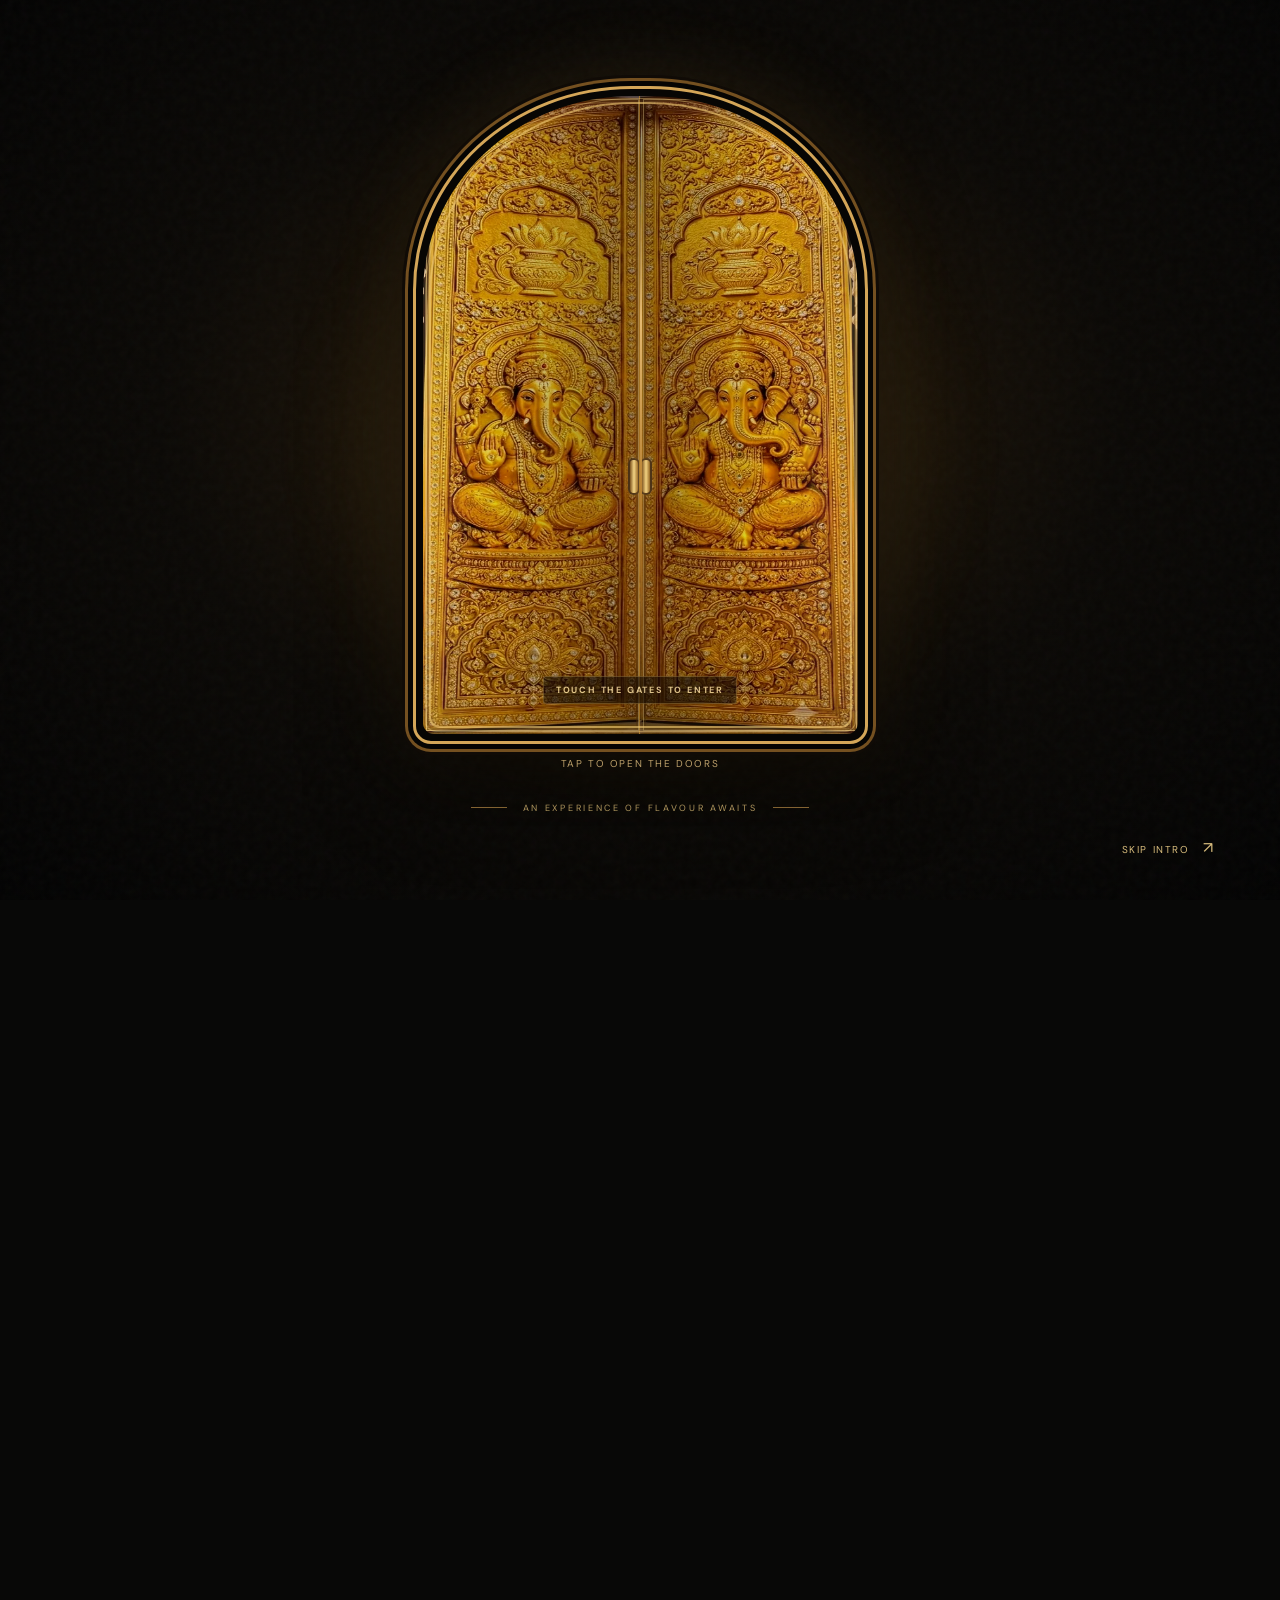
==== commit e5315668: "Rename index (26).html to index.html" ====
--- a/index.html
+++ b/index.html
@@ -81,9 +81,8 @@
 </div>
 <div class="hero-visual">
 <div class="hero-visual-arch" data-rasa-border="arch">
-<img alt="A vibrant spread of Indian dishes and spices" fetchpriority="high" src="https://images.unsplash.com/photo-1546833999-b9f581a1996d?auto=format&amp;fit=crop&amp;w=1400&amp;q=85"/>
+<img alt="RASA original black-and-gold arched logo artwork" fetchpriority="high" src="assets/rasa-main-hero-logo.webp"/>
 </div>
-<div class="hero-seal hero-seal--brand"><img alt="RASA Indian Kitchen &amp; Bar — original black-and-gold arched brand design" decoding="async" src="assets/rasa-hero-brand-panel.png"/></div>
 <div class="hero-image-credit">THE JOY OF GOOD FOOD</div>
 </div>
 <div class="hero-bottom"><span>01 / THE WELCOME</span><a href="#story">SCROLL TO DISCOVER <span aria-hidden="true">↓</span></a><span>ROOTED IN FLAVOUR</span></div>
